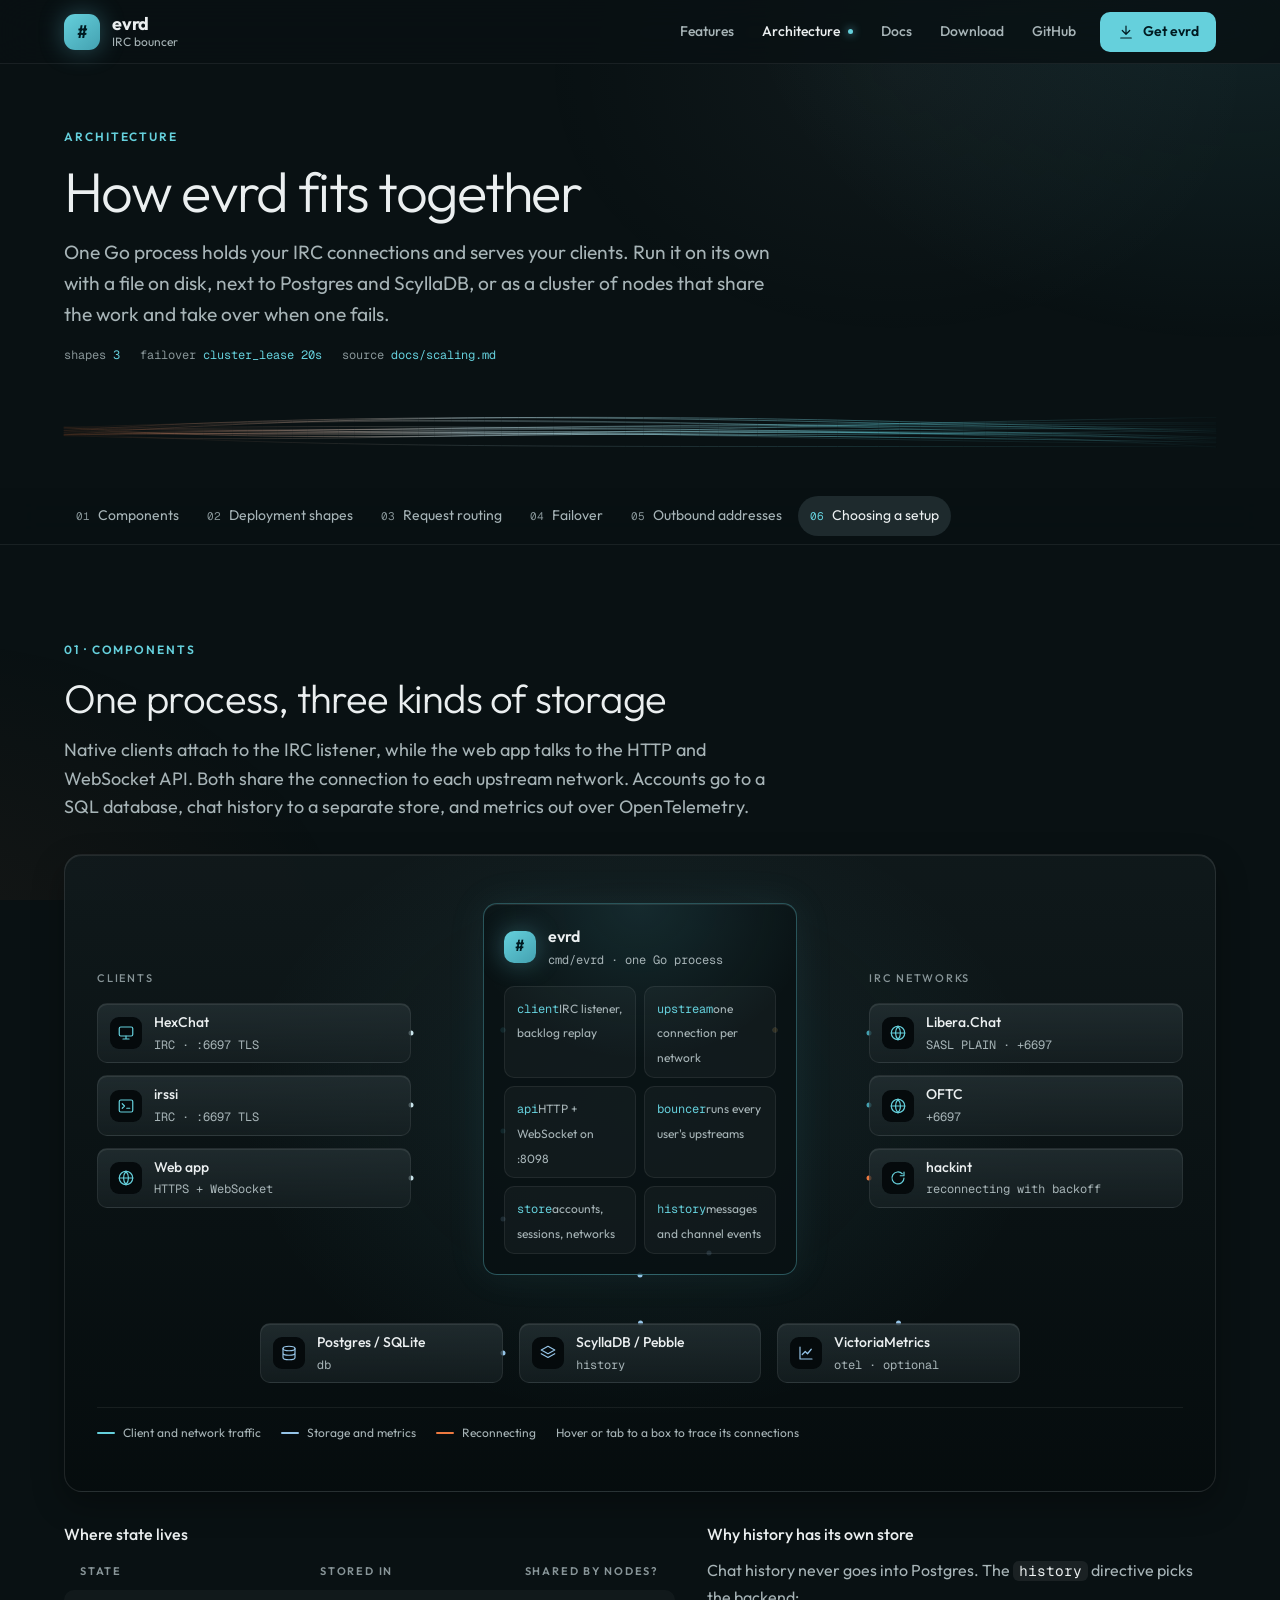
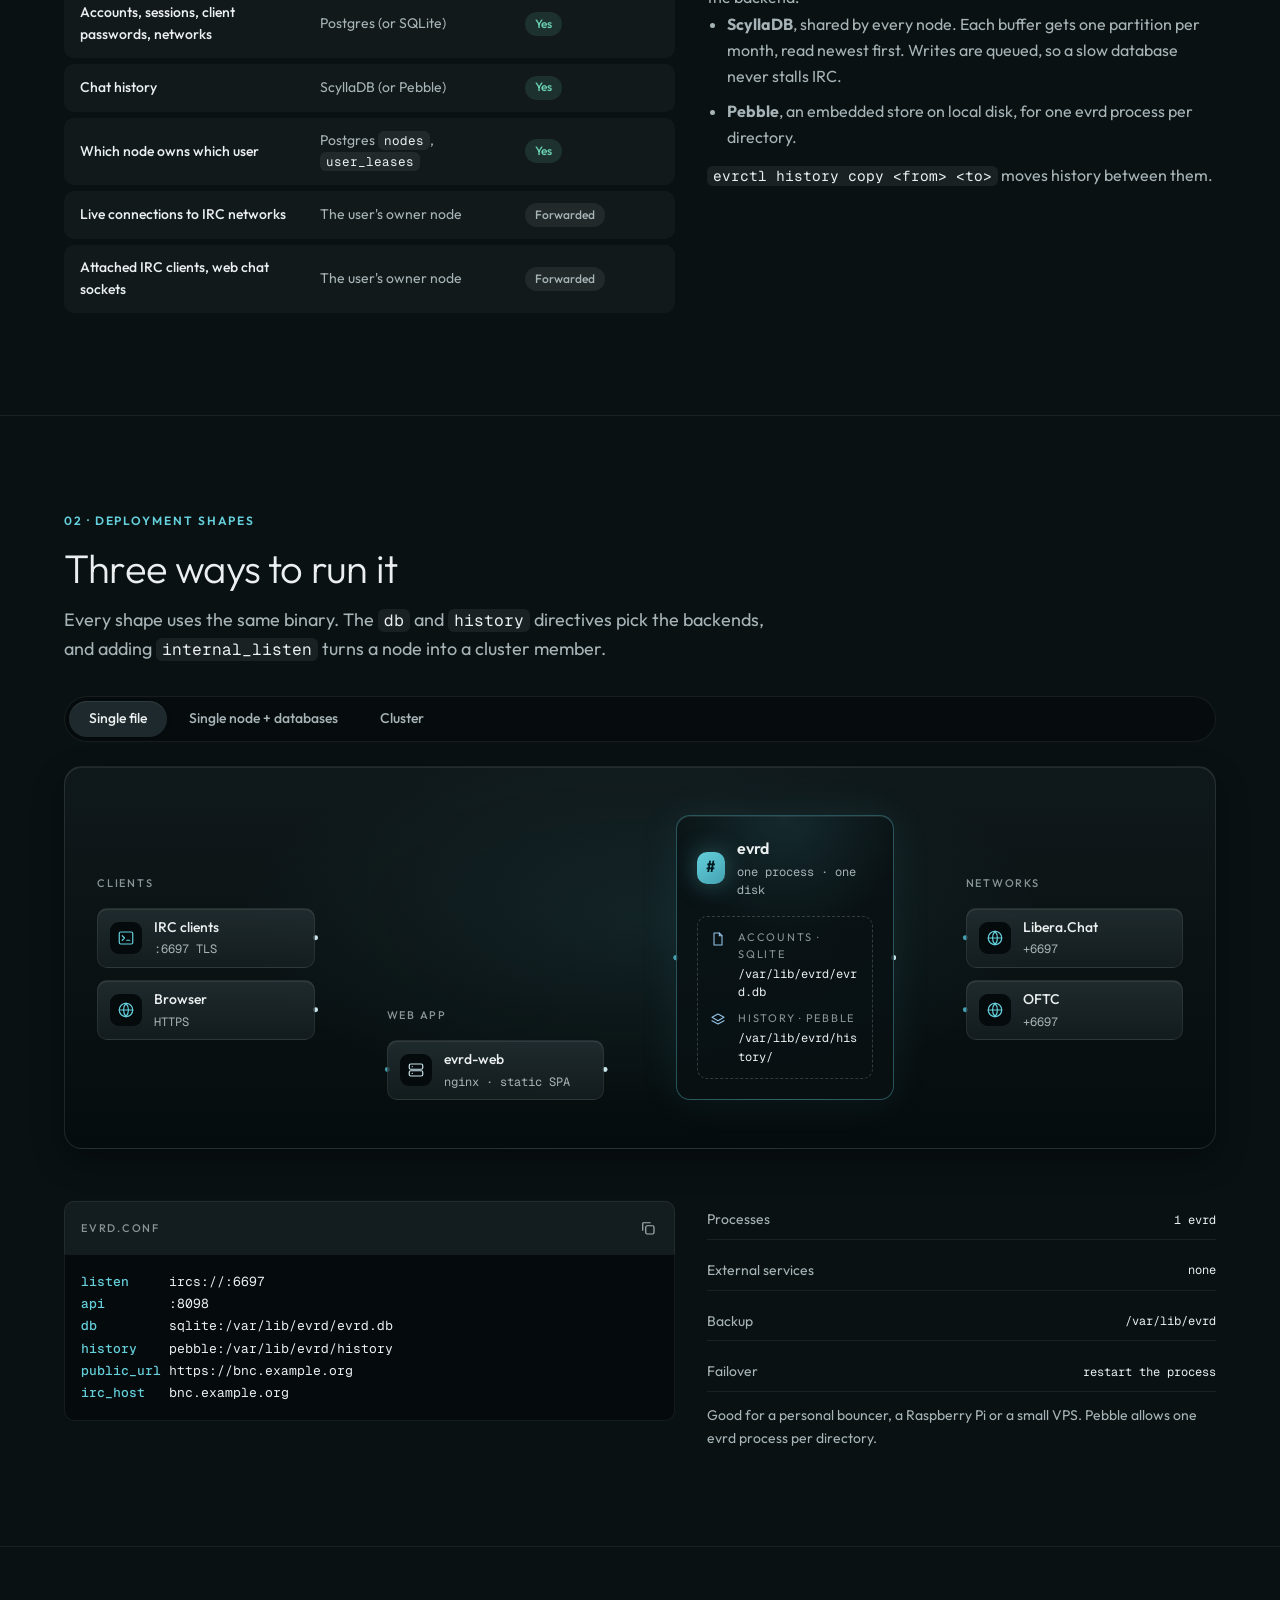
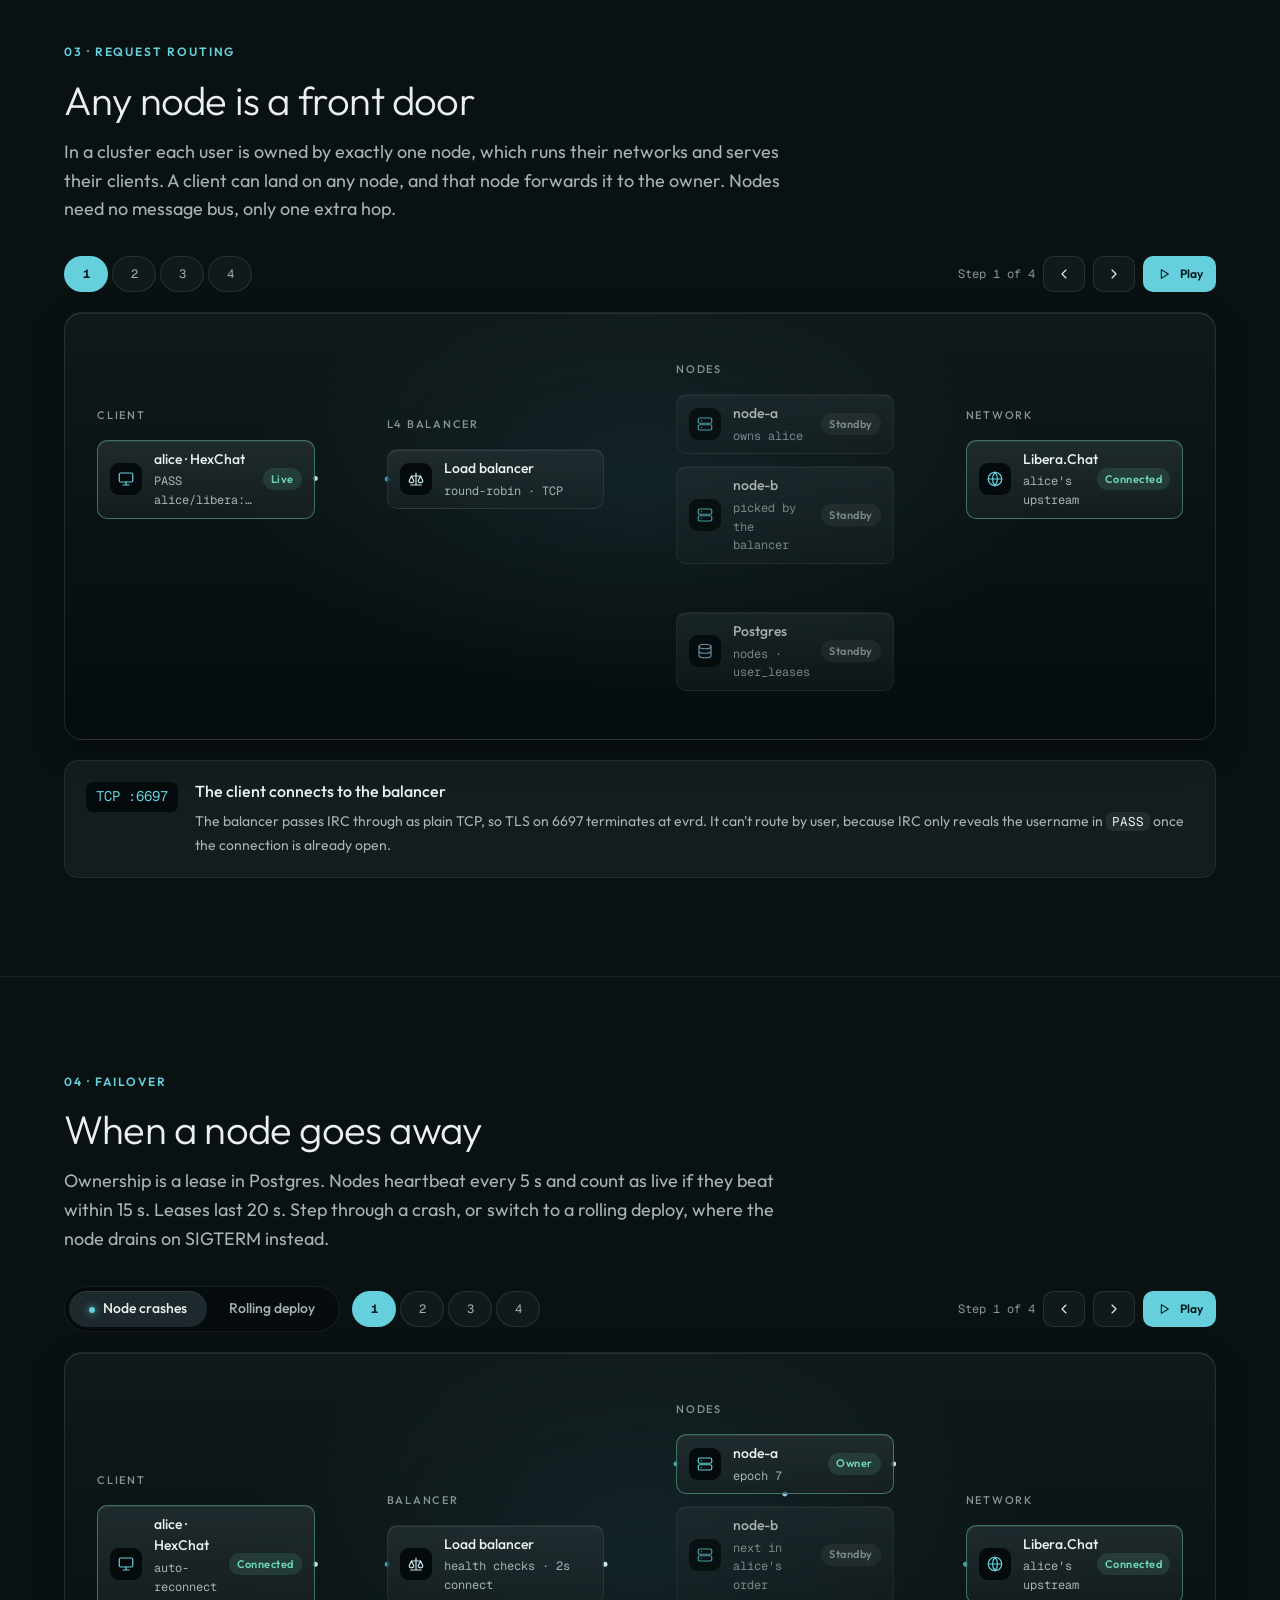
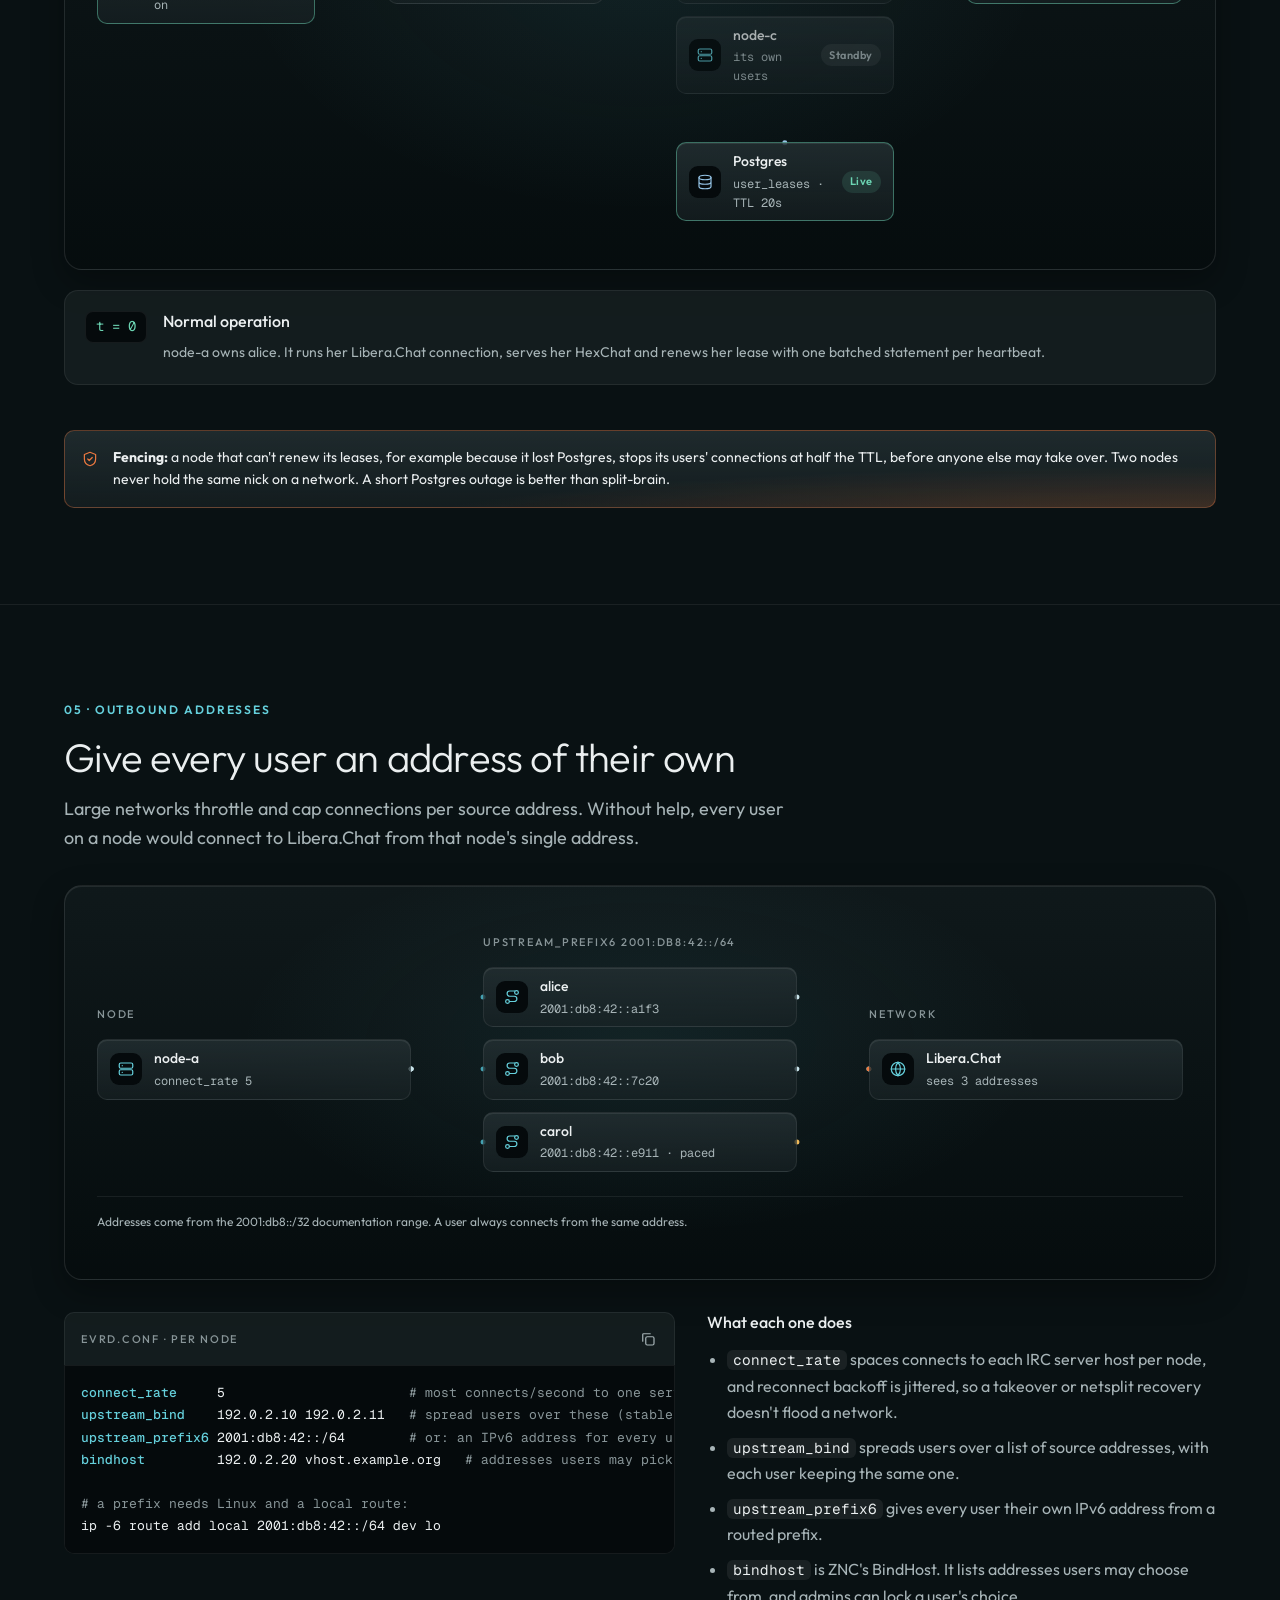
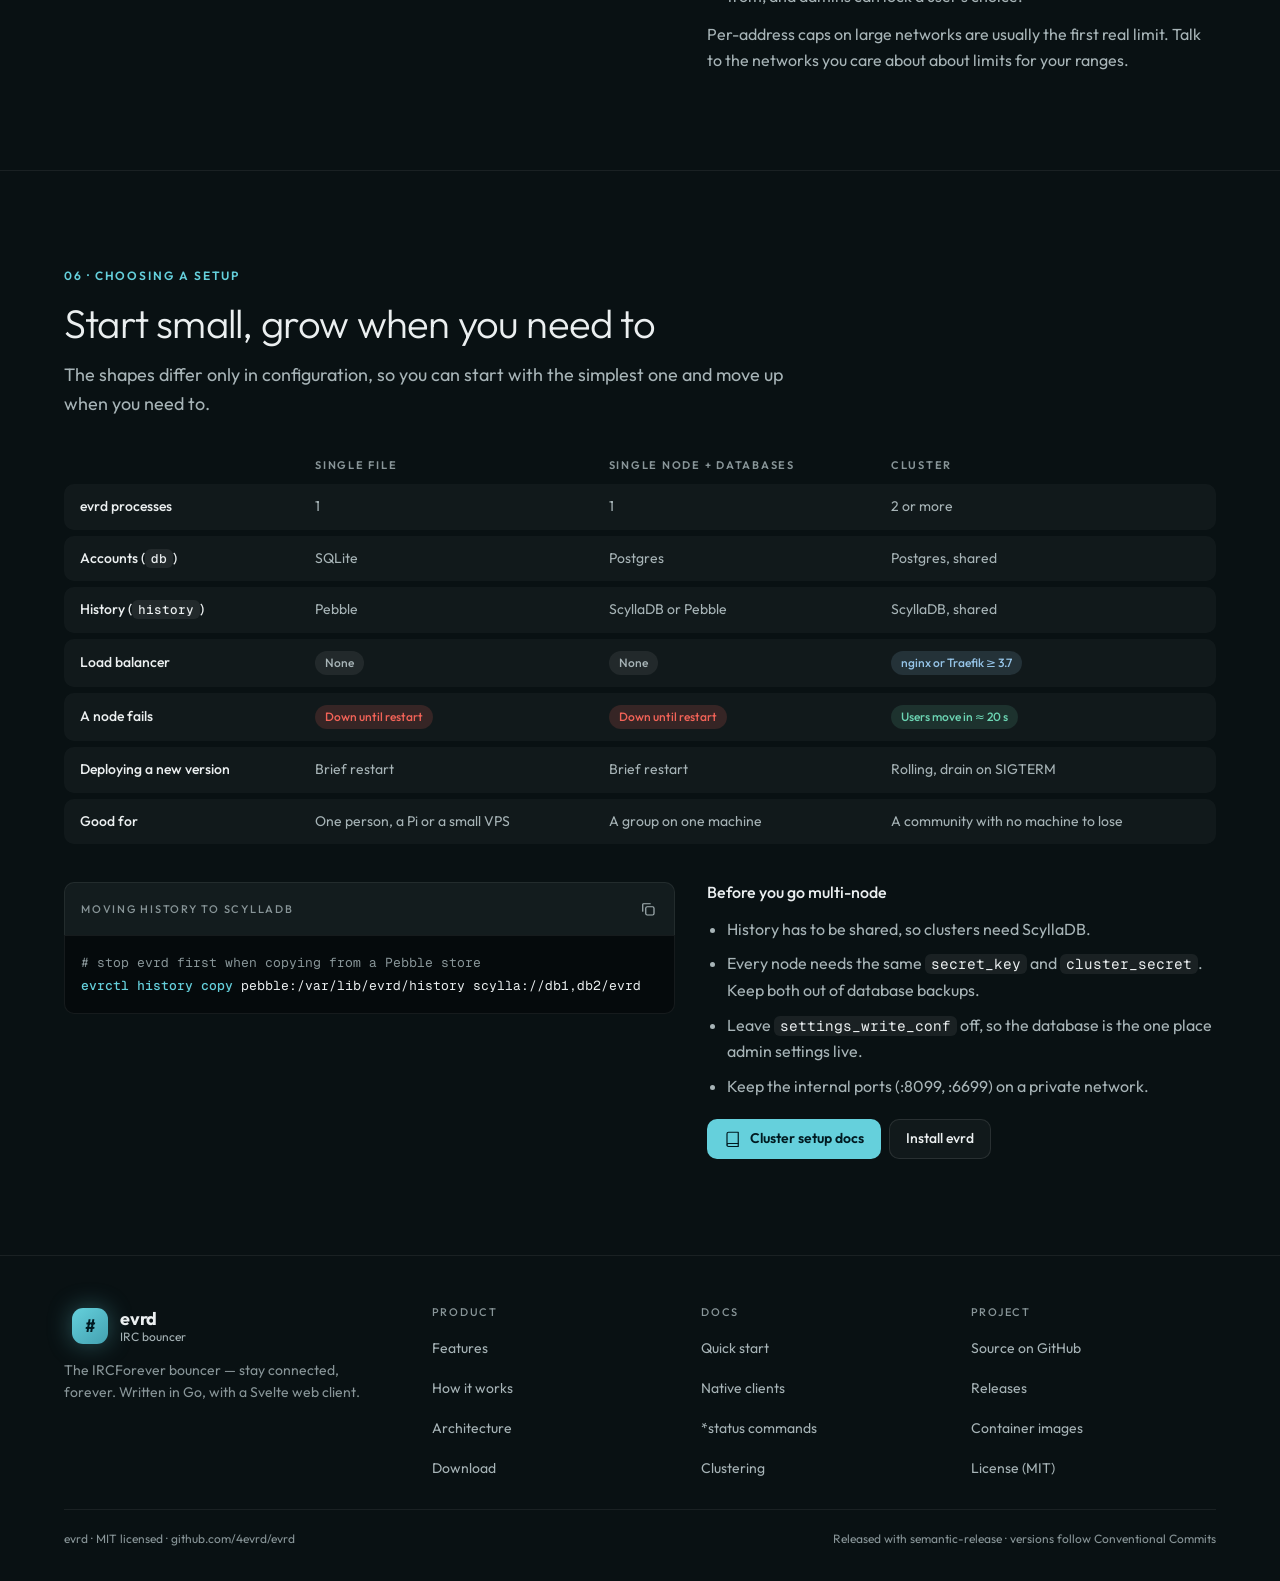
==== architecture.html @ d2afe4f7 "feat: the evrd website Co-Authored-By: Claude Opus 5.5 <noreply@anthropic.com>" ====
<!doctype html>
<html lang="en">
<head>
<meta charset="utf-8">
<meta name="viewport" content="width=device-width, initial-scale=1">
<title>Architecture · evrd</title>
<meta name="description" content="How evrd is built and the three ways to deploy it: a single file, a single node with Postgres and ScyllaDB, or a cluster behind a load balancer.">
<link rel="icon" href="assets/logo.svg" type="image/svg+xml">
<meta property="og:type" content="website">
<meta property="og:title" content="Architecture · evrd">
<meta property="og:description" content="How evrd is built and the three ways to deploy it: a single file, a single node with Postgres and ScyllaDB, or a cluster behind a load balancer.">
<meta property="og:image" content="assets/og-overview.png">
<meta name="twitter:card" content="summary_large_image">
<meta name="theme-color" content="#0f1a1e">
<link rel="preconnect" href="https://fonts.googleapis.com">
<link rel="preconnect" href="https://fonts.gstatic.com" crossorigin>
<link rel="stylesheet" href="https://fonts.googleapis.com/css2?family=Outfit:wght@300;400;500;600&family=Geist+Mono:wght@400;500;700&display=swap">
<link rel="stylesheet" href="assets/evrd.css">
<link rel="stylesheet" href="assets/site.css">
</head>
<body class="site" data-page="architecture">
<main id="main">

  <section class="page-hero" aria-labelledby="arch-h" style="padding-bottom:var(--s5)">
    <div class="wrap enter">
      <span class="eyebrow">Architecture</span>
      <h1 id="arch-h">How evrd fits together</h1>
      <p class="lead">One Go process holds your IRC connections and serves your clients. Run it on its own with a file on disk, next to Postgres and ScyllaDB, or as a cluster of nodes that share the work and take over when one fails.</p>
      <div class="tele-row"><span>shapes <b>3</b></span><span>failover <b>cluster_lease 20s</b></span><span>source <b>docs/scaling.md</b></span></div>
      <svg class="ribbon" aria-hidden="true"></svg>
    </div>
  </section>

  <nav class="arch-nav" aria-label="On this page">
    <div class="wrap">
      <a href="#components"><span class="n">01</span>Components</a>
      <a href="#deploy"><span class="n">02</span>Deployment shapes</a>
      <a href="#routing"><span class="n">03</span>Request routing</a>
      <a href="#failover"><span class="n">04</span>Failover</a>
      <a href="#outbound"><span class="n">05</span>Outbound addresses</a>
      <a href="#choose"><span class="n">06</span>Choosing a setup</a>
    </div>
  </nav>

  <!-- ============================================================ 01 components -->
  <section class="arch-section" id="components" aria-labelledby="comp-h">
    <div class="wrap">
      <div class="arch-intro">
        <span class="eyebrow">01 · Components</span>
        <h2 class="h2-site" id="comp-h">One process, three kinds of storage</h2>
        <p>Native clients attach to the IRC listener, while the web app talks to the HTTP and WebSocket API. Both share the connection to each upstream network. Accounts go to a SQL database, chat history to a separate store, and metrics out over OpenTelemetry.</p>
      </div>

      <div class="dg-stage">
        <div class="diagram" id="dg-components"
             data-links="hexchat>m-client, irssi>m-client, browser>m-api, m-upstream>libera, m-upstream>oftc, m-upstream>hackint:warn, m-store>pg:data, m-history>scy:data, evrd>vm:data">
          <div class="dg-row">
            <div class="dg-col">
              <span class="caps">Clients</span>
              <div class="dg-node" data-node="hexchat" tabindex="0"><span class="ic"><i data-icon="monitor"></i></span><span class="od-field"><span class="nm">HexChat</span><span class="sub">IRC · :6697 TLS</span></span></div>
              <div class="dg-node" data-node="irssi" tabindex="0"><span class="ic"><i data-icon="terminal"></i></span><span class="od-field"><span class="nm">irssi</span><span class="sub">IRC · :6697 TLS</span></span></div>
              <div class="dg-node" data-node="browser" tabindex="0"><span class="ic"><i data-icon="globe"></i></span><span class="od-field"><span class="nm">Web app</span><span class="sub">HTTPS + WebSocket</span></span></div>
            </div>

            <div class="dg-box" data-node="evrd" tabindex="0">
              <div class="dg-box-head"><span class="brand-mark" aria-hidden="true">#</span><span class="od-field"><span class="nm">evrd</span><span class="sub">cmd/evrd · one Go process</span></span></div>
              <div class="dg-mods">
                <div class="dg-mod" data-node="m-client"><span class="nm">client</span><span class="sub">IRC listener, backlog replay</span></div>
                <div class="dg-mod" data-node="m-upstream"><span class="nm">upstream</span><span class="sub">one connection per network</span></div>
                <div class="dg-mod" data-node="m-api"><span class="nm">api</span><span class="sub">HTTP + WebSocket on :8098</span></div>
                <div class="dg-mod" data-node="m-bouncer"><span class="nm">bouncer</span><span class="sub">runs every user's upstreams</span></div>
                <div class="dg-mod" data-node="m-store"><span class="nm">store</span><span class="sub">accounts, sessions, networks</span></div>
                <div class="dg-mod" data-node="m-history"><span class="nm">history</span><span class="sub">messages and channel events</span></div>
              </div>
            </div>

            <div class="dg-col">
              <span class="caps">IRC networks</span>
              <div class="dg-node" data-node="libera" tabindex="0"><span class="ic"><i data-icon="globe"></i></span><span class="od-field"><span class="nm">Libera.Chat</span><span class="sub">SASL PLAIN · +6697</span></span></div>
              <div class="dg-node" data-node="oftc" tabindex="0"><span class="ic"><i data-icon="globe"></i></span><span class="od-field"><span class="nm">OFTC</span><span class="sub">+6697</span></span></div>
              <div class="dg-node" data-node="hackint" tabindex="0"><span class="ic"><i data-icon="refresh"></i></span><span class="od-field"><span class="nm">hackint</span><span class="sub">reconnecting with backoff</span></span></div>
            </div>
          </div>

          <div class="dg-row">
            <div class="dg-under wide">
              <div class="dg-node" data-node="pg" tabindex="0"><span class="ic db"><i data-icon="disk"></i></span><span class="od-field"><span class="nm">Postgres / SQLite</span><span class="sub">db</span></span></div>
              <div class="dg-node" data-node="scy" tabindex="0"><span class="ic db"><i data-icon="layers"></i></span><span class="od-field"><span class="nm">ScyllaDB / Pebble</span><span class="sub">history</span></span></div>
              <div class="dg-node" data-node="vm" tabindex="0"><span class="ic db"><i data-icon="chart"></i></span><span class="od-field"><span class="nm">VictoriaMetrics</span><span class="sub">otel · optional</span></span></div>
            </div>
          </div>
        </div>
        <div class="dg-legend">
          <span><i style="--c:var(--cyan)"></i>Client and network traffic</span>
          <span><i style="--c:var(--nick)"></i>Storage and metrics</span>
          <span><i style="--c:var(--signal)"></i>Reconnecting</span>
          <span>Hover or tab to a box to trace its connections</span>
        </div>
      </div>

      <div class="arch-two">
        <div>
          <h3>Where state lives</h3>
          <div class="table-wrap">
            <table class="compare">
              <thead><tr><th scope="col">State</th><th scope="col">Stored in</th><th scope="col">Shared by nodes?</th></tr></thead>
              <tbody>
                <tr><td>Accounts, sessions, client passwords, networks</td><td>Postgres (or SQLite)</td><td><span class="chip ok">Yes</span></td></tr>
                <tr><td>Chat history</td><td>ScyllaDB (or Pebble)</td><td><span class="chip ok">Yes</span></td></tr>
                <tr><td>Which node owns which user</td><td>Postgres <span class="code">nodes</span>, <span class="code">user_leases</span></td><td><span class="chip ok">Yes</span></td></tr>
                <tr><td>Live connections to IRC networks</td><td>The user's owner node</td><td><span class="chip">Forwarded</span></td></tr>
                <tr><td>Attached IRC clients, web chat sockets</td><td>The user's owner node</td><td><span class="chip">Forwarded</span></td></tr>
              </tbody>
            </table>
          </div>
        </div>
        <div>
          <h3>Why history has its own store</h3>
          <p>Chat history never goes into Postgres. The <span class="code">history</span> directive picks the backend:</p>
          <ul>
            <li><strong>ScyllaDB</strong>, shared by every node. Each buffer gets one partition per month, read newest first. Writes are queued, so a slow database never stalls IRC.</li>
            <li><strong>Pebble</strong>, an embedded store on local disk, for one evrd process per directory.</li>
          </ul>
          <p style="margin-top:var(--s3)"><span class="code">evrctl history copy &lt;from&gt; &lt;to&gt;</span> moves history between them.</p>
        </div>
      </div>
    </div>
  </section>

  <!-- ============================================================ 02 deployment shapes -->
  <section class="arch-section" id="deploy" aria-labelledby="deploy-h">
    <div class="wrap">
      <div class="arch-intro">
        <span class="eyebrow">02 · Deployment shapes</span>
        <h2 class="h2-site" id="deploy-h">Three ways to run it</h2>
        <p>Every shape uses the same binary. The <span class="code">db</span> and <span class="code">history</span> directives pick the backends, and adding <span class="code">internal_listen</span> turns a node into a cluster member.</p>
      </div>

      <div class="tabs shape-tabs" role="tablist" aria-label="Deployment shape" data-hash>
        <button class="tab" role="tab" id="tab-single" aria-controls="shape-single" aria-selected="true" type="button">Single file</button>
        <button class="tab" role="tab" id="tab-node" aria-controls="shape-node" aria-selected="false" type="button">Single node + databases</button>
        <button class="tab" role="tab" id="tab-cluster" aria-controls="shape-cluster" aria-selected="false" type="button">Cluster</button>
      </div>

      <!-- A · single file -->
      <div class="shape-panel" role="tabpanel" id="shape-single" aria-labelledby="tab-single">
        <div class="dg-stage">
          <div class="diagram" data-links="a-irc>a-evrd, a-web>a-nginx, a-nginx>a-evrd, a-evrd>a-libera, a-evrd>a-oftc">
            <div class="dg-row">
              <div class="dg-col">
                <span class="caps">Clients</span>
                <div class="dg-node" data-node="a-irc" tabindex="0"><span class="ic"><i data-icon="terminal"></i></span><span class="od-field"><span class="nm">IRC clients</span><span class="sub">:6697 TLS</span></span></div>
                <div class="dg-node" data-node="a-web" tabindex="0"><span class="ic"><i data-icon="globe"></i></span><span class="od-field"><span class="nm">Browser</span><span class="sub">HTTPS</span></span></div>
              </div>
              <div class="dg-col" style="align-self:end">
                <span class="caps">Web app</span>
                <div class="dg-node" data-node="a-nginx" tabindex="0"><span class="ic lb"><i data-icon="server"></i></span><span class="od-field"><span class="nm">evrd-web</span><span class="sub">nginx · static SPA</span></span></div>
              </div>
              <div class="dg-box" data-node="a-evrd" tabindex="0">
                <div class="dg-box-head"><span class="brand-mark" aria-hidden="true">#</span><span class="od-field"><span class="nm">evrd</span><span class="sub">one process · one disk</span></span></div>
                <div class="dg-files">
                  <span class="row-f"><i data-icon="file" class="i-sm"></i><span class="od-field"><span class="lb">Accounts · SQLite</span><span class="path">/var/lib/evrd/evrd.db</span></span></span>
                  <span class="row-f"><i data-icon="layers" class="i-sm"></i><span class="od-field"><span class="lb">History · Pebble</span><span class="path">/var/lib/evrd/history/</span></span></span>
                </div>
              </div>
              <div class="dg-col">
                <span class="caps">Networks</span>
                <div class="dg-node" data-node="a-libera" tabindex="0"><span class="ic"><i data-icon="globe"></i></span><span class="od-field"><span class="nm">Libera.Chat</span><span class="sub">+6697</span></span></div>
                <div class="dg-node" data-node="a-oftc" tabindex="0"><span class="ic"><i data-icon="globe"></i></span><span class="od-field"><span class="nm">OFTC</span><span class="sub">+6697</span></span></div>
              </div>
            </div>
          </div>
        </div>
        <div class="arch-two">
          <div class="codeblock">
            <div class="cb-head"><span class="caps">evrd.conf</span><button class="copy-btn" type="button" data-copy-from="#cfg-single" aria-label="Copy config" data-label="Copy config"><i data-icon="copy"></i></button></div>
<pre class="snippet" id="cfg-single"><b>listen</b>     ircs://:6697
<b>api</b>        :8098
<b>db</b>         sqlite:/var/lib/evrd/evrd.db
<b>history</b>    pebble:/var/lib/evrd/history
<b>public_url</b> https://bnc.example.org
<b>irc_host</b>   bnc.example.org</pre>
          </div>
          <div class="shape-meta">
            <div class="od-row"><span>Processes</span><span>1 evrd</span></div>
            <div class="od-row"><span>External services</span><span>none</span></div>
            <div class="od-row"><span>Backup</span><span>/var/lib/evrd</span></div>
            <div class="od-row"><span>Failover</span><span>restart the process</span></div>
            <p class="muted" style="font-size:var(--fs-sm)">Good for a personal bouncer, a Raspberry Pi or a small VPS. Pebble allows one evrd process per directory.</p>
          </div>
        </div>
      </div>

      <!-- B · single node + databases -->
      <div class="shape-panel" role="tabpanel" id="shape-node" aria-labelledby="tab-node" hidden>
        <div class="dg-stage">
          <div class="diagram" data-links="b-irc>b-evrd, b-web>b-nginx, b-nginx>b-evrd, b-evrd>b-libera, b-evrd>b-oftc, b-evrd>b-pg:data, b-evrd>b-scy:data, b-evrd>b-vm:data">
            <div class="dg-row">
              <div class="dg-col">
                <span class="caps">Clients</span>
                <div class="dg-node" data-node="b-irc" tabindex="0"><span class="ic"><i data-icon="terminal"></i></span><span class="od-field"><span class="nm">IRC clients</span><span class="sub">:6697 TLS</span></span></div>
                <div class="dg-node" data-node="b-web" tabindex="0"><span class="ic"><i data-icon="globe"></i></span><span class="od-field"><span class="nm">Browser</span><span class="sub">HTTPS</span></span></div>
              </div>
              <div class="dg-col" style="align-self:end">
                <span class="caps">Web app</span>
                <div class="dg-node" data-node="b-nginx" tabindex="0"><span class="ic lb"><i data-icon="server"></i></span><span class="od-field"><span class="nm">evrd-web</span><span class="sub">proxies /api /auth</span></span></div>
              </div>
              <div class="dg-col">
                <span class="caps">Node</span>
                <div class="dg-node" data-node="b-evrd" tabindex="0"><span class="ic"><i data-icon="server"></i></span><span class="od-field"><span class="nm">evrd</span><span class="sub">:6697 · :8098</span></span></div>
              </div>
              <div class="dg-col">
                <span class="caps">Networks</span>
                <div class="dg-node" data-node="b-libera" tabindex="0"><span class="ic"><i data-icon="globe"></i></span><span class="od-field"><span class="nm">Libera.Chat</span><span class="sub">+6697</span></span></div>
                <div class="dg-node" data-node="b-oftc" tabindex="0"><span class="ic"><i data-icon="globe"></i></span><span class="od-field"><span class="nm">OFTC</span><span class="sub">+6697</span></span></div>
              </div>
            </div>
            <div class="dg-row">
              <div class="dg-spacer" aria-hidden="true"></div>
              <div class="dg-under" style="grid-column:span 3">
                <div class="dg-node" data-node="b-pg" tabindex="0"><span class="ic db"><i data-icon="disk"></i></span><span class="od-field"><span class="nm">Postgres</span><span class="sub">accounts, settings</span></span></div>
                <div class="dg-node" data-node="b-scy" tabindex="0"><span class="ic db"><i data-icon="layers"></i></span><span class="od-field"><span class="nm">ScyllaDB or Pebble</span><span class="sub">chat history</span></span></div>
                <div class="dg-node" data-node="b-vm" tabindex="0"><span class="ic db"><i data-icon="chart"></i></span><span class="od-field"><span class="nm">VictoriaMetrics</span><span class="sub">optional · dashboards</span></span></div>
              </div>
            </div>
          </div>
        </div>
        <div class="arch-two">
          <div class="codeblock">
            <div class="cb-head"><span class="caps">evrd.conf</span><button class="copy-btn" type="button" data-copy-from="#cfg-node" aria-label="Copy config" data-label="Copy config"><i data-icon="copy"></i></button></div>
<pre class="snippet" id="cfg-node"><b>listen</b>        ircs://:6697
<b>api</b>           :8098
<b>db</b>            postgres://evrd:…@postgres:5432/evrd
<b>history</b>       scylla://scylla:9042/evrd
<b>secret_key_file</b> /etc/evrd/secret.key
<b>otel_endpoint</b> http://victoriametrics:8428/opentelemetry/v1/metrics
<b>metrics_url</b>   http://victoriametrics:8428</pre>
          </div>
          <div class="shape-meta">
            <div class="od-row"><span>Processes</span><span>evrd, evrd-web</span></div>
            <div class="od-row"><span>External services</span><span>Postgres, ScyllaDB*</span></div>
            <div class="od-row"><span>Metrics</span><span>VictoriaMetrics, optional</span></div>
            <div class="od-row"><span>Failover</span><span>restart the process</span></div>
            <p class="muted" style="font-size:var(--fs-sm)">Good for hosting a group of people on one machine, with the databases you would later share across a cluster. *Pebble works here too, as long as only one node uses it.</p>
          </div>
        </div>
      </div>

      <!-- C · cluster -->
      <div class="shape-panel" role="tabpanel" id="shape-cluster" aria-labelledby="tab-cluster" hidden>
        <div class="dg-stage">
          <div class="diagram" data-links="c-irc>c-lb, c-web>c-nginx, c-nginx>c-lb, c-lb>c-na, c-lb>c-nb, c-lb>c-nc, c-na>c-libera, c-nb>c-oftc, c-nc>c-libera, c-na>c-nb:int, c-nb>c-nc:int, c-nc>c-pg:data, c-nc>c-scy:data">
            <div class="dg-row">
              <div class="dg-col">
                <span class="caps">Clients</span>
                <div class="dg-node" data-node="c-irc" tabindex="0"><span class="ic"><i data-icon="terminal"></i></span><span class="od-field"><span class="nm">IRC clients</span><span class="sub">:6697 TLS</span></span></div>
                <div class="dg-node" data-node="c-web" tabindex="0"><span class="ic"><i data-icon="globe"></i></span><span class="od-field"><span class="nm">Browser</span><span class="sub">HTTPS</span></span></div>
              </div>
              <div class="dg-col">
                <span class="caps">Front</span>
                <div class="dg-node" data-node="c-lb" tabindex="0"><span class="ic lb"><i data-icon="balance"></i></span><span class="od-field"><span class="nm">Load balancer</span><span class="sub">TCP :6697 · HTTP :8098</span></span></div>
                <div class="dg-node" data-node="c-nginx" tabindex="0"><span class="ic lb"><i data-icon="server"></i></span><span class="od-field"><span class="nm">evrd-web</span><span class="sub">static SPA</span></span></div>
              </div>
              <div class="dg-col">
                <span class="caps">Nodes</span>
                <div class="dg-node" data-node="c-na" tabindex="0"><span class="ic"><i data-icon="server"></i></span><span class="od-field"><span class="nm">node-a</span><span class="sub">owns ⅓ of users</span></span></div>
                <div class="dg-node" data-node="c-nb" tabindex="0"><span class="ic"><i data-icon="server"></i></span><span class="od-field"><span class="nm">node-b</span><span class="sub">owns ⅓ of users</span></span></div>
                <div class="dg-node" data-node="c-nc" tabindex="0"><span class="ic"><i data-icon="server"></i></span><span class="od-field"><span class="nm">node-c</span><span class="sub">owns ⅓ of users</span></span></div>
              </div>
              <div class="dg-col">
                <span class="caps">Networks</span>
                <div class="dg-node" data-node="c-libera" tabindex="0"><span class="ic"><i data-icon="globe"></i></span><span class="od-field"><span class="nm">Libera.Chat</span><span class="sub">+6697</span></span></div>
                <div class="dg-node" data-node="c-oftc" tabindex="0"><span class="ic"><i data-icon="globe"></i></span><span class="od-field"><span class="nm">OFTC</span><span class="sub">+6697</span></span></div>
              </div>
            </div>
            <div class="dg-row">
              <div class="dg-spacer" aria-hidden="true"></div>
              <div class="dg-spacer" aria-hidden="true"></div>
              <div class="dg-under" style="--under-cols:2;grid-column:span 2">
                <div class="dg-node" data-node="c-pg" tabindex="0"><span class="ic db"><i data-icon="disk"></i></span><span class="od-field"><span class="nm">Postgres</span><span class="sub">accounts · leases</span></span></div>
                <div class="dg-node" data-node="c-scy" tabindex="0"><span class="ic db"><i data-icon="layers"></i></span><span class="od-field"><span class="nm">ScyllaDB</span><span class="sub">shared history</span></span></div>
              </div>
            </div>
          </div>
          <div class="dg-legend">
            <span><i style="--c:var(--cyan)"></i>Client and network traffic</span>
            <span><i class="dash" style="--c:var(--ice)"></i>Internal :8099 HTTP / :6699 IRC between nodes</span>
            <span><i style="--c:var(--nick)"></i>Every node reads and writes the shared databases</span>
          </div>
        </div>
        <div class="arch-two">
          <div class="codeblock">
            <div class="cb-head"><span class="caps">every node</span><button class="copy-btn" type="button" data-copy-from="#cfg-cluster" aria-label="Copy config" data-label="Copy config"><i data-icon="copy"></i></button></div>
<pre class="snippet" id="cfg-cluster"><b>db</b>                   postgres://…/evrd
<b>history</b>              scylla://db1,db2/evrd   <span class="c"># must be shared</span>
<b>internal_listen</b>      :8099
<b>internal_irc_listen</b>  :6699
<b>cluster_lease</b>        20s

<span class="c"># per node, in the environment:</span>
<em>EVRD_NODE_ID</em>=node-a
<em>EVRD_INTERNAL_URL</em>=http://evrd-a.internal:8099
<em>EVRD_INTERNAL_IRC_ADDR</em>=evrd-a.internal:6699
<em>EVRD_CLUSTER_SECRET</em>=&lt;same long secret everywhere&gt;</pre>
          </div>
          <div class="shape-meta">
            <div class="od-row"><span>Nodes</span><span>any number, same config</span></div>
            <div class="od-row"><span>Load balancer</span><span>nginx lb.conf · Traefik ≥ 3.7</span></div>
            <div class="od-row"><span>Shared</span><span>Postgres, ScyllaDB, secret_key</span></div>
            <div class="od-row"><span>Failover</span><span>≈ 20 s (cluster_lease)</span></div>
            <p class="muted" style="font-size:var(--fs-sm)">Good for hosting a community with no single machine to lose. <span class="code">make up-prod</span> runs exactly this shape with two nodes behind nginx. The load balancer needs TCP passthrough for IRC, WebSocket upgrades for HTTP, a short connect timeout and health checks.</p>
          </div>
        </div>
      </div>
    </div>
  </section>

  <!-- ============================================================ 03 routing -->
  <section class="arch-section" id="routing" aria-labelledby="route-h">
    <div class="wrap">
      <div class="arch-intro">
        <span class="eyebrow">03 · Request routing</span>
        <h2 class="h2-site" id="route-h">Any node is a front door</h2>
        <p>In a cluster each user is owned by exactly one node, which runs their networks and serves their clients. A client can land on any node, and that node forwards it to the owner. Nodes need no message bus, only one extra hop.</p>
      </div>

      <div class="stepper" data-stepper data-steps="4">
        <div class="step-bar">
          <div class="step-dots" role="group" aria-label="Routing steps">
            <button class="step-dot" type="button" aria-label="Step 1">1</button>
            <button class="step-dot" type="button" aria-label="Step 2">2</button>
            <button class="step-dot" type="button" aria-label="Step 3">3</button>
            <button class="step-dot" type="button" aria-label="Step 4">4</button>
          </div>
          <div class="od-row">
            <span class="step-count" aria-live="polite"></span>
            <button class="btn btn-sm" type="button" data-prev aria-label="Previous step"><i data-icon="chevronLeft" class="i-sm"></i></button>
            <button class="btn btn-sm" type="button" data-next aria-label="Next step"><i data-icon="chevron" class="i-sm"></i></button>
            <button class="btn btn-sm btn-primary" type="button" data-play aria-pressed="false"><i data-icon="play" class="i-sm"></i>Play</button>
          </div>
        </div>

        <div class="dg-stage">
          <div class="diagram"
               data-links-0="r-client>r-lb"
               data-links-1="r-client>r-lb, r-lb>r-nb"
               data-links-2="r-client>r-lb, r-lb>r-nb, r-nb>r-pg:data"
               data-links-3="r-client>r-lb, r-lb>r-nb, r-nb>r-na:int, r-na>r-libera">
            <div class="dg-row">
              <div class="dg-col">
                <span class="caps">Client</span>
                <div class="dg-node" data-node="r-client" tabindex="0" data-states="live,live,live,connected"><span class="ic"><i data-icon="monitor"></i></span><span class="od-field"><span class="nm">alice · HexChat</span><span class="sub">PASS alice/libera:…</span></span><span class="st-chip" hidden></span></div>
              </div>
              <div class="dg-col">
                <span class="caps">L4 balancer</span>
                <div class="dg-node" data-node="r-lb" tabindex="0"><span class="ic lb"><i data-icon="balance"></i></span><span class="od-field"><span class="nm">Load balancer</span><span class="sub">round-robin · TCP</span></span></div>
              </div>
              <div class="dg-col">
                <span class="caps">Nodes</span>
                <div class="dg-node" data-node="r-na" tabindex="0" data-states="idle,idle,idle,owner"><span class="ic"><i data-icon="server"></i></span><span class="od-field"><span class="nm">node-a</span><span class="sub">owns alice</span></span><span class="st-chip" hidden></span></div>
                <div class="dg-node" data-node="r-nb" tabindex="0" data-states="idle,front,lookup,front"><span class="ic"><i data-icon="server"></i></span><span class="od-field"><span class="nm">node-b</span><span class="sub">picked by the balancer</span></span><span class="st-chip" hidden></span></div>
              </div>
              <div class="dg-col">
                <span class="caps">Network</span>
                <div class="dg-node" data-node="r-libera" tabindex="0" data-states="connected"><span class="ic"><i data-icon="globe"></i></span><span class="od-field"><span class="nm">Libera.Chat</span><span class="sub">alice's upstream</span></span><span class="st-chip" hidden></span></div>
              </div>
            </div>
            <div class="dg-row">
              <div class="dg-spacer" aria-hidden="true"></div>
              <div class="dg-spacer" aria-hidden="true"></div>
              <div class="dg-col">
                <div class="dg-node" data-node="r-pg" tabindex="0" data-states="idle,idle,lookup,idle"><span class="ic db"><i data-icon="disk"></i></span><span class="od-field"><span class="nm">Postgres</span><span class="sub">nodes · user_leases</span></span><span class="st-chip" hidden></span></div>
              </div>
              <div class="dg-spacer" aria-hidden="true"></div>
            </div>
          </div>
        </div>

        <div class="step-caps" aria-live="polite">
          <div class="step-cap" data-cap="0"><span class="t">TCP :6697</span><div><h3>The client connects to the balancer</h3><p>The balancer passes IRC through as plain TCP, so TLS on 6697 terminates at evrd. It can't route by user, because IRC only reveals the username in <span class="code">PASS</span> once the connection is already open.</p></div></div>
          <div class="step-cap" data-cap="1" hidden><span class="t">any node</span><div><h3>Any node answers</h3><p>node-b accepts the connection, answers <span class="code">CAP</span> and reads the registration: <span class="code">PASS</span>, <span class="code">NICK</span> and <span class="code">USER</span>.</p></div></div>
          <div class="step-cap" data-cap="2" hidden><span class="t">rendezvous</span><div><h3>Find the owner</h3><p>Every node computes the same owner by rendezvous-hashing the user ID over the live nodes, and Postgres holds the lease that confirms it. When a node joins or leaves, only about 1/N of users move.</p></div></div>
          <div class="step-cap ok" data-cap="3" hidden><span class="t">EVRD-PROXY</span><div><h3>Splice to the owner</h3><p>node-b connects to node-a's internal IRC port, sends <span class="code">EVRD-PROXY &lt;secret&gt; &lt;client ip&gt; &lt;caps&gt;</span>, replays the registration and any bytes already received, then splices the two sockets. node-a authenticates alice as usual. For the web app, pages that only need the database are served locally. The chat WebSocket, connect and disconnect, and <span class="code">*status</span> are reverse-proxied to the owner's internal HTTP port.</p></div></div>
        </div>
      </div>
    </div>
  </section>

  <!-- ============================================================ 04 failover -->
  <section class="arch-section" id="failover" aria-labelledby="fail-h">
    <div class="wrap">
      <div class="arch-intro">
        <span class="eyebrow">04 · Failover</span>
        <h2 class="h2-site" id="fail-h">When a node goes away</h2>
        <p>Ownership is a lease in Postgres. Nodes heartbeat every 5 s and count as live if they beat within 15 s. Leases last 20 s. Step through a crash, or switch to a rolling deploy, where the node drains on SIGTERM instead.</p>
      </div>

      <div class="stepper" data-stepper data-steps="4" data-mode="crash">
        <div class="step-bar">
          <div class="od-row" style="--od-gap:12px;flex-wrap:wrap">
            <div class="tabs mode-switch" role="group" aria-label="Failure type">
              <button class="tab" type="button" data-mode-btn="crash" aria-pressed="true">Node crashes</button>
              <button class="tab" type="button" data-mode-btn="drain" aria-pressed="false">Rolling deploy</button>
            </div>
            <div class="step-dots" role="group" aria-label="Failover steps">
              <button class="step-dot" type="button" aria-label="Step 1">1</button>
              <button class="step-dot" type="button" aria-label="Step 2">2</button>
              <button class="step-dot" type="button" aria-label="Step 3">3</button>
              <button class="step-dot" type="button" aria-label="Step 4">4</button>
            </div>
          </div>
          <div class="od-row">
            <span class="step-count" aria-live="polite"></span>
            <button class="btn btn-sm" type="button" data-prev aria-label="Previous step"><i data-icon="chevronLeft" class="i-sm"></i></button>
            <button class="btn btn-sm" type="button" data-next aria-label="Next step"><i data-icon="chevron" class="i-sm"></i></button>
            <button class="btn btn-sm btn-primary" type="button" data-play aria-pressed="false"><i data-icon="play" class="i-sm"></i>Play</button>
          </div>
        </div>

        <div class="dg-stage">
          <div class="diagram"
               data-links-0="f-client>f-lb, f-lb>f-na, f-na>f-libera, f-na>f-pg:data"
               data-links-crash-1="f-client>f-lb:bad, f-lb>f-na:bad, f-na>f-libera:bad"
               data-links-drain-1="f-client>f-lb:warn, f-lb>f-na:warn, f-na>f-libera:warn, f-na>f-pg:data"
               data-links-2="f-nb>f-pg:data, f-nb>f-libera:warn"
               data-links-3="f-client>f-lb, f-lb>f-nb, f-nb>f-libera, f-nb>f-pg:data">
            <div class="dg-row">
              <div class="dg-col">
                <span class="caps">Client</span>
                <div class="dg-node" data-node="f-client" tabindex="0" data-states="connected,reconnect,reconnect,connected"><span class="ic"><i data-icon="monitor"></i></span><span class="od-field"><span class="nm">alice · HexChat</span><span class="sub">auto-reconnect on</span></span><span class="st-chip" hidden></span></div>
              </div>
              <div class="dg-col">
                <span class="caps">Balancer</span>
                <div class="dg-node" data-node="f-lb" tabindex="0"><span class="ic lb"><i data-icon="balance"></i></span><span class="od-field"><span class="nm">Load balancer</span><span class="sub">health checks · 2s connect</span></span></div>
              </div>
              <div class="dg-col">
                <span class="caps">Nodes</span>
                <div class="dg-node" data-node="f-na" tabindex="0" data-states="owner,down,down,down" data-states-drain="owner,drain,idle,idle"><span class="ic"><i data-icon="server"></i></span><span class="od-field"><span class="nm">node-a</span><span class="sub">epoch 7</span></span><span class="st-chip" hidden></span></div>
                <div class="dg-node" data-node="f-nb" tabindex="0" data-states="idle,idle,taking,owner"><span class="ic"><i data-icon="server"></i></span><span class="od-field"><span class="nm">node-b</span><span class="sub">next in alice's order</span></span><span class="st-chip" hidden></span></div>
                <div class="dg-node" data-node="f-nc" tabindex="0" data-states="idle"><span class="ic"><i data-icon="server"></i></span><span class="od-field"><span class="nm">node-c</span><span class="sub">its own users</span></span><span class="st-chip" hidden></span></div>
              </div>
              <div class="dg-col">
                <span class="caps">Network</span>
                <div class="dg-node" data-node="f-libera" tabindex="0" data-states="connected,retry,reconnect,connected"><span class="ic"><i data-icon="globe"></i></span><span class="od-field"><span class="nm">Libera.Chat</span><span class="sub">alice's upstream</span></span><span class="st-chip" hidden></span></div>
              </div>
            </div>
            <div class="dg-row">
              <div class="dg-spacer" aria-hidden="true"></div>
              <div class="dg-spacer" aria-hidden="true"></div>
              <div class="dg-col">
                <div class="dg-node" data-node="f-pg" tabindex="0" data-states="live,live,lookup,live"><span class="ic db"><i data-icon="disk"></i></span><span class="od-field"><span class="nm">Postgres</span><span class="sub">user_leases · TTL 20s</span></span><span class="st-chip" hidden></span></div>
              </div>
              <div class="dg-spacer" aria-hidden="true"></div>
            </div>
          </div>
        </div>

        <div class="step-caps" aria-live="polite">
          <div class="step-cap ok" data-cap="0"><span class="t">t = 0</span><div><h3>Normal operation</h3><p>node-a owns alice. It runs her Libera.Chat connection, serves her HexChat and renews her lease with one batched statement per heartbeat.</p></div></div>

          <div class="step-cap bad" data-cap="1" data-mode="crash" hidden><span class="t">t = 0 s</span><div><h3>node-a dies</h3><p>Alice's upstream connection and her client connection drop with it. The balancer's short connect timeout and passive health checks take node-a out of rotation, so new connections don't wait a minute on a dead node.</p></div></div>
          <div class="step-cap warn" data-cap="1" data-mode="drain" hidden><span class="t">SIGTERM</span><div><h3>node-a drains</h3><p>On SIGTERM a node stops its users' connections and releases their leases straight away, instead of letting them run out.</p></div></div>

          <div class="step-cap warn" data-cap="2" data-mode="crash" hidden><span class="t">t ≤ 20 s</span><div><h3>The lease expires, node-b takes over</h3><p>Once alice's lease passes its TTL, the next node in her rendezvous order acquires it with a conditional update and bumps the <span class="code">epoch</span>. The internal API refuses late requests from the old owner.</p></div></div>
          <div class="step-cap warn" data-cap="2" data-mode="drain" hidden><span class="t">t ≤ 5 s</span><div><h3>The next tick picks her up</h3><p>Because the lease was released rather than left to expire, node-b acquires alice on its next tick, within 5 s, and starts reconnecting her networks at the paced <span class="code">connect_rate</span>.</p></div></div>

          <div class="step-cap ok" data-cap="3" data-mode="crash" hidden><span class="t">≈ 19 s</span><div><h3>Back online on node-b</h3><p>On the dev stack, after a <span class="code">docker kill</span> of a node, a user's network was connected again on the other node 19 s later. Alice's client reconnects through any node and lands on the new owner. Networks see a disconnect and a reconnect, because a TCP connection to an IRC server can't move between machines.</p></div></div>
          <div class="step-cap ok" data-cap="3" data-mode="drain" hidden><span class="t">deployed</span><div><h3>node-a comes back empty</h3><p>node-b now owns alice. When the new node-a starts, gradual rebalancing (at most 50 users per tick, once the node has been up 10 s) moves its share of users back over time.</p></div></div>
        </div>

        <div class="callout warn"><i data-icon="shield"></i><p><strong>Fencing:</strong> a node that can't renew its leases, for example because it lost Postgres, stops its users' connections at half the TTL, before anyone else may take over. Two nodes never hold the same nick on a network. A short Postgres outage is better than split-brain.</p></div>
      </div>
    </div>
  </section>

  <!-- ============================================================ 05 outbound -->
  <section class="arch-section" id="outbound" aria-labelledby="out-h">
    <div class="wrap">
      <div class="arch-intro">
        <span class="eyebrow">05 · Outbound addresses</span>
        <h2 class="h2-site" id="out-h">Give every user an address of their own</h2>
        <p>Large networks throttle and cap connections per source address. Without help, every user on a node would connect to Libera.Chat from that node's single address.</p>
      </div>

      <div class="dg-stage">
        <div class="diagram" data-links="o-node>o-a1, o-node>o-a2, o-node>o-a3, o-a1>o-libera, o-a2>o-libera, o-a3>o-libera:warn">
          <div class="dg-row">
            <div class="dg-col">
              <span class="caps">Node</span>
              <div class="dg-node" data-node="o-node" tabindex="0"><span class="ic"><i data-icon="server"></i></span><span class="od-field"><span class="nm">node-a</span><span class="sub">connect_rate 5</span></span></div>
            </div>
            <div class="dg-col">
              <span class="caps">upstream_prefix6 2001:db8:42::/64</span>
              <div class="dg-node" data-node="o-a1" tabindex="0"><span class="ic"><i data-icon="route"></i></span><span class="od-field"><span class="nm">alice</span><span class="sub">2001:db8:42::a1f3</span></span></div>
              <div class="dg-node" data-node="o-a2" tabindex="0"><span class="ic"><i data-icon="route"></i></span><span class="od-field"><span class="nm">bob</span><span class="sub">2001:db8:42::7c20</span></span></div>
              <div class="dg-node" data-node="o-a3" tabindex="0"><span class="ic"><i data-icon="route"></i></span><span class="od-field"><span class="nm">carol</span><span class="sub">2001:db8:42::e911 · paced</span></span></div>
            </div>
            <div class="dg-col">
              <span class="caps">Network</span>
              <div class="dg-node" data-node="o-libera" tabindex="0"><span class="ic"><i data-icon="globe"></i></span><span class="od-field"><span class="nm">Libera.Chat</span><span class="sub">sees 3 addresses</span></span></div>
            </div>
          </div>
        </div>
        <div class="dg-legend"><span>Addresses come from the 2001:db8::/32 documentation range. A user always connects from the same address.</span></div>
      </div>

      <div class="arch-two">
        <div class="codeblock">
          <div class="cb-head"><span class="caps">evrd.conf · per node</span><button class="copy-btn" type="button" data-copy-from="#cfg-out" aria-label="Copy config" data-label="Copy config"><i data-icon="copy"></i></button></div>
<pre class="snippet" id="cfg-out"><b>connect_rate</b>     5                       <span class="c"># most connects/second to one server, per node</span>
<b>upstream_bind</b>    192.0.2.10 192.0.2.11   <span class="c"># spread users over these (stable per user)</span>
<b>upstream_prefix6</b> 2001:db8:42::/64        <span class="c"># or: an IPv6 address for every user</span>
<b>bindhost</b>         192.0.2.20 vhost.example.org   <span class="c"># addresses users may pick</span>

<span class="c"># a prefix needs Linux and a local route:</span>
ip -6 route add local 2001:db8:42::/64 dev lo</pre>
        </div>
        <div>
          <h3>What each one does</h3>
          <ul>
            <li><span class="code">connect_rate</span> spaces connects to each IRC server host per node, and reconnect backoff is jittered, so a takeover or netsplit recovery doesn't flood a network.</li>
            <li><span class="code">upstream_bind</span> spreads users over a list of source addresses, with each user keeping the same one.</li>
            <li><span class="code">upstream_prefix6</span> gives every user their own IPv6 address from a routed prefix.</li>
            <li><span class="code">bindhost</span> is ZNC's BindHost. It lists addresses users may choose from, and admins can lock a user's choice.</li>
          </ul>
          <p style="margin-top:var(--s3)">Per-address caps on large networks are usually the first real limit. Talk to the networks you care about about limits for your ranges.</p>
        </div>
      </div>
    </div>
  </section>

  <!-- ============================================================ 06 choosing -->
  <section class="arch-section" id="choose" aria-labelledby="choose-h">
    <div class="wrap">
      <div class="arch-intro">
        <span class="eyebrow">06 · Choosing a setup</span>
        <h2 class="h2-site" id="choose-h">Start small, grow when you need to</h2>
        <p>The shapes differ only in configuration, so you can start with the simplest one and move up when you need to.</p>
      </div>

      <div class="table-wrap">
        <table class="compare">
          <thead><tr><th scope="col"></th><th scope="col">Single file</th><th scope="col">Single node + databases</th><th scope="col">Cluster</th></tr></thead>
          <tbody>
            <tr><td>evrd processes</td><td>1</td><td>1</td><td>2 or more</td></tr>
            <tr><td>Accounts (<span class="code">db</span>)</td><td>SQLite</td><td>Postgres</td><td>Postgres, shared</td></tr>
            <tr><td>History (<span class="code">history</span>)</td><td>Pebble</td><td>ScyllaDB or Pebble</td><td>ScyllaDB, shared</td></tr>
            <tr><td>Load balancer</td><td><span class="chip">None</span></td><td><span class="chip">None</span></td><td><span class="chip nick">nginx or Traefik ≥ 3.7</span></td></tr>
            <tr><td>A node fails</td><td><span class="chip bad">Down until restart</span></td><td><span class="chip bad">Down until restart</span></td><td><span class="chip ok">Users move in ≈ 20 s</span></td></tr>
            <tr><td>Deploying a new version</td><td>Brief restart</td><td>Brief restart</td><td>Rolling, drain on SIGTERM</td></tr>
            <tr><td>Good for</td><td>One person, a Pi or a small VPS</td><td>A group on one machine</td><td>A community with no machine to lose</td></tr>
          </tbody>
        </table>
      </div>

      <div class="arch-two">
        <div class="codeblock">
          <div class="cb-head"><span class="caps">moving history to ScyllaDB</span><button class="copy-btn" type="button" data-copy="evrctl history copy pebble:/var/lib/evrd/history scylla://db1,db2/evrd" aria-label="Copy command" data-label="Copy command"><i data-icon="copy"></i></button></div>
<pre class="snippet"><span class="c"># stop evrd first when copying from a Pebble store</span>
<b>evrctl history copy</b> pebble:/var/lib/evrd/history scylla://db1,db2/evrd</pre>
        </div>
        <div>
          <h3>Before you go multi-node</h3>
          <ul>
            <li>History has to be shared, so clusters need ScyllaDB.</li>
            <li>Every node needs the same <span class="code">secret_key</span> and <span class="code">cluster_secret</span>. Keep both out of database backups.</li>
            <li>Leave <span class="code">settings_write_conf</span> off, so the database is the one place admin settings live.</li>
            <li>Keep the internal ports (:8099, :6699) on a private network.</li>
          </ul>
          <div class="od-cluster" style="margin-top:var(--s5)"><a class="btn btn-primary" href="docs.html#clustering"><i data-icon="book"></i>Cluster setup docs</a><a class="btn" href="download.html#install">Install evrd</a></div>
        </div>
      </div>
    </div>
  </section>

</main>
<script src="assets/site.js"></script>
<script>
  // section pills follow the reader
  (() => {
    const links = [...document.querySelectorAll('.arch-nav a')]
    const spy = new IntersectionObserver((es) => es.forEach((e) => {
      if (!e.isIntersecting) return
      links.forEach((l) => l.setAttribute('aria-current', String(l.hash === '#' + e.target.id)))
    }), { rootMargin: '-30% 0px -60% 0px' })
    document.querySelectorAll('.arch-section').forEach((s) => spy.observe(s))
  })()
</script>
</body>
</html>
---- assets/evrd.css ----
/* OD-LAYOUT-PRIMITIVES v1 — structure only: display, flex/grid, overflow, wrapping, ratio.
   Put this @layer first; product CSS outside the layer always wins. */
@layer od-layout {
  :where(.od-stack,.od-row,.od-row-top,.od-cluster,.od-grid,.od-field,.od-stat,.od-cell,.od-tile) > :where(*) { min-width: 0; }

  /* containers */
  .od-stack   { display: flex; flex-direction: column; gap: var(--od-gap, 8px); }
  .od-row     { display: flex; align-items: center; gap: var(--od-gap, 8px); }
  .od-row-top { display: flex; align-items: flex-start; gap: var(--od-gap, 8px); }
  .od-cluster { display: flex; flex-wrap: wrap; align-items: center; gap: var(--od-gap, 8px); }
  .od-fill    { flex: 1 1 0; min-width: 0; }
  .od-fixed   { flex: none; }
  .od-grid    { display: grid; gap: var(--od-gap, 12px); grid-template-columns: repeat(var(--od-cols, 3), minmax(0, 1fr)); }

  /* stacked information: each piece is its own line — never sibling inline spans */
  .od-stat, .od-field, .od-cell { display: grid; gap: var(--od-gap, 2px); }
  :where(.od-stat,.od-field,.od-cell) > :where(*) { display: block; }
  .od-tile { display: grid; grid-template-rows: auto 1fr; }
  :where(.od-tile) > :where(*) { display: block; }

  /* media keeps its intrinsic ratio by default; never a distorted or cropped
     cover by accident. height:auto lets the ratio win over an <img height="…">
     attribute. Cropping to a uniform box is an explicit opt-in: set --od-ratio
     AND add .od-media-cover together (per the core rule, only where a crop is
     deliberate — tile thumbs, decorative fills — never on full-frame content). */
  .od-media { display: block; width: 100%; height: auto; aspect-ratio: var(--od-ratio, auto); }
  .od-media-cover { object-fit: cover; }

  /* data text only — authored copy is rewritten to its budget instead */
  .od-truncate { display: block; max-width: 100%; overflow: hidden; white-space: nowrap; text-overflow: ellipsis; }
  .od-clamp-2, .od-clamp-3 { display: -webkit-box; -webkit-box-orient: vertical; overflow: hidden; overflow-wrap: anywhere; }
  .od-clamp-2 { -webkit-line-clamp: 2; }
  .od-clamp-3 { -webkit-line-clamp: 3; }
  .od-lines-2 { min-height: calc(2 * 1.4em); }   /* block-level reservation for a shared baseline */
  .od-nowrap  { white-space: nowrap; }           /* 数字+单位 · 价格+起 · 日期+星期 */
  .od-keep    { word-break: keep-all; overflow-wrap: anywhere; } /* CJK labels break at spaces / <wbr> first */

  /* screen skeleton (optional): bars take their own space, the middle scrolls — no padding guessed for chrome */
  .od-screen { display: grid; grid-template-rows: auto minmax(0, 1fr) auto; height: 100%; }
  .od-scroll { overflow-y: auto; overscroll-behavior: contain; min-height: 0; }

  /* horizontal rail: the next item peeks at the edge; trailing room survives overflow */
  .od-rail { display: flex; gap: var(--od-gap, 8px); overflow-x: auto; scroll-snap-type: x proximity; scrollbar-width: none;
             padding-inline: var(--od-rail-pad, 16px); scroll-padding-inline: var(--od-rail-pad, 16px); }
  .od-rail::-webkit-scrollbar { display: none; }
  :where(.od-rail) > :where(*) { flex: none; scroll-snap-align: start; }
  :where(.od-rail) > :where(:last-child) { margin-inline-end: var(--od-rail-pad, 16px); }

  .od-spacer { flex: none; visibility: hidden; pointer-events: none; }
  .od-touch  { min-width: 44px; min-height: 44px; }
}
/* /OD-LAYOUT-PRIMITIVES v1 */

/* ===========================================================================
   evrd — telemetry console prototype (v3)
   Every visual value lives in :root. Palette after the two dark telemetry
   references: graphite-teal grounds, cyan data light, ember + red alerts.
   =========================================================================== */
:root {
  color-scheme: dark;

  /* grounds — graphite-teal, after the telemetry references */
  --bg:        oklch(17% 0.012 215);
  --bg-2:      oklch(21% 0.014 215);
  --bg-deep:   oklch(14% 0.011 215);
  --panel:     oklch(20% 0.013 215 / 0.78);
  --glass:     oklch(25% 0.015 215 / 0.62);
  --glass-2:   oklch(29% 0.017 215 / 0.88);
  --row:       oklch(100% 0 0 / 0.035);
  --row-hover: oklch(100% 0 0 / 0.07);
  --line:      oklch(100% 0 0 / 0.10);
  --line-2:    oklch(100% 0 0 / 0.18);
  --line-soft: oklch(100% 0 0 / 0.07);
  --hilite:    oklch(100% 0 0 / 0.08);

  /* text — cool grey-teal */
  --fg:    oklch(95% 0.005 215);
  --muted: oklch(76% 0.015 215);
  --faint: oklch(66% 0.016 215);

  /* accent — cyan-teal data light */
  --primary:       oklch(80% 0.10 205);
  --primary-hover: oklch(86% 0.09 205);
  --primary-dim:   oklch(66% 0.09 210);
  --on-primary:    oklch(20% 0.04 215);
  --primary-soft:  oklch(80% 0.10 205 / 0.13);
  --nick:      oklch(80% 0.07 240);
  --nick-soft: oklch(80% 0.07 240 / 0.14);

  /* status — connected mint is softened; ember for hot, red for mentions */
  --ok:        oklch(80% 0.11 170);
  --ok-soft:   oklch(80% 0.11 170 / 0.13);
  --warn:      oklch(82% 0.13 80);
  --warn-soft: oklch(82% 0.13 80 / 0.13);
  --bad:       oklch(68% 0.18 27);
  --bad-soft:  oklch(68% 0.18 27 / 0.16);
  --on-bad:    oklch(18% 0.04 27);
  --signal:      oklch(70% 0.16 45);
  --signal-soft: oklch(70% 0.16 45 / 0.16);
  --cyan:        oklch(80% 0.10 205);
  --cyan-soft:   oklch(80% 0.10 205 / 0.14);
  --ice:         oklch(90% 0.03 215);   /* pale strand highlight */

  /* data-strand gradients */
  --grad-heat:  linear-gradient(90deg, var(--signal), var(--warn) 55%, var(--cyan));
  --grad-fiber: linear-gradient(90deg, var(--signal), var(--ice) 45%, var(--cyan));

  /* ambient — one cyan haze top-right, faint ember low-left */
  --glows:
    radial-gradient(60vw 50vw at 96% -8%, oklch(80% 0.10 205 / 0.12), transparent 65%),
    radial-gradient(40vw 30vw at 70% 8%, oklch(90% 0.03 215 / 0.04), transparent 70%),
    radial-gradient(50vw 40vw at -6% 110%, oklch(70% 0.16 45 / 0.06), transparent 70%);

  /* type */
  --font-ui:   'Outfit', ui-sans-serif, -apple-system, 'Segoe UI', system-ui, sans-serif;
  --font-mono: 'Geist Mono', ui-monospace, 'SFMono-Regular', Menlo, monospace;
  --fw-light: 300;
  --fw-reg: 400;
  --fw-med: 500;
  --fw-semi: 600;
  --fs-2xs: 11px;
  --fs-xs: 12px;
  --fs-sm: 14px;
  --fs-md: 16px;
  --fs-lg: 18px;
  --fs-xl: 22px;
  --fs-h1: clamp(28px, 2.8vw, 36px);
  --fs-num: clamp(30px, 3.2vw, 40px);
  --track-caps: 0.16em;

  /* radii */
  --r-panel: 18px;
  --r-card:  14px;
  --r-row:   10px;
  --r-field: 10px;
  --r-pill:  999px;

  /* spacing */
  --s1: 4px; --s2: 8px; --s3: 12px; --s4: 16px; --s5: 20px; --s6: 24px; --s7: 32px; --s8: 48px;

  /* effects */
  --blur: blur(20px) saturate(130%);
  --shadow: 0 30px 70px oklch(0% 0 0 / 0.45);
  --shadow-sm: 0 12px 32px oklch(0% 0 0 / 0.32);
  --focus: 0 0 0 2px var(--bg), 0 0 0 4px var(--primary);

  /* layout */
  --sidebar-w: 248px;
  --topbar-h: 64px;
  --content-max: none;              /* dashboard pages span the full workspace */
  --side-col: clamp(320px, 24vw, 440px);

  /* motion */
  --t-fast: 150ms;
  --t-med: 220ms;
  --t-exit: 140ms;
  --ease-out: cubic-bezier(0.2, 0.7, 0.2, 1);
  --ease-in: cubic-bezier(0.5, 0, 0.75, 0);
}

/* ===========================================================================
   base
   =========================================================================== */
*, *::before, *::after { box-sizing: border-box; }
html { -webkit-text-size-adjust: 100%; }
body {
  margin: 0; min-height: 100vh;
  background: var(--bg); color: var(--fg);
  font-family: var(--font-ui); font-size: var(--fs-md); line-height: 1.55;
  -webkit-font-smoothing: antialiased; -moz-osx-font-smoothing: grayscale;
}
body::before { content: ""; position: fixed; inset: 0; z-index: -1; pointer-events: none; background: var(--glows); }
h1, h2, h3, h4, p { margin: 0; }
h1 { font-size: var(--fs-h1); line-height: 1.15; font-weight: var(--fw-light); letter-spacing: -0.01em; }
h2 { font-size: var(--fs-lg); line-height: 1.3; font-weight: var(--fw-reg); letter-spacing: 0; }
h3 { font-size: var(--fs-md); line-height: 1.35; font-weight: var(--fw-med); }
a { color: var(--primary); text-decoration: none; }
a:hover { text-decoration: underline; text-underline-offset: 3px; }
button, input, select, textarea { font: inherit; color: inherit; }
button { cursor: pointer; }
:focus-visible { outline: none; box-shadow: var(--focus); border-radius: 8px; }
.mono { font-family: var(--font-mono); font-size: 0.92em; }
.muted { color: var(--muted); }
.faint { color: var(--faint); }
.sr-only { position: absolute; width: 1px; height: 1px; padding: 0; margin: -1px; overflow: hidden; clip: rect(0 0 0 0); white-space: nowrap; border: 0; }
.i { width: 18px; height: 18px; flex: none; fill: none; stroke: currentColor; stroke-width: 1.6; stroke-linecap: round; stroke-linejoin: round; }
.i-sm { width: 16px; height: 16px; }
.skip { position: fixed; left: 16px; top: -60px; z-index: 100; padding: 8px 16px; background: var(--primary); color: var(--on-primary); border-radius: var(--r-field); }
.skip:focus { top: 16px; }

/* ===========================================================================
   shell — sidebar + workspace
   =========================================================================== */
.app { display: grid; grid-template-columns: var(--sidebar-w) minmax(0, 1fr); min-height: 100vh; }
.sidebar {
  position: sticky; top: 0; height: 100vh;
  display: flex; flex-direction: column; gap: var(--s5);
  padding: var(--s5) var(--s4);
  background: var(--panel); backdrop-filter: var(--blur); -webkit-backdrop-filter: var(--blur);
  border-right: 1px solid var(--line-soft);
  overflow-y: auto;
}
.brand { display: flex; align-items: center; gap: var(--s3); color: var(--fg); padding: var(--s1) var(--s2); }
.brand:hover { text-decoration: none; }
.brand-mark {
  display: grid; place-items: center; width: 36px; height: 36px; border-radius: 11px;
  background: var(--primary); color: var(--on-primary);
  font-family: var(--font-mono); font-weight: 700; font-size: 18px;
  box-shadow: 0 0 24px oklch(80% 0.10 205 / 0.35);
}
.brand-text { display: grid; line-height: 1.15; }
.brand-text b { font-size: var(--fs-lg); letter-spacing: -0.01em; }
.brand-text span { font-size: var(--fs-xs); color: var(--muted); }
.nav-group { display: grid; gap: 2px; }
.caps {
  font-size: var(--fs-2xs); font-weight: var(--fw-med); letter-spacing: var(--track-caps); text-transform: uppercase; color: var(--faint);
}
.nav-group .caps { padding: 0 var(--s3) var(--s2); }
.nav-link {
  display: flex; align-items: center; gap: var(--s3); min-height: 40px; padding: 0 var(--s3);
  border-radius: var(--r-field); color: var(--muted); font-size: var(--fs-sm); font-weight: 500;
  transition: background var(--t-fast) var(--ease-out), color var(--t-fast) var(--ease-out);
}
.nav-link:hover { background: var(--row-hover); color: var(--fg); text-decoration: none; }
.nav-link[aria-current="page"] { background: var(--glass-2); color: var(--fg); box-shadow: inset 0 1px 0 var(--hilite), inset 0 0 0 1px var(--line-soft); }
.nav-link[aria-current="page"] .i { color: var(--primary); }
.nav-link .count { margin-left: auto; }
.side-foot { margin-top: auto; display: grid; gap: var(--s3); }
.health-card {
  display: grid; gap: var(--s3); padding: var(--s4); border-radius: var(--r-card);
  background:
    radial-gradient(120% 80% at 0% 0%, oklch(80% 0.10 205 / 0.16), transparent 60%),
    radial-gradient(100% 80% at 100% 100%, oklch(70% 0.16 45 / 0.10), transparent 60%),
    var(--glass);
  border: 1px solid var(--line-soft); box-shadow: inset 0 1px 0 var(--hilite);
}
.health-card .who { font-family: var(--font-mono); font-size: var(--fs-sm); }
.health-card .sub { font-size: var(--fs-xs); color: var(--muted); }

.workspace { min-width: 0; display: flex; flex-direction: column; }
.topbar {
  position: sticky; top: 0; z-index: 20; height: var(--topbar-h);
  display: flex; align-items: center; gap: var(--s3); padding: 0 var(--s6);
  background: oklch(17% 0.012 215 / 0.78); backdrop-filter: var(--blur); -webkit-backdrop-filter: var(--blur);
  border-bottom: 1px solid var(--line-soft);
}
.search {
  display: flex; align-items: center; gap: var(--s2); width: min(420px, 100%); height: 40px; padding: 0 var(--s2) 0 var(--s3);
  border-radius: var(--r-field); background: var(--row); border: 1px solid var(--line);
  color: var(--faint);
}
.search:focus-within { border-color: var(--primary-dim); box-shadow: 0 0 0 3px var(--primary-soft); }
.search input { flex: 1; min-width: 0; height: 100%; border: 0; background: none; outline: none; color: var(--fg); font-size: var(--fs-sm); }
.search input::placeholder { color: var(--faint); }
.kbd { font-family: var(--font-mono); font-size: var(--fs-2xs); color: var(--muted); border: 1px solid var(--line); border-radius: 6px; padding: 1px 6px; white-space: nowrap; }
.top-actions { margin-left: auto; display: flex; align-items: center; gap: var(--s2); }
.icon-btn {
  position: relative; display: inline-grid; place-items: center; width: 40px; height: 40px; border-radius: var(--r-field);
  background: var(--row); border: 1px solid var(--line-soft); color: var(--muted);
  transition: background var(--t-fast) var(--ease-out), color var(--t-fast) var(--ease-out);
}
.icon-btn:hover { background: var(--row-hover); color: var(--fg); }
.icon-btn .pip { position: absolute; top: 8px; right: 9px; width: 7px; height: 7px; border-radius: 50%; background: var(--signal); box-shadow: 0 0 0 2px var(--bg); }
.user-pill { display: flex; align-items: center; gap: var(--s3); padding: 4px 12px 4px 4px; border-radius: var(--r-pill); background: var(--row); border: 1px solid var(--line-soft); color: var(--fg); }
.user-pill:hover { background: var(--row-hover); text-decoration: none; }
.user-pill .od-stat { line-height: 1.2; }
.user-pill .od-stat span:last-child { font-size: var(--fs-xs); color: var(--muted); }
.avatar {
  display: grid; place-items: center; width: 32px; height: 32px; border-radius: 50%; flex: none;
  background: var(--nick-soft); color: var(--nick); font-weight: 600; font-size: var(--fs-sm);
  border: 1px solid oklch(80% 0.07 240 / 0.3);
}
.burger { display: none; }
.main { flex: 1; padding: var(--s7) clamp(var(--s6), 2.5vw, var(--s8)) var(--s8); }
.main-inner { max-width: var(--content-max); margin: 0 auto; display: grid; gap: var(--s6); }
.main.flush { padding: 0; }
.main.flush .main-inner { max-width: none; height: calc(100vh - var(--topbar-h)); }
.scrim { position: fixed; inset: 0; z-index: 39; background: oklch(0% 0 0 / 0.55); opacity: 0; pointer-events: none; transition: opacity var(--t-med) var(--ease-out); }
.scrim.show { opacity: 1; pointer-events: auto; }

/* ===========================================================================
   page head, sections, cards
   =========================================================================== */
.page-head { display: flex; flex-wrap: wrap; align-items: flex-end; justify-content: space-between; gap: var(--s4); }
.page-head .titles { display: grid; gap: var(--s2); max-width: 70ch; }
.page-head p { color: var(--muted); }
.card {
  border-radius: var(--r-panel); padding: var(--s6);
  background: var(--glass); border: 1px solid var(--line-soft);
  box-shadow: inset 0 1px 0 var(--hilite), var(--shadow-sm);
  backdrop-filter: var(--blur); -webkit-backdrop-filter: var(--blur);
  min-width: 0;
}
.card.tight { padding: var(--s4); }
.section-head { display: flex; align-items: center; justify-content: space-between; gap: var(--s3); margin-bottom: var(--s4); flex-wrap: wrap; }
.section-head .od-stack { --od-gap: 4px; }
.section-head p { color: var(--muted); font-size: var(--fs-sm); }
.desc { color: var(--muted); font-size: var(--fs-sm); max-width: 68ch; }
.grid-main-side { display: grid; grid-template-columns: minmax(0, 1fr) var(--side-col); gap: var(--s6); align-items: start; }
.divider { height: 1px; background: var(--line-soft); border: 0; margin: 0; }

/* stat tiles */
.tiles { display: grid; grid-template-columns: repeat(4, minmax(0, 1fr)); gap: var(--s4); }
.tile { display: grid; gap: var(--s4); padding: var(--s5); border-radius: var(--r-card); background: var(--glass); border: 1px solid var(--line-soft); box-shadow: inset 0 1px 0 var(--hilite); color: var(--fg); }
a.tile:hover { text-decoration: none; background: var(--glass-2); }
.tile-top { display: flex; align-items: center; justify-content: space-between; gap: var(--s2); }
.tile-top .caps { display: flex; align-items: center; gap: var(--s2); }
.tile .od-stat .n { font-size: var(--fs-num); font-weight: var(--fw-light); letter-spacing: -0.01em; line-height: 1.05; font-variant-numeric: tabular-nums; white-space: nowrap; }
.tile .od-stat .n small { font-size: var(--fs-md); color: var(--muted); font-weight: 500; margin-left: 4px; }
.tile .od-stat .u { font-size: var(--fs-sm); color: var(--muted); }
.spark { display: block; width: 100%; height: 32px; }

/* ===========================================================================
   controls
   =========================================================================== */
.btn {
  display: inline-flex; align-items: center; justify-content: center; gap: var(--s2);
  min-height: 40px; padding: 0 var(--s4); border-radius: var(--r-field);
  background: var(--row); color: var(--fg); border: 1px solid var(--line);
  font-size: var(--fs-sm); font-weight: 500; white-space: nowrap;
  transition: background var(--t-fast) var(--ease-out), border-color var(--t-fast) var(--ease-out), transform var(--t-fast) var(--ease-out);
}
.btn:hover { background: var(--row-hover); border-color: var(--line-2); text-decoration: none; }
.btn:active { transform: translateY(1px); }
.btn-primary { background: var(--primary); color: var(--on-primary); border-color: transparent; font-weight: 600; }
.btn-primary:hover { background: var(--primary-hover); border-color: transparent; }
.btn-danger { background: var(--bad); color: var(--on-bad); border-color: transparent; font-weight: 600; }
.btn-danger:hover { background: oklch(74% 0.17 27); border-color: transparent; }
.btn-ghost { background: none; border-color: transparent; color: var(--muted); }
.btn-ghost:hover { color: var(--fg); background: var(--row-hover); border-color: transparent; }
.btn-danger-ghost { background: none; border-color: oklch(68% 0.18 27 / 0.4); color: var(--bad); }
.btn-danger-ghost:hover { background: var(--bad-soft); border-color: var(--bad); }
.btn-sm { min-height: 36px; padding: 0 var(--s3); font-size: var(--fs-xs); }
.btn[disabled], .btn[aria-disabled="true"] { opacity: 0.5; pointer-events: none; }
.btn .spinner { width: 14px; height: 14px; border-radius: 50%; border: 2px solid currentColor; border-right-color: transparent; animation: spin 700ms linear infinite; }
@keyframes spin { to { transform: rotate(360deg); } }

/* segmented tabs (Stellix-style) */
.tabs { display: flex; gap: 2px; padding: 4px; border-radius: var(--r-pill); background: oklch(14% 0.011 215 / 0.6); border: 1px solid var(--line-soft); overflow-x: auto; scrollbar-width: none; }
.tabs::-webkit-scrollbar { display: none; }
.tab {
  flex: none; min-height: 36px; padding: 0 var(--s5); border-radius: var(--r-pill); border: 0; background: none;
  color: var(--muted); font-size: var(--fs-sm); font-weight: 500; white-space: nowrap;
  transition: background var(--t-fast) var(--ease-out), color var(--t-fast) var(--ease-out);
}
.tab:hover { color: var(--fg); }
.tab[aria-selected="true"] { background: var(--glass-2); color: var(--fg); box-shadow: inset 0 1px 0 var(--hilite), 0 1px 3px oklch(0% 0 0 / 0.3); }
.tabs.status-tabs .tab[aria-selected="true"]::before { content: ""; display: inline-block; width: 6px; height: 6px; border-radius: 50%; background: var(--primary); margin-right: 8px; vertical-align: middle; box-shadow: 0 0 8px var(--primary); }
[role="tabpanel"][hidden] { display: none; }

/* filter chips */
.chips { display: flex; gap: var(--s2); overflow-x: auto; scrollbar-width: none; padding-bottom: 2px; }
.chips::-webkit-scrollbar { display: none; }
.chip-btn {
  flex: none; display: inline-flex; align-items: center; gap: var(--s2); min-height: 40px; padding: 0 var(--s4);
  border-radius: var(--r-field); border: 1px solid var(--line); background: var(--row); color: var(--fg);
  font-size: var(--fs-sm); font-weight: 500; white-space: nowrap;
}
.chip-btn:hover { background: var(--row-hover); }
.chip-btn .n { font-family: var(--font-mono); font-size: var(--fs-xs); color: var(--muted); }
.chip-btn[aria-pressed="true"] { background: var(--primary-soft); color: var(--primary); border-color: oklch(80% 0.10 205 / 0.5); box-shadow: inset 0 0 12px oklch(80% 0.10 205 / 0.12); }
.chip-btn[aria-pressed="true"] .n { color: var(--primary); }

/* status chips + badges */
.chip { display: inline-flex; align-items: center; gap: 6px; height: 24px; padding: 0 10px; border-radius: var(--r-pill); font-size: var(--fs-xs); font-weight: 500; white-space: nowrap; background: var(--row-hover); color: var(--muted); }
.chip .dot { width: 6px; height: 6px; border-radius: 50%; background: currentColor; }
.chip.ok { background: var(--ok-soft); color: var(--ok); }
.chip.ok.live .dot { box-shadow: 0 0 0 0 currentColor; animation: pulse 2s var(--ease-out) infinite; }
.chip.warn { background: var(--warn-soft); color: var(--warn); }
.chip.bad { background: var(--bad-soft); color: var(--bad); }
.chip.nick { background: var(--nick-soft); color: var(--nick); }
.chip .i { width: 14px; height: 14px; }
@keyframes pulse { 0% { box-shadow: 0 0 0 0 oklch(80% 0.11 170 / 0.6); } 70% { box-shadow: 0 0 0 6px oklch(80% 0.11 170 / 0); } 100% { box-shadow: 0 0 0 0 oklch(80% 0.11 170 / 0); } }
.count {
  display: inline-flex; align-items: center; gap: 5px; height: 22px; padding: 0 9px; border-radius: var(--r-pill);
  background: oklch(14% 0.011 215 / 0.8); border: 1px solid var(--line-soft);
  font-family: var(--font-mono); font-size: var(--fs-2xs); color: var(--fg); white-space: nowrap;
}
.count::before { content: ""; width: 5px; height: 5px; border-radius: 50%; background: var(--faint); }
.count.hot::before { background: var(--signal); box-shadow: 0 0 6px var(--signal); }
.count.mention::before { background: var(--bad); box-shadow: 0 0 6px var(--bad); }
.count.calm::before { background: var(--primary); }

/* tick meter — the "IIIII" bars from the telemetry refs */
.ticks { display: inline-flex; align-items: flex-end; gap: 2px; height: 12px; }
.ticks i { width: 3px; height: 100%; border-radius: 1px; background: var(--line-2); }
.ticks i.on { background: var(--fg); }
.ticks.ok i.on { background: var(--primary); }
.ticks.warn i.on { background: var(--warn); }
.ticks.bad i.on { background: var(--bad); }
.ticks.heat i.on { background: var(--signal); }
.ticks.heat i.on:nth-child(n+5) { background: var(--warn); }
.ticks.heat i.on:nth-child(n+8) { background: var(--cyan); }

/* usage bar */
.ubar { display: block; height: 3px; border-radius: 3px; background: var(--line); overflow: hidden; }
.ubar > span { display: block; height: 100%; width: 100%; border-radius: inherit; background: var(--primary); transform-origin: left; }
.ubar.warn > span { background: var(--warn); }
.ubar.bad > span { background: var(--bad); }
.ubar.signal > span { background: linear-gradient(90deg, var(--bad), var(--signal)); }
.ubar.ice > span { background: var(--ice); box-shadow: 0 0 8px oklch(90% 0.03 215 / 0.5); }
.ubar.heat > span { background: var(--grad-heat); }

/* switch */
.switch { position: relative; display: inline-flex; flex: none; width: 44px; height: 26px; border-radius: var(--r-pill); border: 0; padding: 0; background: var(--line-2); transition: background var(--t-fast) var(--ease-out); }
.switch::after { content: ""; position: absolute; top: 3px; left: 3px; width: 20px; height: 20px; border-radius: 50%; background: var(--fg); box-shadow: 0 1px 3px oklch(0% 0 0 / 0.4); transition: transform var(--t-med) var(--ease-out); }
.switch[aria-checked="true"] { background: var(--primary-dim); }
.switch[aria-checked="true"]::after { transform: translateX(18px); background: var(--on-primary); }
.switch[aria-busy="true"] { opacity: 0.6; }
.switch-hit { display: inline-grid; place-items: center; min-width: 44px; min-height: 44px; }

/* fields */
.form { display: grid; gap: var(--s5); }
.form-grid { display: grid; grid-template-columns: repeat(2, minmax(0, 1fr)); gap: var(--s4) var(--s4); }
.form-grid .span-2 { grid-column: 1 / -1; }
.field { display: grid; gap: 6px; }
.field > label, .field .label { font-size: var(--fs-sm); font-weight: 500; color: var(--fg); }
.field .req { color: var(--signal); margin-left: 2px; }
.field .help { font-size: var(--fs-xs); color: var(--muted); }
.field .err { display: none; align-items: center; gap: 6px; font-size: var(--fs-xs); color: var(--bad); }
.field.invalid .err { display: flex; }
.input, .select, .textarea {
  width: 100%; min-height: 44px; padding: 0 var(--s3); border-radius: var(--r-field);
  background: oklch(14% 0.011 215 / 0.7); border: 1px solid var(--line); color: var(--fg); font-size: var(--fs-sm);
  transition: border-color var(--t-fast) var(--ease-out), box-shadow var(--t-fast) var(--ease-out);
}
.textarea { padding: var(--s3); min-height: 88px; resize: vertical; line-height: 1.5; }
.input::placeholder, .textarea::placeholder { color: var(--faint); }
.input:focus, .select:focus, .textarea:focus { outline: none; border-color: var(--primary-dim); box-shadow: 0 0 0 3px var(--primary-soft); }
.input[readonly] { color: var(--muted); background: var(--row); }
.field.invalid .input, .field.invalid .textarea { border-color: var(--bad); box-shadow: 0 0 0 3px var(--bad-soft); }
.input.mono { font-family: var(--font-mono); font-size: var(--fs-sm); }
.input-group { display: flex; gap: var(--s2); }
.check-row { display: flex; align-items: center; justify-content: space-between; gap: var(--s4); padding: var(--s3) 0; }
.check-row .od-field span:last-child { font-size: var(--fs-xs); color: var(--muted); }
.err-summary { display: none; gap: var(--s2); padding: var(--s4); border-radius: var(--r-row); background: var(--bad-soft); border: 1px solid oklch(68% 0.18 27 / 0.4); color: var(--fg); font-size: var(--fs-sm); }
.err-summary.show { display: grid; }
.err-summary ul { margin: 0; padding-left: var(--s5); }
.err-summary a { color: var(--bad); text-decoration: underline; }

/* rows / lists */
.rows { display: grid; gap: var(--s2); }
.row {
  display: grid; grid-template-columns: var(--cols, minmax(0, 1fr) auto); align-items: center; gap: var(--s3);
  min-height: 56px; padding: var(--s3) var(--s4); border-radius: var(--r-row); background: var(--row); border: 1px solid transparent;
  transition: background var(--t-fast) var(--ease-out), border-color var(--t-fast) var(--ease-out);
}
.row:hover { background: var(--row-hover); }
.row .name { font-weight: 500; font-size: var(--fs-sm); color: var(--fg); }
.row .sub { font-size: var(--fs-xs); color: var(--muted); }
.kv-list { display: grid; gap: var(--s2); }
.kv { display: flex; align-items: center; justify-content: space-between; gap: var(--s3); padding: var(--s3) var(--s4); border-radius: var(--r-row); background: oklch(14% 0.011 215 / 0.55); border: 1px solid var(--line-soft); }
.kv .od-field .k { font-size: var(--fs-2xs); letter-spacing: var(--track-caps); text-transform: uppercase; color: var(--faint); font-weight: 600; }
.kv .od-field .v { font-family: var(--font-mono); font-size: var(--fs-sm); overflow-wrap: anywhere; }
.kv .v i { color: var(--nick); font-style: normal; }
.code { font-family: var(--font-mono); font-size: 0.9em; padding: 1px 6px; border-radius: 6px; background: var(--row-hover); color: var(--fg); }
pre.snippet { margin: 0; padding: var(--s4); border-radius: var(--r-row); background: var(--bg-deep); border: 1px solid var(--line-soft); font-family: var(--font-mono); font-size: var(--fs-xs); line-height: 1.7; color: var(--muted); overflow-x: auto; }
pre.snippet b { color: var(--primary); font-weight: 500; }
pre.snippet em { color: var(--nick); font-style: normal; }

/* table */
.table-wrap { overflow-x: auto; border-radius: var(--r-row); }
table { width: 100%; border-collapse: separate; border-spacing: 0 6px; font-size: var(--fs-sm); }
th { text-align: left; font-size: var(--fs-2xs); letter-spacing: var(--track-caps); text-transform: uppercase; color: var(--faint); font-weight: 600; padding: 0 var(--s4) var(--s1); white-space: nowrap; }
td { padding: var(--s3) var(--s4); background: var(--row); vertical-align: middle; }
td:first-child { border-radius: var(--r-row) 0 0 var(--r-row); }
td:last-child { border-radius: 0 var(--r-row) var(--r-row) 0; }
tbody tr { cursor: pointer; }
tbody tr:hover td { background: var(--row-hover); }
tbody tr:focus-visible { outline: none; }
tbody tr:focus-visible td { box-shadow: inset 0 2px 0 var(--primary), inset 0 -2px 0 var(--primary); }

/* empty + skeleton */
.empty { display: grid; justify-items: center; gap: var(--s3); padding: var(--s8) var(--s4); text-align: center; color: var(--muted); }
.empty .ic { display: grid; place-items: center; width: 48px; height: 48px; border-radius: 14px; background: var(--row-hover); color: var(--fg); }
.empty h3 { color: var(--fg); }
.empty p { max-width: 42ch; font-size: var(--fs-sm); }
.skel { height: 56px; border-radius: var(--r-row); background: linear-gradient(90deg, var(--row) 0%, var(--row-hover) 50%, var(--row) 100%); background-size: 200% 100%; animation: shimmer 1.4s linear infinite; }
@keyframes shimmer { to { background-position: -200% 0; } }
[hidden] { display: none !important; }

/* ===========================================================================
   drawers, dialogs, toasts
   =========================================================================== */
.drawer {
  position: fixed; top: 0; right: 0; bottom: 0; z-index: 50; width: min(520px, 100vw);
  display: grid; grid-template-rows: auto minmax(0, 1fr) auto;
  background: var(--bg-2); border-left: 1px solid var(--line); box-shadow: var(--shadow);
  transform: translateX(100%); visibility: hidden;
  transition: transform var(--t-exit) var(--ease-in), visibility 0s linear var(--t-exit);
}
.drawer.open { transform: none; visibility: visible; transition: transform var(--t-med) var(--ease-out), visibility 0s; }
.drawer-head { display: flex; align-items: center; justify-content: space-between; gap: var(--s3); padding: var(--s5) var(--s6); border-bottom: 1px solid var(--line-soft); }
.drawer-head .od-stack { --od-gap: 2px; }
.drawer-head p { font-size: var(--fs-sm); color: var(--muted); }
.drawer-body { overflow-y: auto; padding: var(--s6); display: grid; gap: var(--s6); align-content: start; }
.drawer-foot { display: flex; justify-content: flex-end; gap: var(--s2); padding: var(--s4) var(--s6); border-top: 1px solid var(--line-soft); }
.drawer-foot .left { margin-right: auto; }
.overlay { position: fixed; inset: 0; z-index: 49; background: oklch(0% 0 0 / 0.5); opacity: 0; pointer-events: none; transition: opacity var(--t-exit) var(--ease-in); }
.overlay.show { opacity: 1; pointer-events: auto; transition: opacity var(--t-med) var(--ease-out); }

dialog.confirm {
  width: min(440px, calc(100vw - 32px)); padding: 0; border: 1px solid var(--line); border-radius: var(--r-panel);
  background: var(--bg-2); color: var(--fg); box-shadow: var(--shadow);
}
dialog.confirm::backdrop { background: oklch(0% 0 0 / 0.6); }
dialog.confirm[open] { animation: pop var(--t-med) var(--ease-out); }
@keyframes pop { from { opacity: 0; transform: translateY(8px) scale(0.98); } }
.confirm-body { display: grid; gap: var(--s3); padding: var(--s6); }
.confirm-body .ic { display: grid; place-items: center; width: 44px; height: 44px; border-radius: 12px; background: var(--bad-soft); color: var(--bad); }
.confirm-body p { color: var(--muted); font-size: var(--fs-sm); }
.confirm-foot { display: flex; justify-content: flex-end; gap: var(--s2); padding: var(--s4) var(--s6); border-top: 1px solid var(--line-soft); }

.toasts { position: fixed; right: var(--s6); bottom: var(--s6); z-index: 60; display: grid; gap: var(--s2); width: min(360px, calc(100vw - 32px)); }
.toast {
  display: flex; align-items: flex-start; gap: var(--s3); padding: var(--s3) var(--s4); border-radius: var(--r-row);
  background: var(--glass-2); border: 1px solid var(--line); box-shadow: var(--shadow-sm); backdrop-filter: var(--blur); -webkit-backdrop-filter: var(--blur);
  font-size: var(--fs-sm); animation: toast-in var(--t-med) var(--ease-out);
}
.toast .i { color: var(--primary); margin-top: 2px; }
.toast.bad .i { color: var(--bad); }
.toast.out { animation: toast-out var(--t-exit) var(--ease-in) forwards; }
@keyframes toast-in { from { opacity: 0; transform: translateY(8px); } }
@keyframes toast-out { to { opacity: 0; transform: translateY(4px); } }

/* entrance stagger */
.enter > * { animation: rise 320ms var(--ease-out) both; }
.enter > *:nth-child(2) { animation-delay: 40ms; }
.enter > *:nth-child(3) { animation-delay: 80ms; }
.enter > *:nth-child(4) { animation-delay: 120ms; }
.enter > *:nth-child(5) { animation-delay: 160ms; }
.enter > *:nth-child(6) { animation-delay: 200ms; }
@keyframes rise { from { opacity: 0; transform: translateY(6px); } }

/* ===========================================================================
   overview — topology + traffic
   =========================================================================== */
.topo { position: relative; display: grid; grid-template-columns: minmax(0, 1fr) minmax(48px, 0.5fr) minmax(0, 1fr); gap: 0; }
.topo-col { display: grid; gap: var(--s3); align-content: start; position: relative; z-index: 1; }
.topo-col.right { gap: var(--s2); }
.topo-col.right > .caps { grid-column: 1 / -1; }
.topo-links { position: absolute; inset: 0; width: 100%; height: 100%; pointer-events: none; z-index: 0; overflow: visible; }
.topo-links path { fill: none; stroke-width: 1.2; stroke-linecap: round; opacity: 0.55; transition: opacity var(--t-fast) var(--ease-out), stroke-width var(--t-fast) var(--ease-out); }
.topo-links path.dim { opacity: 0.12; }
.topo-links path.hl { opacity: 1; stroke-width: 1.8; }
.topo-links circle { stroke: none; }
.net-node {
  display: grid; gap: var(--s3); padding: var(--s4); border-radius: var(--r-card); color: var(--fg); text-align: left; width: 100%;
  background: linear-gradient(180deg, var(--glass-2), var(--glass)); border: 1px solid var(--line-soft); box-shadow: inset 0 1px 0 var(--hilite);
  transition: border-color var(--t-fast) var(--ease-out), background var(--t-fast) var(--ease-out);
}
.net-node:hover, .net-node.active { border-color: oklch(80% 0.10 205 / 0.4); text-decoration: none; }
.net-node .head { display: flex; align-items: center; gap: var(--s3); }
.mono-badge { display: grid; place-items: center; width: 36px; height: 36px; border-radius: 10px; flex: none; font-family: var(--font-mono); font-weight: 700; font-size: var(--fs-sm); background: var(--bg-deep); border: 1px solid var(--line); color: var(--net, var(--primary)); }
.net-node .od-field span:first-child { font-weight: 600; font-size: var(--fs-md); }
.net-node .od-field span:last-child { font-family: var(--font-mono); font-size: var(--fs-xs); color: var(--muted); }
.net-node .bars { display: grid; gap: 6px; }
.bar-row { display: grid; grid-template-columns: 44px minmax(0, 1fr) minmax(0, 1.2fr); align-items: center; gap: var(--s3); font-size: var(--fs-xs); }
.bar-row .pct { font-family: var(--font-mono); color: var(--fg); text-align: right; padding: 2px 6px; border-radius: 6px; background: var(--bg-deep); }
.bar-row .lbl { color: var(--muted); }
.chan-node {
  display: grid; grid-template-columns: 32px minmax(0, 1fr) auto; align-items: center; gap: var(--s3); min-height: 52px; padding: var(--s2) var(--s3);
  border-radius: var(--r-row); color: var(--fg); background: var(--glass); border: 1px solid var(--line-soft); box-shadow: inset 0 1px 0 var(--hilite);
  transition: background var(--t-fast) var(--ease-out), opacity var(--t-fast) var(--ease-out), transform var(--t-fast) var(--ease-out);
}
.chan-node:hover { background: var(--glass-2); text-decoration: none; }
.chan-node.dim { opacity: 0.4; }
.chan-node .hash { display: grid; place-items: center; width: 32px; height: 32px; border-radius: 9px; background: var(--bg-deep); color: var(--net, var(--muted)); }
.chan-node .od-field span:first-child { font-family: var(--font-mono); font-size: var(--fs-sm); }
.chan-node .od-field .sub { display: flex; align-items: center; gap: var(--s2); font-size: var(--fs-2xs); color: var(--muted); }
.hub {
  align-self: center; justify-self: center; position: relative; z-index: 1;
  display: grid; place-items: center; width: 48px; height: 48px; border-radius: 50%;
  background: var(--bg-deep); border: 1px solid oklch(80% 0.10 205 / 0.5); color: var(--primary);
  box-shadow: 0 0 0 6px oklch(80% 0.10 205 / 0.06), 0 0 28px oklch(80% 0.10 205 / 0.3);
  font-family: var(--font-mono); font-weight: 700;
}

.chart { position: relative; }
.chart-plot { position: relative; height: 240px; border-radius: var(--r-row); background:
  repeating-linear-gradient(90deg, var(--line-soft) 0 1px, transparent 1px calc(100% / 12)),
  repeating-linear-gradient(180deg, var(--line-soft) 0 1px, transparent 1px 60px); }
.chart-plot svg { position: absolute; inset: 0; width: 100%; height: 100%; overflow: visible; }
.chart-plot .area { stroke: none; }
.chart-plot .line { fill: none; stroke-width: 1.8; vector-effect: non-scaling-stroke; }
.chart-plot .line.glow { stroke-width: 6; opacity: 0.18; filter: blur(3px); }
.marker { position: absolute; top: 0; bottom: 0; width: 0; border-left: 1px dashed var(--line-2); }
.marker .tag {
  position: absolute; top: 8px; left: 6px; display: inline-flex; align-items: center; gap: 6px; padding: 2px 8px; border-radius: 6px;
  background: var(--bg-deep); border: 1px solid var(--line); font-family: var(--font-mono); font-size: var(--fs-2xs); color: var(--fg); white-space: nowrap;
}
.marker .tag::before { content: ""; width: 6px; height: 6px; border-radius: 2px; border: 1px solid currentColor; }
.marker.bad .tag { color: var(--bad); } .marker.warn .tag { color: var(--warn); } .marker.ok .tag { color: var(--primary); }
.marker.flip .tag { left: auto; right: 6px; }
.axis-x { display: flex; justify-content: space-between; padding-top: var(--s2); font-family: var(--font-mono); font-size: var(--fs-2xs); color: var(--faint); }
.legend { display: flex; flex-wrap: wrap; gap: var(--s4); font-size: var(--fs-xs); color: var(--muted); }
.legend span { display: inline-flex; align-items: center; gap: 6px; }
.legend i { width: 14px; height: 3px; border-radius: 2px; background: var(--c); }

.anomaly {
  display: grid; gap: var(--s4); padding: var(--s5); border-radius: var(--r-card);
  background: linear-gradient(180deg, var(--glass-2) 0%, var(--glass) 60%, oklch(70% 0.16 45 / 0.14) 100%);
  border: 1px solid var(--line-soft); box-shadow: inset 0 1px 0 var(--hilite);
}
.metric { display: grid; gap: 6px; }
.metric .od-row { justify-content: space-between; font-size: var(--fs-sm); }
.metric .od-row span:first-child { color: var(--muted); }
.metric .od-row span:last-child { font-family: var(--font-mono); }
.event-list { display: grid; gap: 2px; }
.event { display: grid; grid-template-columns: 56px minmax(0, 1fr); gap: var(--s3); padding: var(--s2) 0; font-size: var(--fs-sm); border-top: 1px solid var(--line-soft); }
.event time { font-family: var(--font-mono); font-size: var(--fs-xs); color: var(--faint); padding-top: 2px; }
.event .od-field span:last-child { font-size: var(--fs-xs); color: var(--muted); }

/* ===========================================================================
   networks — card grid
   =========================================================================== */
.toolbar { display: grid; gap: var(--s4); }
.toolbar .search { width: 100%; height: 48px; }
.net-grid { display: grid; grid-template-columns: repeat(auto-fill, minmax(300px, 1fr)); gap: var(--s4); }
.net-card {
  position: relative; display: grid; gap: var(--s4); padding: var(--s5); border-radius: var(--r-card);
  background: radial-gradient(120% 90% at 100% 0%, var(--net-glow, transparent), transparent 55%), var(--glass);
  border: 1px solid var(--line-soft); box-shadow: inset 0 1px 0 var(--hilite);
  transition: border-color var(--t-fast) var(--ease-out);
}
.net-card:hover { border-color: var(--line-2); }
.net-card .top { display: flex; align-items: flex-start; justify-content: space-between; gap: var(--s3); }
.net-card h3 { font-size: var(--fs-lg); }
.net-card .host { font-family: var(--font-mono); font-size: var(--fs-xs); color: var(--muted); }
.net-card .stats { display: grid; grid-template-columns: repeat(3, minmax(0, 1fr)); gap: var(--s2); }
.net-card .stats .od-stat { padding: var(--s2) var(--s3); border-radius: var(--r-field); background: oklch(14% 0.011 215 / 0.55); }
.net-card .stats .od-stat span:first-child { font-family: var(--font-mono); font-size: var(--fs-md); white-space: nowrap; }
.net-card .stats .od-stat span:last-child { font-size: var(--fs-2xs); color: var(--faint); text-transform: uppercase; letter-spacing: var(--track-caps); font-weight: 600; }
.net-card .foot { display: flex; align-items: center; justify-content: space-between; gap: var(--s2); }
.net-card .foot .od-cluster { --od-gap: 6px; }
.net-card.off { --net-glow: transparent; }
.net-card.off .mono-badge { color: var(--faint); }

/* ===========================================================================
   chat (network page)
   =========================================================================== */
.chat { display: grid; grid-template-columns: 280px minmax(0, 1fr) 232px; height: 100%; min-height: 0; }
.buffers, .members { min-height: 0; overflow-y: auto; padding: var(--s4); border-right: 1px solid var(--line-soft); background: oklch(17% 0.012 215 / 0.5); display: grid; gap: var(--s4); align-content: start; }
.members { border-right: 0; border-left: 1px solid var(--line-soft); }
.net-switch { display: grid; gap: var(--s3); padding: var(--s4); border-radius: var(--r-card); background: var(--glass); border: 1px solid var(--line-soft); }
.net-switch .od-row { justify-content: space-between; }
.buf-list { display: grid; gap: 2px; }
.buf {
  display: grid; grid-template-columns: 20px minmax(0, 1fr) auto; align-items: center; gap: var(--s2); min-height: 44px; padding: 0 var(--s3);
  border-radius: var(--r-field); border: 0; background: none; color: var(--muted); text-align: left; font-family: var(--font-mono); font-size: var(--fs-sm);
}
.buf:hover { background: var(--row-hover); color: var(--fg); }
.buf { transition: background var(--t-fast) var(--ease-out), color var(--t-fast) var(--ease-out); }
/* selected buffer matches the sidebar's selected nav item — raised row, hairline ring, accent icon */
.buf[aria-current="true"] { background: var(--glass-2); color: var(--fg); box-shadow: inset 0 1px 0 var(--hilite), inset 0 0 0 1px var(--line-soft); }
.buf[aria-current="true"] .i { color: var(--primary); }
.buf.unread { color: var(--fg); font-weight: 500; }
.buf .i { width: 16px; height: 16px; }
.log-pane { display: grid; grid-template-rows: auto minmax(0, 1fr) auto; min-height: 0; min-width: 0; }
.log-head { display: flex; align-items: center; gap: var(--s3); padding: var(--s3) var(--s5); border-bottom: 1px solid var(--line-soft); min-height: 64px; }
.log-head .od-field span:first-child { font-family: var(--font-mono); font-weight: 600; }
.log-head .od-field span:last-child { font-size: var(--fs-xs); color: var(--muted); }
.log { overflow-y: auto; padding: var(--s4) var(--s5); display: grid; gap: 2px; align-content: start; font-size: var(--fs-sm); line-height: 1.55; }
.msg { display: grid; grid-template-columns: 52px 112px minmax(0, 1fr); gap: var(--s3); padding: 3px var(--s2); border-radius: 8px; }
.msg:hover { background: var(--row); }
.msg time { font-family: var(--font-mono); font-size: var(--fs-xs); color: var(--faint); padding-top: 2px; white-space: nowrap; }
.msg .nick { font-family: var(--font-mono); font-size: var(--fs-sm); text-align: right; overflow: hidden; text-overflow: ellipsis; white-space: nowrap; color: var(--c, var(--nick)); }
.msg .text { overflow-wrap: anywhere; }
.msg.event .text { color: var(--faint); font-size: var(--fs-xs); padding-top: 2px; }
.msg.event .nick { color: var(--faint); }
.msg.highlight { background: var(--signal-soft); box-shadow: inset 2px 0 0 var(--signal); }
.msg.self .nick { color: var(--primary); }
.day-sep { display: flex; align-items: center; gap: var(--s3); margin: var(--s3) 0; font-size: var(--fs-2xs); letter-spacing: var(--track-caps); text-transform: uppercase; color: var(--faint); font-weight: 600; }
.day-sep::before, .day-sep::after { content: ""; flex: 1; height: 1px; background: var(--line-soft); }
.day-sep.backlog { color: var(--signal); }
.day-sep.backlog::before, .day-sep.backlog::after { background: oklch(70% 0.16 45 / 0.4); }
.composer { display: flex; align-items: center; gap: var(--s2); padding: var(--s3) var(--s5) var(--s4); }
.composer .input { min-height: 48px; font-family: var(--font-mono); }
.member-group { display: grid; gap: 2px; }
.member { display: flex; align-items: center; gap: var(--s2); min-height: 32px; padding: 0 var(--s2); font-family: var(--font-mono); font-size: var(--fs-sm); color: var(--fg); border-radius: 8px; }
.member .mode { width: 12px; color: var(--primary); text-align: center; }
.member.away { color: var(--faint); }
.pane-toggle { display: none; }

/* ===========================================================================
   telemetry treatments — strand bundles, heat combs, ember alert panel
   =========================================================================== */
/* heat comb: the orange→amber→cyan tick strip from the references; --fill sets how much is lit */
.comb {
  display: block; flex: none; width: 96px; height: 16px; --fill: 70%;
  background: linear-gradient(90deg, transparent var(--fill), var(--line-2) var(--fill)), var(--grad-heat);
  -webkit-mask: repeating-linear-gradient(90deg, #000 0 2px, transparent 2px 5px);
          mask: repeating-linear-gradient(90deg, #000 0 2px, transparent 2px 5px);
  transform: skewX(-14deg);
}
.card-sheen { position: relative; }
.card-sheen::before {
  content: ""; position: absolute; top: 0; left: 16px; right: 16px; height: 1px; pointer-events: none;
  background: linear-gradient(90deg, transparent, oklch(90% 0.03 215 / 0.35), transparent);
}
/* strands in topology + traffic chart */
.topo-links path { stroke-width: 0.8; opacity: 0.35; }
.topo-links path.hl { opacity: 0.95; stroke-width: 1.1; }
.topo-links path.dim { opacity: 0.06; }
.chart-plot { background:
  repeating-linear-gradient(90deg, var(--line-soft) 0 1px, transparent 1px calc(100% / 12)),
  repeating-linear-gradient(180deg, oklch(100% 0 0 / 0.04) 0 1px, transparent 1px 48px);
  overflow: visible; }
.chart-plot .strand { fill: none; vector-effect: non-scaling-stroke; stroke-width: 0.9; mix-blend-mode: screen; }
.chart-plot .core { fill: none; vector-effect: non-scaling-stroke; stroke-width: 1.6; stroke: var(--ice); opacity: 0.85; }
.chart-plot .bloom { fill: none; vector-effect: non-scaling-stroke; stroke-width: 10; opacity: 0.10; filter: blur(4px); }
.marker { border-left-color: oklch(100% 0 0 / 0.16); }
.marker .tag { background: oklch(14% 0.011 215 / 0.85); border-color: var(--line-2); border-radius: 4px; letter-spacing: 0.04em; }
.marker .tag::before { border-radius: 1px; }
/* ember alert panel, after "Anomaly detection" */
.anomaly {
  background:
    radial-gradient(120% 70% at 70% 118%, oklch(70% 0.16 45 / 0.45), transparent 60%),
    radial-gradient(90% 50% at 90% 110%, oklch(68% 0.18 27 / 0.35), transparent 60%),
    linear-gradient(180deg, var(--glass-2), var(--glass));
  border-color: var(--line);
}
.anomaly .title { font-size: var(--fs-sm); font-weight: var(--fw-reg); letter-spacing: var(--track-caps); text-transform: uppercase; color: var(--fg); line-height: 1.3; }
.metric .ubar { background: oklch(100% 0 0 / 0.12); }
.metric .od-row span:last-child { color: var(--fg); }
/* hairline focus ring on interactive tiles */
.net-node, .chan-node, .net-card, .tile { border-color: var(--line); }
.chan-node .hash { border: 1px solid var(--line-soft); }
.brand-mark { background: linear-gradient(140deg, var(--primary), oklch(66% 0.09 210)); }

/* ===========================================================================
   responsive
   =========================================================================== */
/* wide screens: use the extra width instead of stretching rows */
@media (min-width: 1600px) {
  .chart-plot { height: 300px; }
  .topo { grid-template-columns: minmax(0, 1fr) minmax(96px, 0.6fr) minmax(0, 1.2fr); }
  .topo-col.right { grid-template-columns: repeat(2, minmax(0, 1fr)); align-content: start; }
  .net-grid { grid-template-columns: repeat(auto-fill, minmax(340px, 1fr)); }
  .chat { grid-template-columns: 300px minmax(0, 1fr) 260px; }
}
@media (max-width: 1279px) {
  .chat { grid-template-columns: 248px minmax(0, 1fr); }
  .members { display: none; }
}
@media (max-width: 1199px) {
  .tiles { grid-template-columns: repeat(2, minmax(0, 1fr)); }
  .grid-main-side { grid-template-columns: minmax(0, 1fr); }
}
@media (max-width: 959px) {
  .app { grid-template-columns: minmax(0, 1fr); }
  .sidebar { position: fixed; left: 0; top: 0; z-index: 40; width: min(300px, 86vw); background: var(--bg-2);
    transform: translateX(-100%); visibility: hidden; transition: transform var(--t-exit) var(--ease-in), visibility 0s linear var(--t-exit); }
  .sidebar.open { transform: none; visibility: visible; transition: transform var(--t-med) var(--ease-out), visibility 0s; }
  .burger { display: inline-grid; }
  .topbar { padding: 0 var(--s4); }
  .main { padding: var(--s6) var(--s4) var(--s8); }
  .hide-md { display: none !important; }
  .chat { grid-template-columns: minmax(0, 1fr); }
  .buffers { position: fixed; left: 0; top: var(--topbar-h); bottom: 0; z-index: 30; width: min(300px, 86vw); background: var(--bg-2);
    transform: translateX(-100%); visibility: hidden; transition: transform var(--t-exit) var(--ease-in), visibility 0s linear var(--t-exit); }
  .buffers.open { transform: none; visibility: visible; transition: transform var(--t-med) var(--ease-out), visibility 0s; }
  .pane-toggle { display: inline-grid; }
  .topo { grid-template-columns: minmax(0, 1fr); gap: var(--s4); }
  .topo-links, .hub { display: none; }
  .topo-col.right { grid-template-columns: repeat(2, minmax(0, 1fr)); }
}
@media (max-width: 639px) {
  .tiles { grid-template-columns: minmax(0, 1fr); }
  .form-grid { grid-template-columns: minmax(0, 1fr); }
  .card { padding: var(--s4); }
  .hide-sm { display: none !important; }
  .topo-col.right { grid-template-columns: minmax(0, 1fr); }
  .msg { grid-template-columns: 44px minmax(0, 1fr); }
  .msg .nick { text-align: left; grid-column: 2; }
  .msg .text { grid-column: 2; }
  .msg time { grid-row: 1; }
  .log { padding: var(--s3); }
  .composer { padding: var(--s3); }
  .toasts { right: 16px; bottom: 16px; }
  .net-grid { grid-template-columns: minmax(0, 1fr); }
  .search .kbd { display: none; }
}
@media (prefers-reduced-motion: reduce) {
  *, *::before, *::after { animation-duration: 0.01ms !important; animation-iteration-count: 1 !important; transition-duration: 0.01ms !important; scroll-behavior: auto !important; }
}
@media (prefers-reduced-transparency: reduce) {
  .sidebar, .card, .topbar, .toast { backdrop-filter: none; -webkit-backdrop-filter: none; background: var(--bg-2); }
}
---- assets/site.css ----
/* ===========================================================================
   evrd — public site layer
   Sits on top of evrd.css (the console design system): every colour, type
   size, radius and motion value comes from its :root tokens. This file adds
   only the marketing / docs page structure and a few site-only tokens.
   =========================================================================== */
:root {
  --site-max: 1200px;
  --docs-nav-w: 232px;
  --docs-toc-w: 200px;
  --head-h: 64px;
  --fs-display: clamp(40px, 6vw, 72px);
  --fs-h2-site: clamp(28px, 3.4vw, 40px);
  --fs-lead: clamp(17px, 1.5vw, 20px);
  --s9: 64px; --s10: 96px; --s11: 128px;
}

html { scroll-behavior: smooth; scroll-padding-top: calc(var(--head-h) + var(--s4)); }
body.site { display: flex; flex-direction: column; }
.wrap { width: 100%; max-width: var(--site-max); margin-inline: auto; padding-inline: var(--s6); }

/* ---------------------------------------------------------------- header */
.site-head {
  position: sticky; top: 0; z-index: 30; height: var(--head-h);
  background: oklch(17% 0.012 215 / 0.82); backdrop-filter: var(--blur); -webkit-backdrop-filter: var(--blur);
  border-bottom: 1px solid var(--line-soft);
}
.site-head .wrap { display: flex; align-items: center; gap: var(--s6); height: 100%; }
.site-head .brand { padding: 0; }
.site-nav { display: flex; align-items: center; gap: var(--s1); margin-left: auto; }
.site-nav a.nav-a {
  display: inline-flex; align-items: center; min-height: 40px; padding: 0 var(--s3); border-radius: var(--r-field);
  color: var(--muted); font-size: var(--fs-sm); font-weight: 500;
  transition: color var(--t-fast) var(--ease-out), background var(--t-fast) var(--ease-out);
}
.site-nav a.nav-a:hover { color: var(--fg); background: var(--row-hover); text-decoration: none; }
.site-nav a.nav-a[aria-current="page"] { color: var(--fg); }
.site-nav a.nav-a[aria-current="page"]::after { content: ""; width: 5px; height: 5px; margin-left: 8px; border-radius: 50%; background: var(--primary); box-shadow: 0 0 8px var(--primary); }
.site-nav .btn { margin-left: var(--s2); }
.head-toggle { display: none; margin-left: auto; }

/* ---------------------------------------------------------------- type */
.eyebrow { display: inline-flex; align-items: center; gap: var(--s2); font-size: var(--fs-xs); letter-spacing: var(--track-caps); text-transform: uppercase; color: var(--primary); font-weight: 600; }
.display { font-size: var(--fs-display); line-height: 1.02; font-weight: var(--fw-light); letter-spacing: -0.03em; }
.display em { font-style: normal; color: var(--primary); }
.lead { font-size: var(--fs-lead); line-height: 1.6; color: var(--muted); max-width: 56ch; }
.h2-site { font-size: var(--fs-h2-site); line-height: 1.1; font-weight: var(--fw-light); letter-spacing: -0.02em; }

/* ---------------------------------------------------------------- hero */
.hero { padding: var(--s10) 0 var(--s9); }
.hero .wrap { display: grid; grid-template-columns: minmax(0, 1fr) minmax(0, 1.05fr); gap: var(--s8); align-items: center; }
.hero-copy { display: grid; gap: var(--s6); justify-items: start; }
.hero-copy .od-cluster { --od-gap: 12px; }
.hero-meta { display: flex; flex-wrap: wrap; gap: var(--s2) var(--s5); font-size: var(--fs-sm); color: var(--faint); }
.hero-meta span { display: inline-flex; align-items: center; gap: 6px; }
.hero-meta .i { color: var(--ok); }
.btn-lg { min-height: 48px; padding: 0 var(--s5); font-size: var(--fs-md); }

/* terminal card — a replay of an attach */
.term { border-radius: var(--r-panel); background: var(--bg-deep); border: 1px solid var(--line); box-shadow: var(--shadow), inset 0 1px 0 var(--hilite); overflow: hidden; }
.term-head { display: flex; align-items: center; justify-content: space-between; gap: var(--s3); padding: var(--s3) var(--s4); border-bottom: 1px solid var(--line-soft); background: var(--glass); }
.term-head .od-row { --od-gap: 10px; min-width: 0; }
.term-body { padding: var(--s4); font-family: var(--font-mono); font-size: 13px; line-height: 1.75; min-height: 340px; }
.term-line { display: grid; grid-template-columns: 44px minmax(0, 1fr); gap: var(--s3); opacity: 0; transform: translateY(4px); transition: opacity var(--t-med) var(--ease-out), transform var(--t-med) var(--ease-out); }
.term-line.on { opacity: 1; transform: none; }
.term-line time { color: var(--faint); }
.term-line .t { color: var(--muted); overflow-wrap: anywhere; }
.term-line .n { color: var(--nick); }
.term-line .me { color: var(--primary); }
.term-line .sys { color: var(--faint); }
.term-line .hl { color: var(--bad); }
.term-line .ok { color: var(--ok); }
.term-sep { display: flex; align-items: center; gap: var(--s3); margin: var(--s2) 0; color: var(--signal); font-size: var(--fs-2xs); letter-spacing: var(--track-caps); text-transform: uppercase; opacity: 0; transition: opacity var(--t-med) var(--ease-out); }
.term-sep.on { opacity: 1; }
.term-sep::before, .term-sep::after { content: ""; flex: 1; height: 1px; background: linear-gradient(90deg, transparent, var(--signal-soft), transparent); }
.term-foot { display: flex; align-items: center; justify-content: space-between; gap: var(--s3); padding: var(--s3) var(--s4); border-top: 1px solid var(--line-soft); font-size: var(--fs-xs); color: var(--faint); }

/* ---------------------------------------------------------------- sections */
.section { padding: var(--s10) 0; }
.section + .section { border-top: 1px solid var(--line-soft); }
.section-intro { display: grid; gap: var(--s4); margin-bottom: var(--s8); max-width: 680px; }
.section-intro p { color: var(--muted); font-size: var(--fs-lg); line-height: 1.6; }

/* how it works: clients → evrd → networks */
.flow { display: grid; grid-template-columns: minmax(0, 1fr) minmax(0, 0.9fr) minmax(0, 1fr); gap: var(--s6); align-items: center; }
.flow-col { display: grid; gap: var(--s2); }
.flow-col > .caps { margin-bottom: var(--s2); }
.flow-node { display: grid; grid-template-columns: 36px minmax(0, 1fr) auto; align-items: center; gap: var(--s3); min-height: 56px; padding: var(--s2) var(--s3); border-radius: var(--r-row); background: var(--row); border: 1px solid var(--line-soft); }
.flow-node .ic { display: grid; place-items: center; width: 36px; height: 36px; border-radius: 10px; background: var(--bg-deep); color: var(--cyan); }
.flow-node .od-field span:first-child { font-size: var(--fs-sm); font-weight: 500; }
.flow-node .od-field span:last-child { font-size: var(--fs-xs); color: var(--muted); font-family: var(--font-mono); }
.flow-hub { position: relative; display: grid; justify-items: center; gap: var(--s3); padding: var(--s6) var(--s4); border-radius: var(--r-panel); text-align: center;
  background: radial-gradient(80% 60% at 50% 0%, var(--primary-soft), transparent 70%), var(--glass); border: 1px solid var(--line); box-shadow: inset 0 1px 0 var(--hilite), var(--shadow-sm); }
.flow-hub .brand-mark { width: 56px; height: 56px; border-radius: 16px; font-size: 26px; }
.flow-hub p { font-size: var(--fs-sm); color: var(--muted); }
.flow-hub .comb { width: 120px; }
.flow-wire { height: 1px; background: var(--grad-fiber); opacity: 0.6; }

/* feature grid */
.feature-grid { display: grid; grid-template-columns: repeat(3, minmax(0, 1fr)); gap: var(--s4); }
.feature { display: grid; align-content: start; gap: var(--s3); padding: var(--s6); border-radius: var(--r-card); background: var(--glass); border: 1px solid var(--line-soft); box-shadow: inset 0 1px 0 var(--hilite); }
.feature .ic { display: grid; place-items: center; width: 40px; height: 40px; border-radius: 12px; background: var(--primary-soft); color: var(--primary); margin-bottom: var(--s2); }
.feature h3 { font-size: var(--fs-lg); font-weight: var(--fw-med); }
.feature p { color: var(--muted); font-size: var(--fs-sm); line-height: 1.6; }
.feature .code { font-size: 0.86em; }
.feature.wide { grid-column: span 2; }

/* split: copy + snippet */
.split { display: grid; grid-template-columns: minmax(0, 1fr) minmax(0, 1.1fr); gap: var(--s8); align-items: center; }
.split .copy { display: grid; gap: var(--s4); }
.split .copy p { color: var(--muted); line-height: 1.65; }
.checks { display: grid; gap: var(--s3); margin: var(--s2) 0 0; padding: 0; list-style: none; }
.checks li { display: grid; grid-template-columns: 20px minmax(0, 1fr); gap: var(--s3); color: var(--fg); font-size: var(--fs-sm); }
.checks .i { color: var(--ok); margin-top: 2px; }

/* code block with copy */
.codeblock { position: relative; }
.codeblock .cb-head { display: flex; align-items: center; justify-content: space-between; gap: var(--s3); padding: var(--s2) var(--s2) var(--s2) var(--s4); border: 1px solid var(--line-soft); border-bottom: 0; border-radius: var(--r-row) var(--r-row) 0 0; background: var(--glass); }
.codeblock .cb-head + pre.snippet { border-radius: 0 0 var(--r-row) var(--r-row); }
.codeblock pre.snippet { font-size: 13px; color: var(--fg); }
pre.snippet .c { color: var(--faint); }
.copy-btn { display: inline-grid; place-items: center; width: 36px; height: 36px; border-radius: 8px; border: 0; background: none; color: var(--muted); transition: color var(--t-fast) var(--ease-out), background var(--t-fast) var(--ease-out); }
.copy-btn:hover { color: var(--fg); background: var(--row-hover); }

/* commands table */
.cmd-table td:first-child { white-space: nowrap; }
.cmd-table tbody tr { cursor: default; }
.cmd-table td { color: var(--muted); }
.cmd-table td .code { color: var(--primary); background: var(--primary-soft); }

/* call to action band */
.cta-band { position: relative; overflow: hidden; display: grid; grid-template-columns: minmax(0, 1fr) auto; align-items: center; gap: var(--s6); padding: var(--s8); border-radius: var(--r-panel);
  background: radial-gradient(70% 120% at 100% 0%, var(--primary-soft), transparent 60%), radial-gradient(60% 100% at 0% 120%, var(--signal-soft), transparent 60%), var(--glass);
  border: 1px solid var(--line); box-shadow: inset 0 1px 0 var(--hilite), var(--shadow-sm); }
.cta-band p { color: var(--muted); margin-top: var(--s3); max-width: 52ch; }

/* ---------------------------------------------------------------- footer */
.site-foot { margin-top: auto; border-top: 1px solid var(--line-soft); padding: var(--s8) 0 var(--s7); }
.site-foot .wrap { display: grid; grid-template-columns: minmax(0, 1.4fr) repeat(3, minmax(0, 1fr)); gap: var(--s6); }
.site-foot .about p { color: var(--faint); font-size: var(--fs-sm); margin-top: var(--s3); max-width: 36ch; }
.foot-col { display: grid; align-content: start; gap: var(--s2); }
.foot-col .caps { margin-bottom: var(--s1); }
.foot-col a { color: var(--muted); font-size: var(--fs-sm); display: inline-flex; align-items: center; min-height: 32px; }
.foot-col a:hover { color: var(--fg); }
.foot-base { grid-column: 1 / -1; display: flex; flex-wrap: wrap; justify-content: space-between; gap: var(--s3); padding-top: var(--s5); border-top: 1px solid var(--line-soft); color: var(--faint); font-size: var(--fs-xs); }

/* ---------------------------------------------------------------- page hero (docs / download) */
.page-hero { padding: var(--s9) 0 var(--s7); }
.page-hero .wrap { display: grid; gap: var(--s4); justify-items: start; }
.page-hero h1 { font-size: clamp(36px, 4.6vw, 56px); line-height: 1.05; font-weight: var(--fw-light); letter-spacing: -0.03em; }

/* ---------------------------------------------------------------- docs */
.docs { display: grid; grid-template-columns: var(--docs-nav-w) minmax(0, 1fr) var(--docs-toc-w); gap: var(--s8); align-items: start; padding-top: var(--s7); padding-bottom: var(--s10); }
.docs-nav { position: sticky; top: calc(var(--head-h) + var(--s5)); max-height: calc(100vh - var(--head-h) - var(--s7)); overflow-y: auto; display: grid; gap: var(--s5); padding-right: var(--s2); scrollbar-width: thin; }
.docs-nav .search { position: relative; }
.docs-nav .search .i { position: absolute; left: 12px; top: 50%; transform: translateY(-50%); color: var(--faint); pointer-events: none; }
.docs-nav .search .input { padding-left: 38px; }
.docs-group { display: grid; gap: 2px; }
.docs-group .caps { padding: 0 var(--s3) var(--s2); }
.docs-link { display: flex; align-items: center; min-height: 36px; padding: 0 var(--s3); border-radius: 8px; color: var(--muted); font-size: var(--fs-sm); border-left: 2px solid transparent; }
.docs-link:hover { color: var(--fg); background: var(--row-hover); text-decoration: none; }
.docs-link[aria-current="true"] { color: var(--primary); background: var(--primary-soft); border-left-color: var(--primary); border-radius: 0 8px 8px 0; }
.docs-empty { padding: var(--s3); font-size: var(--fs-sm); color: var(--faint); }
.docs-toc { position: sticky; top: calc(var(--head-h) + var(--s5)); display: grid; gap: var(--s2); }
.docs-toc a { font-size: var(--fs-xs); color: var(--faint); padding: 2px 0; }
.docs-toc a:hover, .docs-toc a.on { color: var(--fg); text-decoration: none; }
.docs-toc .edit { margin-top: var(--s4); padding-top: var(--s4); border-top: 1px solid var(--line-soft); display: grid; gap: var(--s2); }
.docs-toc .edit a { display: inline-flex; align-items: center; gap: 6px; }

.prose { max-width: 72ch; }
.prose > section { padding-bottom: var(--s8); margin-bottom: var(--s8); border-bottom: 1px solid var(--line-soft); }
.prose > section:last-child { border-bottom: 0; }
.prose h2 { font-size: clamp(24px, 2.4vw, 30px); font-weight: var(--fw-light); letter-spacing: -0.015em; line-height: 1.2; margin-bottom: var(--s4); }
.prose h2 a.anchor { color: var(--faint); margin-left: var(--s2); opacity: 0; font-family: var(--font-mono); font-size: 0.7em; }
.prose h2:hover a.anchor, .prose h2 a.anchor:focus-visible { opacity: 1; }
.prose h3 { font-size: var(--fs-lg); font-weight: var(--fw-med); margin: var(--s7) 0 var(--s3); }
.prose p, .prose li { color: var(--muted); line-height: 1.7; }
.prose p + p, .prose p + ul, .prose ul + p, .prose p + .codeblock, .prose .codeblock + p, .prose p + .table-wrap, .prose .table-wrap + p, .prose .codeblock + .codeblock, .prose p + .callout, .prose .callout + p, .prose ol + p, .prose p + ol { margin-top: var(--s4); }
.prose ul, .prose ol { padding-left: var(--s5); margin: 0; display: grid; gap: var(--s2); }
.prose strong { color: var(--fg); font-weight: 500; }
.prose .table-wrap { margin-top: var(--s4); }
.prose table td { color: var(--muted); }
.prose table tbody tr { cursor: default; }
.prose .section-kicker { margin-bottom: var(--s2); }
.callout { display: grid; grid-template-columns: 20px minmax(0, 1fr); gap: var(--s3); padding: var(--s4); border-radius: var(--r-row); background: var(--primary-soft); border: 1px solid oklch(80% 0.10 205 / 0.28); }
.callout .i { color: var(--primary); margin-top: 3px; }
.callout p { color: var(--fg); margin: 0; font-size: var(--fs-sm); }
.callout.warn { background: var(--warn-soft); border-color: oklch(82% 0.13 80 / 0.3); }
.callout.warn .i { color: var(--warn); }
.steps { counter-reset: step; list-style: none; padding: 0 !important; display: grid; gap: var(--s5) !important; }
.steps > li { counter-increment: step; display: grid; grid-template-columns: 32px minmax(0, 1fr); gap: var(--s4); }
.steps > li::before { content: counter(step); display: grid; place-items: center; width: 32px; height: 32px; border-radius: 50%; background: var(--bg-deep); border: 1px solid var(--line); color: var(--primary); font-family: var(--font-mono); font-size: var(--fs-sm); }
.steps > li > div { display: grid; gap: var(--s3); }
.steps > li strong { display: block; }
.docs-hidden { display: none !important; }

/* ---------------------------------------------------------------- download */
.release-bar { display: flex; flex-wrap: wrap; align-items: center; gap: var(--s3) var(--s5); padding: var(--s4) var(--s5); border-radius: var(--r-card); background: var(--glass); border: 1px solid var(--line-soft); }
.release-bar .od-stat .n { font-family: var(--font-mono); font-size: var(--fs-lg); color: var(--fg); }
.release-bar .od-stat .u { font-size: var(--fs-xs); color: var(--faint); }
.release-bar .sep { width: 1px; align-self: stretch; background: var(--line-soft); }
.release-bar .btn { margin-left: auto; }
.dl-grid { display: grid; grid-template-columns: repeat(3, minmax(0, 1fr)); gap: var(--s4); }
.dl-card { display: grid; grid-template-rows: auto auto 1fr auto auto; gap: var(--s3); padding: var(--s6); border-radius: var(--r-card); background: var(--glass); border: 1px solid var(--line-soft); box-shadow: inset 0 1px 0 var(--hilite); }
.dl-card .tile-top .ic { display: grid; place-items: center; width: 40px; height: 40px; border-radius: 12px; background: var(--bg-deep); color: var(--cyan); }
.dl-card h3 { font-size: var(--fs-lg); }
.dl-card p { color: var(--muted); font-size: var(--fs-sm); line-height: 1.6; }
.dl-card.featured { background: radial-gradient(90% 60% at 100% 0%, var(--primary-soft), transparent 70%), var(--glass); border-color: oklch(80% 0.10 205 / 0.35); }
.install { display: grid; gap: var(--s5); }
.install .tabs { justify-self: start; max-width: 100%; }
.install-panel { display: grid; gap: var(--s4); }
.install-panel > p { color: var(--muted); max-width: 70ch; }
.matrix td .chip { vertical-align: middle; }
.matrix tbody tr { cursor: default; }
.matrix td { color: var(--muted); }
.matrix td:first-child { color: var(--fg); font-weight: 500; }

/* ---------------------------------------------------------------- responsive */
@media (max-width: 1279px) {
  .docs { grid-template-columns: var(--docs-nav-w) minmax(0, 1fr); }
  .docs-toc { display: none; }
}
@media (max-width: 1023px) {
  .hero .wrap, .split { grid-template-columns: minmax(0, 1fr); }
  .hero { padding-top: var(--s9); }
  .feature-grid, .dl-grid { grid-template-columns: repeat(2, minmax(0, 1fr)); }
  .feature.wide { grid-column: span 2; }
  .flow { grid-template-columns: minmax(0, 1fr); }
  .flow-hub { order: -1; }
  .site-foot .wrap { grid-template-columns: repeat(3, minmax(0, 1fr)); }
  .site-foot .about { grid-column: 1 / -1; }
  .docs { grid-template-columns: minmax(0, 1fr); gap: var(--s6); }
  .docs-nav { position: static; max-height: none; overflow: visible; padding: 0; }
  .docs-nav .docs-group { display: none; }
  .docs-nav .docs-jump { display: block; }
}
.docs-jump { display: none; }
@media (max-width: 767px) {
  .wrap { padding-inline: var(--s4); }
  .head-toggle { display: inline-grid; }
  .site-nav { position: fixed; left: 0; right: 0; top: var(--head-h); z-index: 29; flex-direction: column; align-items: stretch; gap: var(--s1); margin: 0;
    padding: var(--s3) var(--s4) var(--s5); background: var(--bg-2); border-bottom: 1px solid var(--line);
    transform: translateY(-8px); opacity: 0; visibility: hidden;
    transition: transform var(--t-exit) var(--ease-in), opacity var(--t-exit) var(--ease-in), visibility 0s linear var(--t-exit); }
  .site-nav.open { transform: none; opacity: 1; visibility: visible; transition: transform var(--t-med) var(--ease-out), opacity var(--t-med) var(--ease-out), visibility 0s; }
  .site-nav a.nav-a { min-height: 48px; font-size: var(--fs-md); }
  .site-nav .btn { margin: var(--s2) 0 0; min-height: 48px; }
  .section { padding: var(--s9) 0; }
  .feature-grid, .dl-grid { grid-template-columns: minmax(0, 1fr); }
  .feature.wide { grid-column: auto; }
  .cta-band { grid-template-columns: minmax(0, 1fr); padding: var(--s6); }
  .site-foot .wrap { grid-template-columns: repeat(2, minmax(0, 1fr)); }
  .term-body { min-height: 300px; font-size: 12px; }
  .term-line { grid-template-columns: 38px minmax(0, 1fr); gap: var(--s2); }
  .release-bar .sep { display: none; }
  .release-bar .btn { margin-left: 0; }
}
@media (prefers-reduced-motion: reduce) {
  html { scroll-behavior: auto; }
  .term-line, .term-sep { opacity: 1; transform: none; }
}
@media (prefers-reduced-transparency: reduce) {
  .site-head { backdrop-filter: none; -webkit-backdrop-filter: none; background: var(--bg-2); }
}

/* ===========================================================================
   v2 — telemetry layer (after the two dark telemetry references):
   fibre strands, ember health panel, downlink labels, depth tilt,
   linked topology, strand traffic chart, strand ribbons.
   =========================================================================== */
:root {
  --tilt: 6deg;
  --strand-draw: 400ms;
  --map-hub-w: minmax(160px, 0.7fr);
}

/* ---- hero v2: copy + ember panel, then the map stage ---- */
.hero.v2 { padding-bottom: var(--s8); }
.hero.v2 .wrap { grid-template-columns: minmax(0, 1.4fr) minmax(280px, 0.6fr); align-items: end; }
.hero.v2 .anomaly { box-shadow: var(--shadow-sm), inset 0 1px 0 var(--hilite); }
.anomaly .head-row { display: flex; align-items: flex-start; justify-content: space-between; gap: var(--s3); }
.anomaly .metric .ubar { height: 2px; }
.anomaly .alert-row { display: flex; align-items: center; justify-content: space-between; gap: var(--s3); font-size: var(--fs-sm); color: var(--muted); }
.anomaly .foot { font-size: var(--fs-2xs); letter-spacing: var(--track-caps); text-transform: uppercase; color: var(--faint); }

.stage-wrap { perspective: 1800px; padding-bottom: var(--s9); }
.stage {
  position: relative; overflow: hidden; border-radius: var(--r-panel); padding: var(--s7) var(--s7) var(--s6) var(--s9);
  background:
    radial-gradient(50% 70% at 50% 40%, oklch(80% 0.10 205 / 0.10), transparent 70%),
    radial-gradient(40% 50% at 85% 90%, oklch(70% 0.16 45 / 0.10), transparent 70%),
    linear-gradient(180deg, oklch(21% 0.014 215 / 0.9), oklch(15% 0.011 215 / 0.92));
  border: 1px solid var(--line); box-shadow: var(--shadow), inset 0 1px 0 var(--hilite);
  transform-origin: 50% 0;
}
@media (min-width: 1024px) and (prefers-reduced-motion: no-preference) {
  .stage { transform: rotateX(var(--tilt)); }
}
.stage-head { display: flex; flex-wrap: wrap; align-items: center; justify-content: space-between; gap: var(--s3); margin-bottom: var(--s6); }
.stage-head .od-row { --od-gap: 12px; }
.ruler { position: absolute; left: var(--s5); top: var(--s9); bottom: var(--s6); width: 28px; display: flex; flex-direction: column; justify-content: space-between;
  font-family: var(--font-mono); font-size: var(--fs-2xs); color: var(--faint);
  background: repeating-linear-gradient(180deg, var(--line-2) 0 1px, transparent 1px 12px) right / 6px 100% no-repeat; }

.map { position: relative; display: grid; grid-template-columns: minmax(0, 1fr) var(--map-hub-w) minmax(0, 1fr); gap: var(--s6); align-items: center; min-height: 360px; }
.map-strands { position: absolute; inset: 0; width: 100%; height: 100%; pointer-events: none; z-index: 0; overflow: visible; }
.map-strands path { fill: none; stroke-linecap: round; vector-effect: non-scaling-stroke; }
.map-strands .s { stroke-width: 0.8; }
.map-strands .core { stroke-width: 1.4; }
.map-strands circle { stroke: none; }
.map-col { position: relative; z-index: 1; display: grid; gap: var(--s6); align-content: center; }
.map-col > .caps { margin-bottom: calc(-1 * var(--s2)); }
.downlink { display: grid; grid-template-columns: 28px minmax(0, 1fr); gap: var(--s3); align-items: start; padding: var(--s2); margin: calc(-1 * var(--s2)); border-radius: var(--r-row);
  transition: background var(--t-fast) var(--ease-out); }
.downlink:hover, .downlink:focus-within { background: var(--row); }
.downlink .anchor-tick { display: block; width: 28px; height: 1px; margin-top: 13px; background: var(--fg); box-shadow: 0 0 8px oklch(95% 0.005 215 / 0.4); }
.downlink .od-field { --od-gap: 0px; }
.downlink .od-field .nm { font-size: var(--fs-md); font-weight: var(--fw-reg); color: var(--fg); }
.downlink .od-field .lb { font-size: var(--fs-2xs); letter-spacing: var(--track-caps); text-transform: uppercase; color: var(--faint); margin-top: 2px; }
.downlink .od-field .ts { font-family: var(--font-mono); font-size: var(--fs-xs); color: var(--muted); }
.downlink .od-field .ts b { color: var(--cyan); font-weight: 400; }
.downlink.warn .ts b { color: var(--warn); }
.downlink.off { opacity: 0.55; }
/* the tick always sits on the side facing the hub, so strands leave from beside the text, never through it */
.map-col.left > .caps { text-align: right; }
.map-col.left .downlink { grid-template-columns: minmax(0, 1fr) 28px; text-align: right; }
.map-col.left .downlink .anchor-tick { order: 2; }
.map-col.right .downlink.warn .anchor-tick { background: var(--signal); box-shadow: 0 0 8px var(--signal); }

.map-hub { position: relative; z-index: 1; display: grid; justify-items: center; gap: var(--s3); text-align: center; }
.map-hub .core-ring { position: relative; display: grid; place-items: center; width: 96px; height: 96px; border-radius: 50%;
  background: radial-gradient(circle, oklch(80% 0.10 205 / 0.18), transparent 70%);
  box-shadow: 0 0 0 1px oklch(80% 0.10 205 / 0.35), 0 0 0 12px oklch(80% 0.10 205 / 0.05), 0 0 48px oklch(80% 0.10 205 / 0.25); }
.map-hub .brand-mark { width: 56px; height: 56px; border-radius: 16px; font-size: 26px; }
.map-hub .od-field .nm { font-size: var(--fs-lg); }
.map-hub .od-field .lb { font-family: var(--font-mono); font-size: var(--fs-xs); color: var(--muted); }
.stage-foot { display: flex; flex-wrap: wrap; justify-content: space-between; gap: var(--s3); margin-top: var(--s6); padding-top: var(--s4); border-top: 1px solid var(--line-soft); font-size: var(--fs-xs); color: var(--faint); }
.stage-foot .legend i { height: 2px; }

/* terminal section */
.term-section { padding-bottom: var(--s10); }
.term-section .wrap { display: grid; grid-template-columns: minmax(0, 0.9fr) minmax(0, 1.1fr); gap: var(--s8); align-items: center; }

/* ---- filter toggles (aria-pressed tabs) ---- */
.tabs .tab[aria-pressed="true"] { background: var(--glass-2); color: var(--fg); box-shadow: inset 0 1px 0 var(--hilite), 0 1px 3px oklch(0% 0 0 / 0.3); }
.tabs .tab[aria-pressed="true"]::before { content: ""; display: inline-block; width: 6px; height: 6px; border-radius: 50%; background: var(--primary); margin-right: 8px; vertical-align: middle; box-shadow: 0 0 8px var(--primary); }
.tabs .tab .n { font-family: var(--font-mono); font-size: var(--fs-xs); color: var(--faint); margin-left: 4px; }

/* ---- topology section ---- */
.topo-card { padding: var(--s7); }
.topo-card .section-head { margin-bottom: var(--s6); }
.net-node { --net: var(--primary); }
.net-node .meta-row { display: flex; align-items: center; justify-content: space-between; gap: var(--s3); font-size: var(--fs-xs); color: var(--muted); }
.net-node .meta-row .mono { color: var(--fg); }
.net-node .comb { width: 100%; height: 12px; }
.net-node[aria-pressed="true"] { border-color: oklch(80% 0.10 205 / 0.55); box-shadow: inset 0 1px 0 var(--hilite), 0 0 24px oklch(80% 0.10 205 / 0.12); }
.net-node.off { opacity: 0.55; }
.chan-node[hidden] { display: none; }
.topo-col.right .chan-node .count { justify-self: end; }
.topo-empty { padding: var(--s5); border-radius: var(--r-row); border: 1px dashed var(--line); color: var(--muted); font-size: var(--fs-sm); text-align: center; }

/* ---- traffic band ---- */
.traffic .chart-plot { height: 300px; overflow: visible; }
.traffic .chart-plot svg { overflow: visible; }
.traffic .yaxis { position: absolute; left: -40px; top: 0; bottom: 0; display: flex; flex-direction: column; justify-content: space-between; font-family: var(--font-mono); font-size: var(--fs-2xs); color: var(--faint); }
.traffic .chart { margin-left: 40px; }
.traffic .sample { display: inline-flex; align-items: center; gap: 6px; }
.traffic .metrics-row { display: flex; flex-wrap: wrap; gap: var(--s2); margin-top: var(--s5); }

/* ---- feature telemetry footers ---- */
.feature { grid-template-rows: auto auto auto 1fr; }
.feature .meta { align-self: end; display: grid; gap: var(--s2); margin-top: var(--s3); padding-top: var(--s4); border-top: 1px solid var(--line-soft); }
.feature .meta .od-row { justify-content: space-between; font-size: var(--fs-xs); color: var(--faint); }
.feature .meta .od-row .v { font-family: var(--font-mono); color: var(--fg); white-space: nowrap; }
.feature .meta .ubar { height: 2px; }
.feature .meta .comb { width: 100%; height: 12px; }

/* ---- strand ribbon (docs / download headers) ---- */
.ribbon { display: block; width: 100%; height: 72px; overflow: visible; margin-top: var(--s4); }
.ribbon path { fill: none; vector-effect: non-scaling-stroke; stroke-linecap: round; }
.page-hero .tele-row { display: flex; flex-wrap: wrap; align-items: center; gap: var(--s2) var(--s5); font-family: var(--font-mono); font-size: var(--fs-xs); color: var(--faint); }
.page-hero .tele-row b { color: var(--cyan); font-weight: 400; }

/* docs: glowing active marker, ember warnings */
.docs-link { gap: var(--s2); }
.docs-link[aria-current="true"]::after { content: ""; margin-left: auto; width: 6px; height: 6px; border-radius: 50%; background: var(--primary); box-shadow: 0 0 8px var(--primary); }
.callout.warn {
  background:
    radial-gradient(120% 140% at 100% 130%, oklch(70% 0.16 45 / 0.30), transparent 60%),
    linear-gradient(180deg, var(--glass-2), var(--glass));
  border-color: oklch(70% 0.16 45 / 0.35);
}
.callout.warn .i { color: var(--signal); }

/* download: telemetry on the release bar and cards */
.release-bar .ticks { margin-top: 4px; }
.dl-card .plat { display: flex; flex-wrap: wrap; gap: var(--s2); }
.dl-card .sig { display: flex; align-items: center; justify-content: space-between; gap: var(--s3); font-size: var(--fs-xs); color: var(--faint); }

/* draw-in for generated strands */
.draw { transition: stroke-dashoffset var(--strand-draw) var(--ease-out); }

@media (max-width: 1023px) {
  .hero.v2 .wrap { grid-template-columns: minmax(0, 1fr); align-items: start; }
  .term-section .wrap { grid-template-columns: minmax(0, 1fr); }
  .stage { padding: var(--s6) var(--s5); }
  .ruler { display: none; }
}
@media (max-width: 767px) {
  .map { grid-template-columns: minmax(0, 1fr); gap: var(--s6); min-height: 0; }
  .map-strands { display: none; }
  .map-col.left > .caps { text-align: left; }
  .map-col.left .downlink { grid-template-columns: 28px minmax(0, 1fr); text-align: left; }
  .map-col.left .downlink .anchor-tick { order: 0; }
  .map-hub { padding: var(--s4) 0; border-block: 1px solid var(--line-soft);
    background: linear-gradient(90deg, transparent, oklch(80% 0.10 205 / 0.06), transparent); }
  .topo-card { padding: var(--s5); }
  .traffic .chart { margin-left: 32px; }
  .traffic .yaxis { left: -32px; }
  .traffic .chart-plot { height: 220px; }
}
@media (prefers-reduced-motion: reduce) {
  .stage { transform: none; }
  .draw { transition: none; }
}

/* ===========================================================================
   architecture — reusable strand diagrams and steppers
   =========================================================================== */
:root { --dg-gap: 72px; --dg-gap-y: 48px; }
.diagram { position: relative; }
.dg-links { position: absolute; inset: 0; width: 100%; height: 100%; pointer-events: none; z-index: 0; overflow: visible; }
.dg-links path { fill: none; stroke-linecap: round; vector-effect: non-scaling-stroke; transition: opacity var(--t-fast) var(--ease-out); }
.dg-links .s { stroke-width: 0.8; }
.dg-links .core { stroke-width: 1.4; }
.dg-links path.k-bad, .dg-links path.k-int { stroke-width: 1.4; }
.dg-links .dim { opacity: 0.06 !important; }
.dg-links path.hl { opacity: 1 !important; }

.dg-stage {
  position: relative; padding: var(--s8) var(--s7); border-radius: var(--r-panel); overflow: hidden;
  background:
    radial-gradient(50% 70% at 50% 40%, oklch(80% 0.10 205 / 0.08), transparent 70%),
    linear-gradient(180deg, oklch(21% 0.014 215 / 0.9), oklch(15% 0.011 215 / 0.92));
  border: 1px solid var(--line); box-shadow: var(--shadow-sm), inset 0 1px 0 var(--hilite);
}
.dg-row { position: relative; z-index: 1; display: grid; grid-auto-flow: column; grid-auto-columns: minmax(0, 1fr); column-gap: var(--dg-gap); align-items: center; }
.dg-row + .dg-row, .dg-row + .dg-under { margin-top: var(--dg-gap-y); }
.dg-col { display: grid; gap: var(--s3); align-content: center; }
.dg-col > .caps { margin-bottom: var(--s1); }
.dg-under { position: relative; z-index: 1; display: grid; grid-template-columns: repeat(var(--under-cols, 3), minmax(0, 1fr)); gap: var(--s4); }
.dg-under.span-mid { grid-column: 2; }

.dg-node {
  position: relative; display: grid; grid-template-columns: 32px minmax(0, 1fr) auto; gap: var(--s3); align-items: center;
  padding: var(--s2) var(--s3); min-height: 56px; border-radius: var(--r-row);
  background: linear-gradient(180deg, var(--glass-2), var(--glass)); border: 1px solid var(--line-soft); box-shadow: inset 0 1px 0 var(--hilite);
  transition: border-color var(--t-fast) var(--ease-out), opacity var(--t-med) var(--ease-out), box-shadow var(--t-fast) var(--ease-out);
}
.dg-node[tabindex] { cursor: default; }
.dg-node .ic { display: grid; place-items: center; width: 32px; height: 32px; border-radius: 9px; background: var(--bg-deep); color: var(--cyan); }
.dg-node .ic.db { color: var(--nick); }
.dg-node .ic.lb { color: var(--ice); }
.dg-node .od-field .nm { font-size: var(--fs-sm); font-weight: 500; color: var(--fg); }
.dg-node .od-field .sub { font-family: var(--font-mono); font-size: var(--fs-xs); color: var(--muted); }
.dg-node .st-chip { justify-self: end; }
.dg-node.is-hl { border-color: oklch(80% 0.10 205 / 0.5); box-shadow: inset 0 1px 0 var(--hilite), 0 0 24px oklch(80% 0.10 205 / 0.14); }
.dg-node[data-state="owner"], .dg-node[data-state="connected"], .dg-node[data-state="live"] { border-color: oklch(80% 0.11 170 / 0.45); }
.dg-node[data-state="front"], .dg-node[data-state="lookup"] { border-color: oklch(80% 0.07 240 / 0.5); }
.dg-node[data-state="taking"], .dg-node[data-state="reconnect"], .dg-node[data-state="retry"], .dg-node[data-state="drain"] { border-color: oklch(70% 0.16 45 / 0.55); }
.dg-node[data-state="down"] { opacity: 0.6; border-color: oklch(68% 0.18 27 / 0.6);
  background: radial-gradient(120% 120% at 100% 120%, oklch(68% 0.18 27 / 0.22), transparent 60%), linear-gradient(180deg, var(--glass-2), var(--glass)); }
.dg-node[data-state="idle"] { opacity: 0.7; }
.st-chip { display: inline-flex; align-items: center; height: 22px; padding: 0 8px; border-radius: var(--r-pill); font-size: var(--fs-2xs); font-weight: 600; letter-spacing: 0.04em; white-space: nowrap; background: var(--row-hover); color: var(--muted); }
[data-state="owner"] > .st-chip, [data-state="connected"] > .st-chip, [data-state="live"] > .st-chip { background: var(--ok-soft); color: var(--ok); }
[data-state="front"] > .st-chip, [data-state="lookup"] > .st-chip { background: var(--nick-soft); color: var(--nick); }
[data-state="taking"] > .st-chip, [data-state="reconnect"] > .st-chip, [data-state="retry"] > .st-chip, [data-state="drain"] > .st-chip { background: var(--signal-soft); color: var(--signal); }
[data-state="down"] > .st-chip { background: var(--bad-soft); color: var(--bad); }

/* the evrd process box with its internal modules */
.dg-box { position: relative; display: grid; gap: var(--s4); padding: var(--s5); border-radius: var(--r-card);
  background: radial-gradient(80% 60% at 50% 0%, var(--primary-soft), transparent 70%), oklch(17% 0.012 215 / 0.85);
  border: 1px solid oklch(80% 0.10 205 / 0.35); box-shadow: 0 0 40px oklch(80% 0.10 205 / 0.08), inset 0 1px 0 var(--hilite); }
.dg-box-head { display: flex; align-items: center; gap: var(--s3); }
.dg-box-head .brand-mark { width: 32px; height: 32px; border-radius: 10px; font-size: 16px; }
.dg-box-head .od-field .nm { font-weight: 600; }
.dg-box-head .od-field .sub { font-family: var(--font-mono); font-size: var(--fs-xs); color: var(--muted); }
.dg-mods { display: grid; grid-template-columns: repeat(2, minmax(0, 1fr)); gap: var(--s2); }
.dg-mod { padding: var(--s2) var(--s3); border-radius: var(--r-row); background: var(--row); border: 1px solid var(--line-soft); transition: border-color var(--t-fast) var(--ease-out); }
.dg-mod .nm { font-family: var(--font-mono); font-size: var(--fs-xs); color: var(--primary); }
.dg-mod .sub { font-size: var(--fs-xs); color: var(--muted); line-height: 1.4; }
.dg-mod.is-hl { border-color: oklch(80% 0.10 205 / 0.5); }
.dg-files { display: grid; gap: var(--s2); padding: var(--s3); border-radius: var(--r-row); border: 1px dashed var(--line-2); }
.dg-files .row-f { display: flex; align-items: center; gap: var(--s2); font-family: var(--font-mono); font-size: var(--fs-xs); color: var(--muted); }
.dg-files .row-f .i { color: var(--nick); }

.dg-legend { position: relative; z-index: 1; display: flex; flex-wrap: wrap; gap: var(--s2) var(--s5); margin-top: var(--s6); padding-top: var(--s4); border-top: 1px solid var(--line-soft); font-size: var(--fs-xs); color: var(--muted); }
.dg-legend span { display: inline-flex; align-items: center; gap: 8px; }
.dg-legend i { width: 18px; height: 2px; border-radius: 2px; background: var(--c); }
.dg-legend i.dash { background: repeating-linear-gradient(90deg, var(--c) 0 3px, transparent 3px 7px); }

/* architecture page layout */
.arch-nav { position: sticky; top: var(--head-h); z-index: 20; background: oklch(17% 0.012 215 / 0.86); backdrop-filter: var(--blur); -webkit-backdrop-filter: var(--blur); border-bottom: 1px solid var(--line-soft); }
.arch-nav .wrap { display: flex; gap: var(--s1); overflow-x: auto; scrollbar-width: none; padding-block: var(--s2); }
.arch-nav .wrap::-webkit-scrollbar { display: none; }
.arch-nav a { flex: none; display: inline-flex; align-items: center; gap: var(--s2); min-height: 40px; padding: 0 var(--s3); border-radius: var(--r-pill); color: var(--muted); font-size: var(--fs-sm); }
.arch-nav a .n { font-family: var(--font-mono); font-size: var(--fs-2xs); color: var(--faint); }
.arch-nav a:hover { color: var(--fg); background: var(--row-hover); text-decoration: none; }
.arch-nav a[aria-current="true"] { color: var(--fg); background: var(--glass-2); }
.arch-nav a[aria-current="true"] .n { color: var(--primary); }
.arch-section { padding: var(--s10) 0; scroll-margin-top: calc(var(--head-h) + 56px); }
.arch-section + .arch-section { border-top: 1px solid var(--line-soft); }
.arch-intro { display: grid; gap: var(--s4); max-width: 720px; margin-bottom: var(--s7); }
.arch-intro p { color: var(--muted); font-size: var(--fs-lg); line-height: 1.6; }
.arch-two { display: grid; grid-template-columns: minmax(0, 1.2fr) minmax(0, 1fr); gap: var(--s7); align-items: start; margin-top: var(--s7); }
.arch-two p, .arch-two li { color: var(--muted); line-height: 1.65; }
.arch-two ul { margin: 0; padding-left: var(--s5); display: grid; gap: var(--s2); }
.arch-two h3 { margin-bottom: var(--s3); }
.shape-meta { display: grid; gap: var(--s3); }
.shape-meta .od-row { justify-content: space-between; font-size: var(--fs-sm); padding: var(--s2) 0; border-bottom: 1px solid var(--line-soft); }
.shape-meta .od-row span:first-child { color: var(--muted); }
.shape-meta .od-row span:last-child { font-family: var(--font-mono); font-size: var(--fs-xs); color: var(--fg); text-align: right; }
.shape-tabs { margin-bottom: var(--s6); }
.shape-panel { display: grid; gap: var(--s5); }
.shape-panel > p { color: var(--muted); max-width: 72ch; }

/* stepper controls */
.stepper { display: grid; gap: var(--s5); }
.step-bar { display: flex; flex-wrap: wrap; align-items: center; justify-content: space-between; gap: var(--s3); }
.step-bar .od-row { --od-gap: 8px; }
.step-dots { display: flex; gap: var(--s1); }
.step-dot { display: grid; place-items: center; min-width: 44px; height: 36px; padding: 0 var(--s3); border-radius: var(--r-pill); border: 1px solid var(--line); background: var(--row); color: var(--muted); font-family: var(--font-mono); font-size: var(--fs-xs); }
.step-dot:hover { color: var(--fg); background: var(--row-hover); }
.step-dot[aria-current="true"] { color: var(--on-primary); background: var(--primary); border-color: transparent; font-weight: 700; }
.step-count { font-family: var(--font-mono); font-size: var(--fs-xs); color: var(--faint); }
.step-caps { position: relative; min-height: 120px; }
.step-cap { display: grid; grid-template-columns: auto minmax(0, 1fr); gap: var(--s4); align-items: start; padding: var(--s5); border-radius: var(--r-card); background: var(--glass); border: 1px solid var(--line-soft); animation: rise 260ms var(--ease-out) both; }
.step-cap .t { font-family: var(--font-mono); font-size: var(--fs-sm); color: var(--cyan); padding: 4px 10px; border-radius: 8px; background: var(--bg-deep); border: 1px solid var(--line-soft); white-space: nowrap; }
.step-cap.bad .t { color: var(--bad); }
.step-cap.warn .t { color: var(--signal); }
.step-cap.ok .t { color: var(--ok); }
.step-cap h3 { margin-bottom: var(--s2); }
.step-cap p { color: var(--muted); font-size: var(--fs-sm); line-height: 1.65; }
.mode-switch { display: inline-flex; }

.compare td { color: var(--muted); }
.compare td:first-child { color: var(--fg); font-weight: 500; }
.compare tbody tr { cursor: default; }
.compare .chip { vertical-align: middle; }

@media (max-width: 1023px) {
  :root { --dg-gap: 40px; }
  .arch-two { grid-template-columns: minmax(0, 1fr); }
  .dg-stage { padding: var(--s6) var(--s5); }
}
@media (max-width: 767px) {
  .dg-links { display: none; }
  .dg-row { grid-auto-flow: row; grid-auto-columns: auto; row-gap: var(--s6); }
  .dg-row > * + *::before, .dg-under::before {
    content: ""; display: block; justify-self: center; width: 1px; height: 24px; margin-bottom: calc(-1 * var(--s3));
    background: linear-gradient(180deg, var(--cyan), transparent); }
  .dg-under { grid-template-columns: minmax(0, 1fr); }
  .dg-under::before { grid-column: 1 / -1; }
  .dg-under.span-mid { grid-column: auto; }
  .dg-mods { grid-template-columns: minmax(0, 1fr); }
  .step-cap { grid-template-columns: minmax(0, 1fr); }
}
@media (prefers-reduced-motion: reduce) {
  .step-cap { animation: none; }
}
.dg-spacer { min-height: 1px; }
@media (max-width: 767px) { .dg-spacer { display: none; } }
/* a storage row that spans the whole diagram, centred under the middle column */
.dg-under.wide { grid-column: 1 / -1; justify-self: center; width: min(100%, 760px); }
@media (max-width: 767px) { .dg-under.wide { width: 100%; } }
/* file rows inside a process box: label over path, path wraps inside the box */
.dg-box, .dg-files { min-width: 0; }
.dg-files .row-f { align-items: flex-start; gap: var(--s3); }
.dg-files .row-f > .i { margin-top: 2px; flex: none; }
.dg-files .row-f .od-field { min-width: 0; --od-gap: 2px; }
.dg-files .row-f .lb { font-family: var(--font-ui); font-size: var(--fs-2xs); letter-spacing: var(--track-caps); text-transform: uppercase; color: var(--faint); }
.dg-files .row-f .path { color: var(--fg); overflow-wrap: anywhere; }
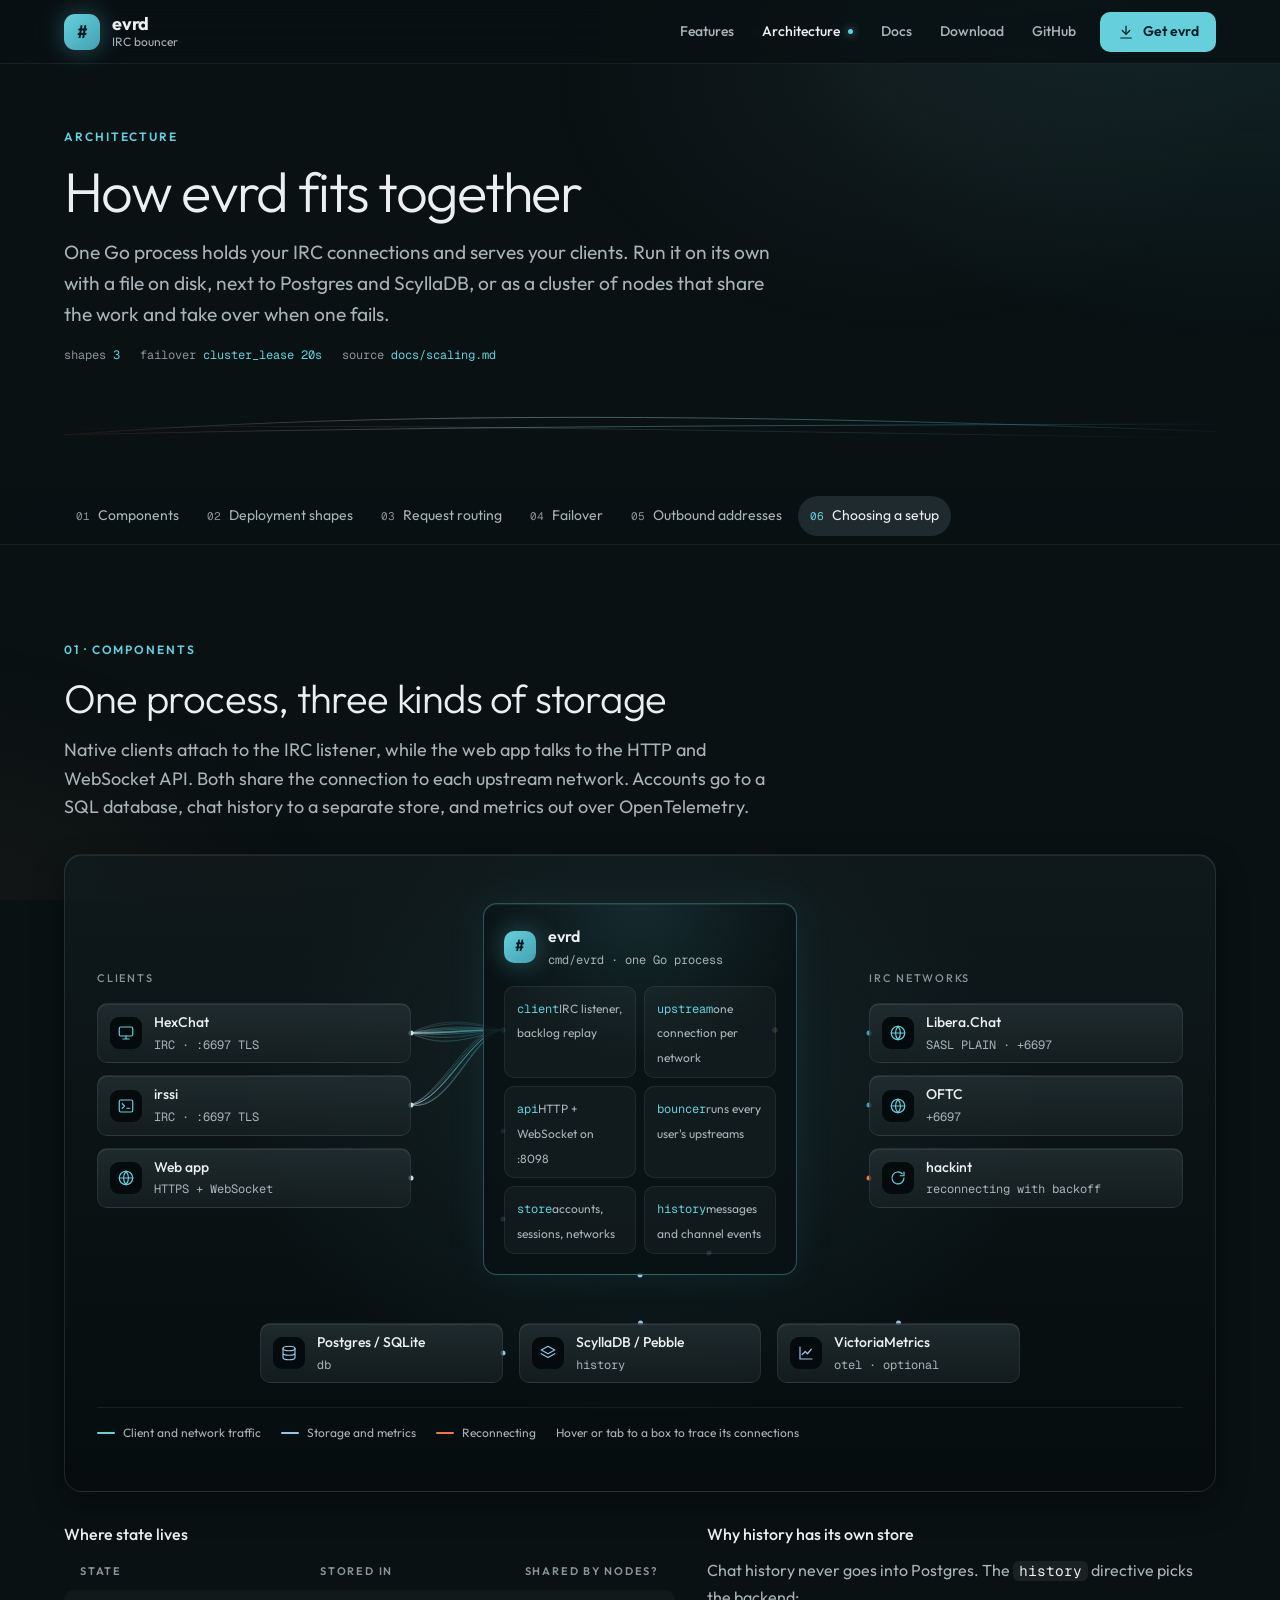
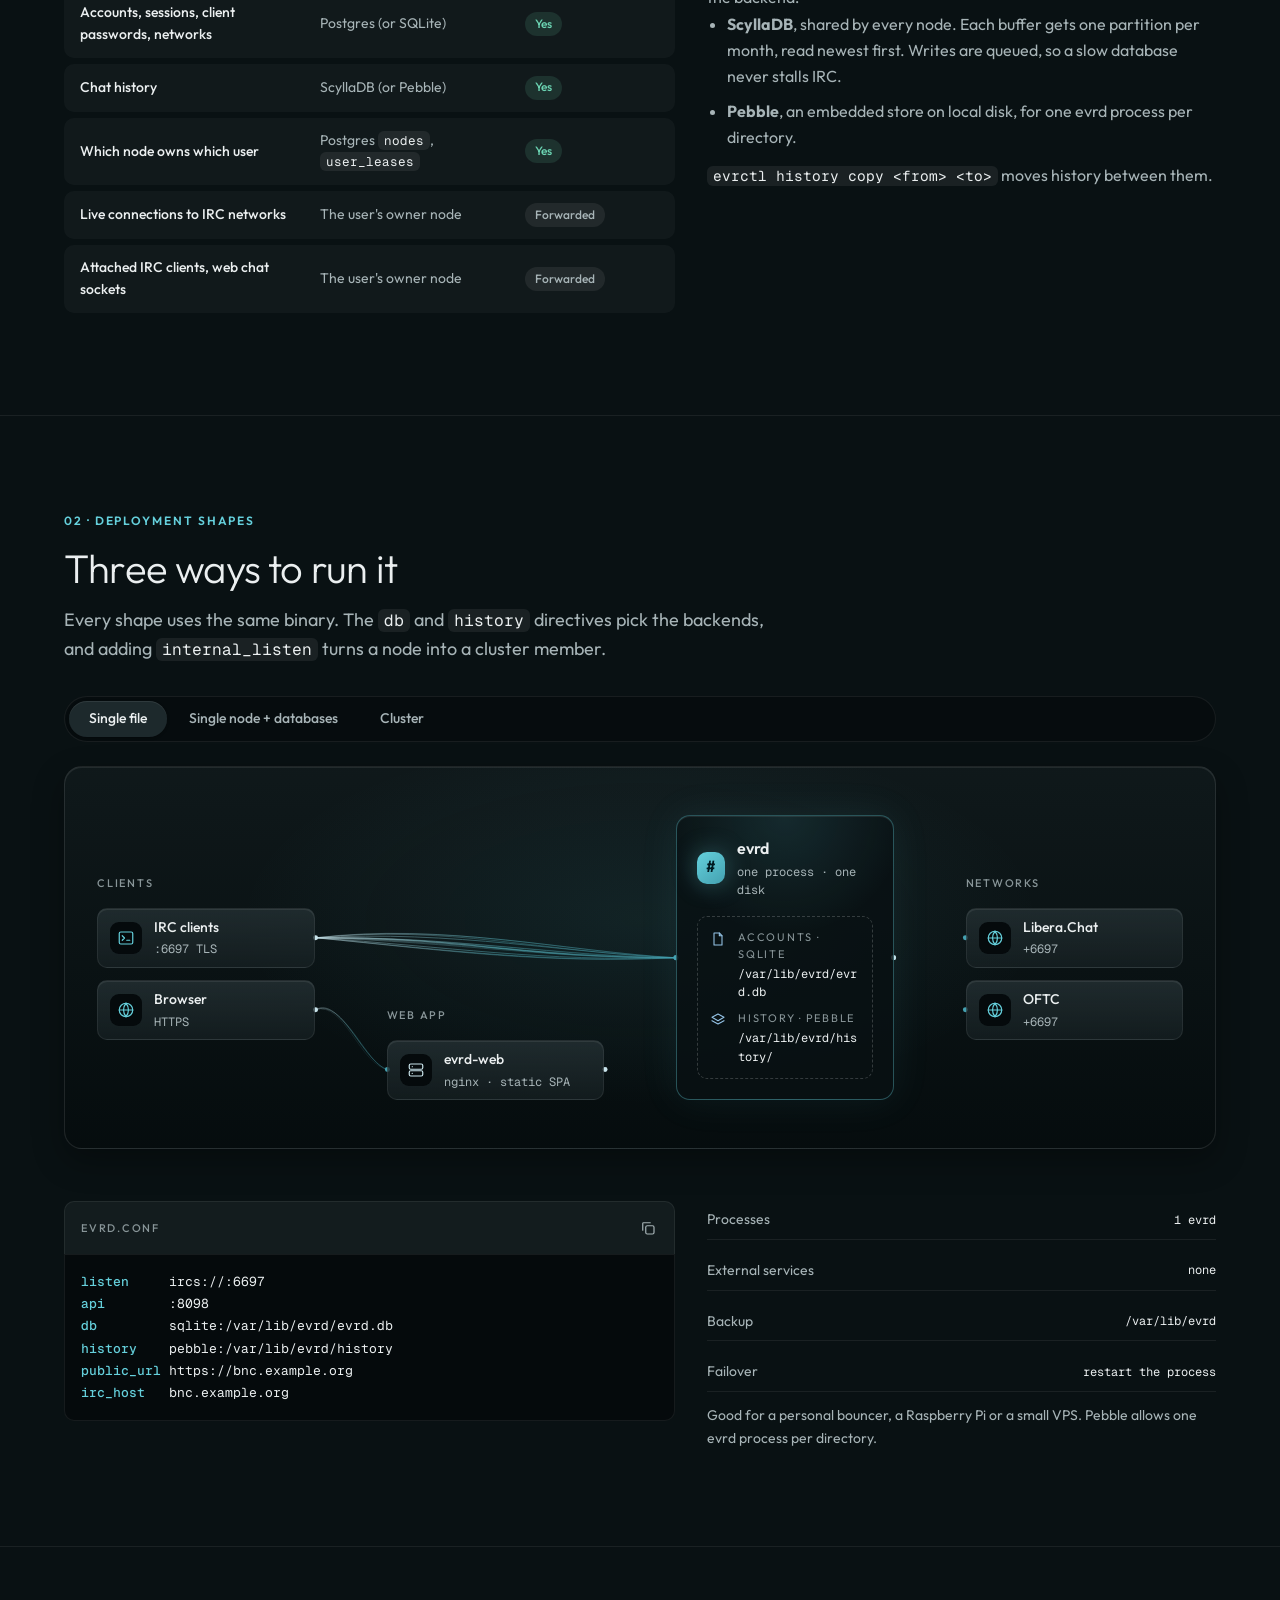
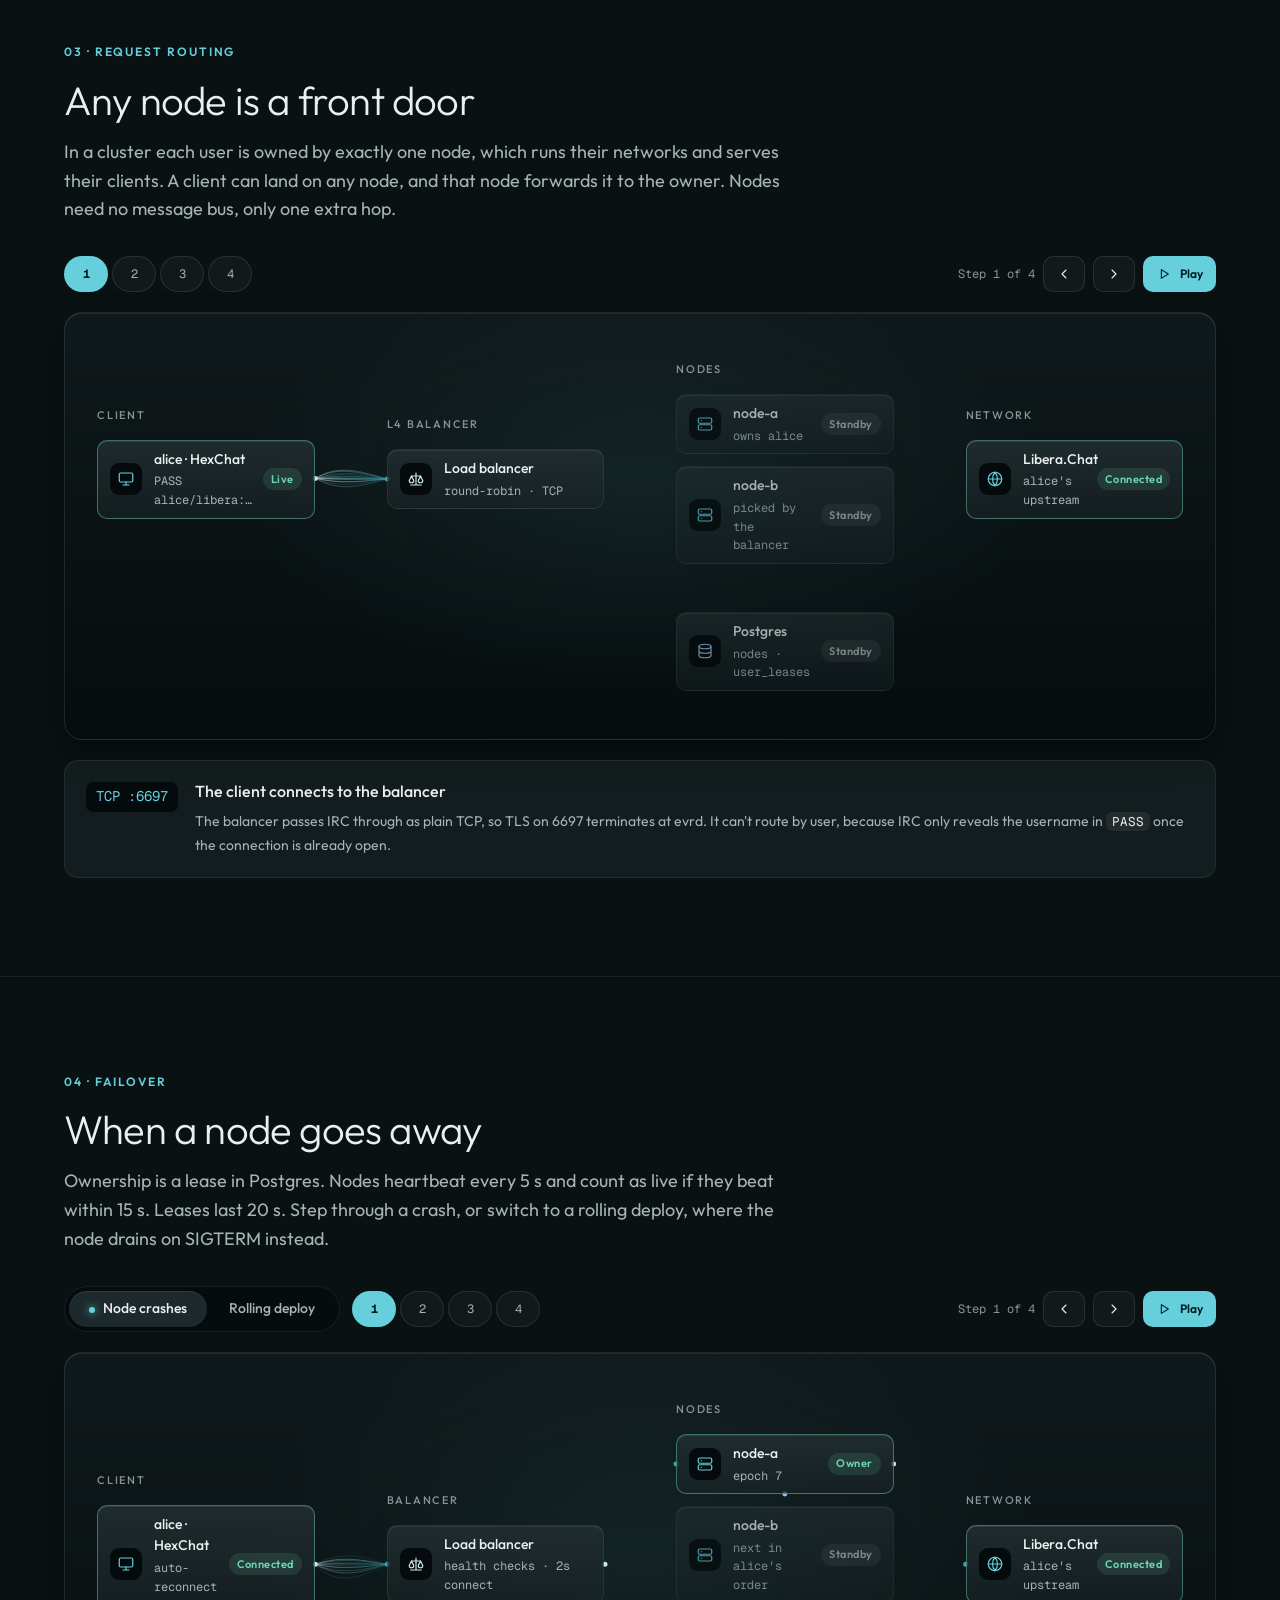
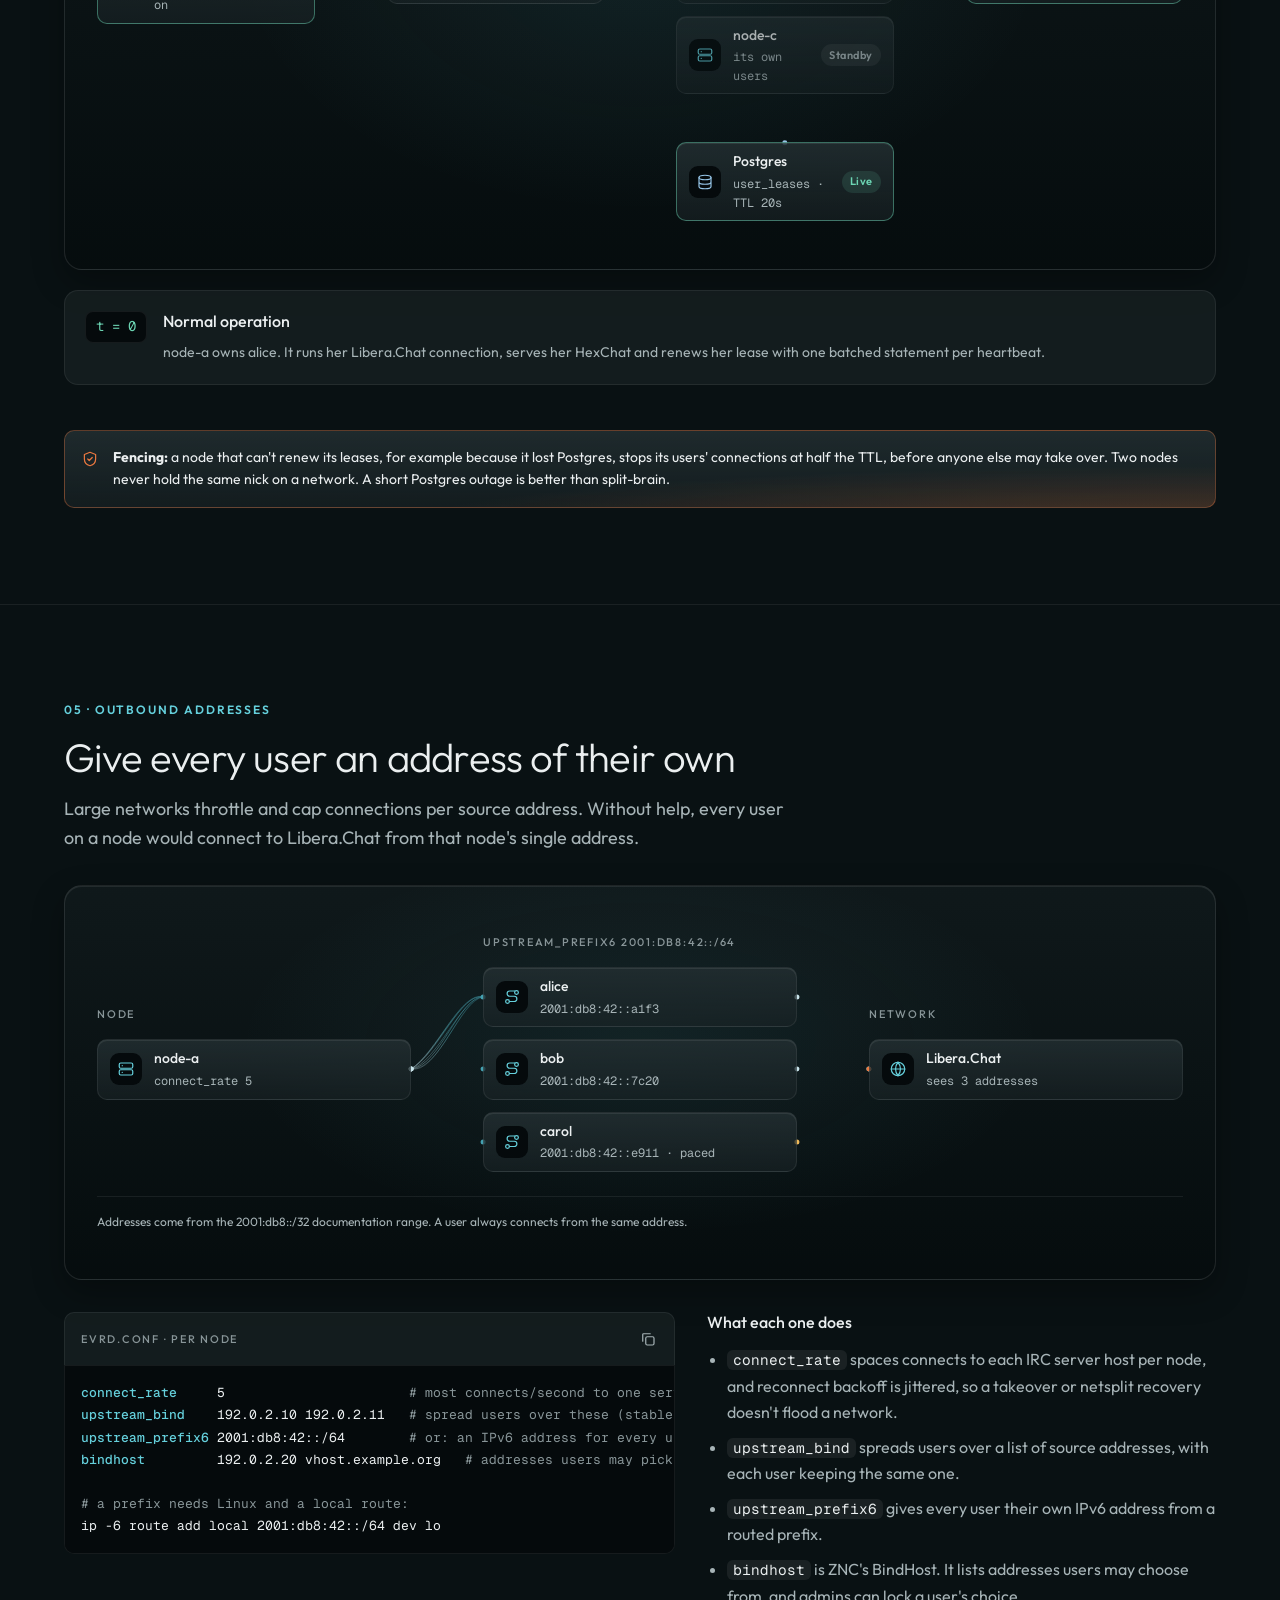
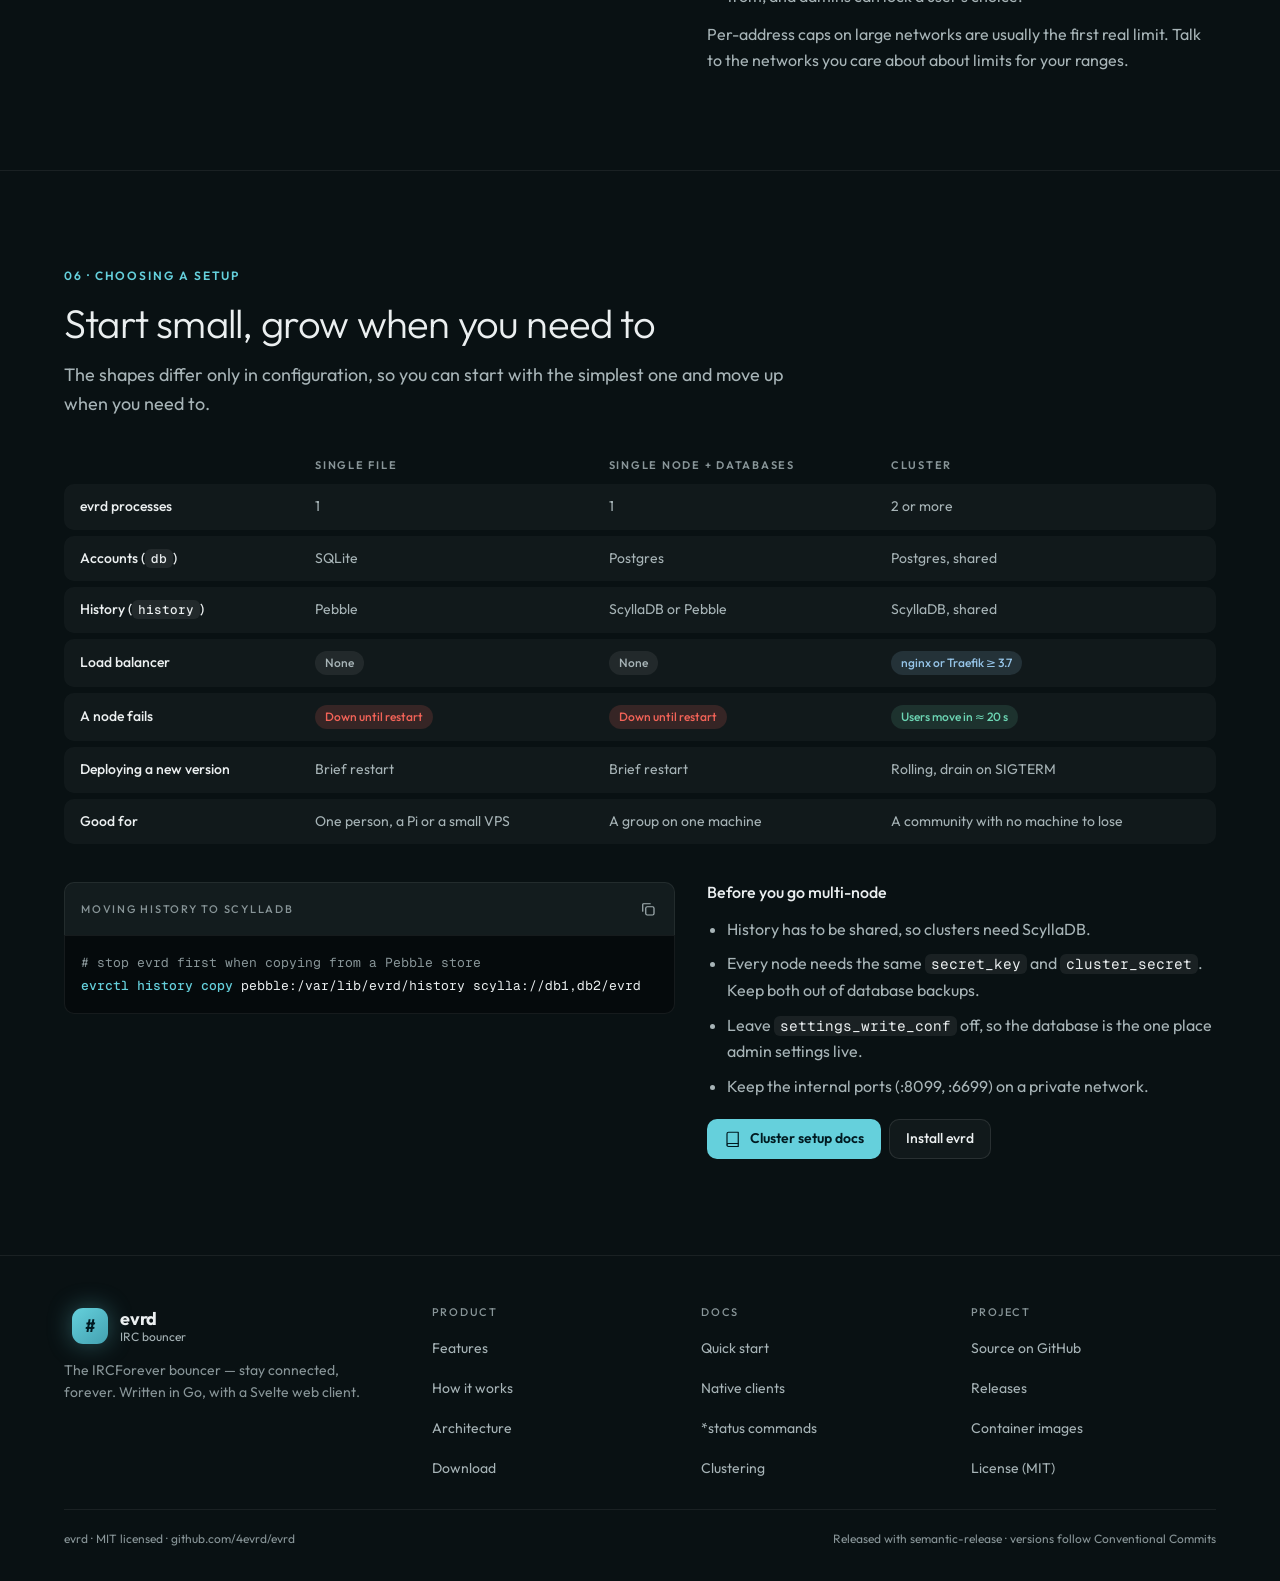
==== commit a695a569: "fix: match the site to evrd as it is Owner routing and failover described as the code does them, EVR" ====
--- a/architecture.html
+++ b/architecture.html
@@ -380,7 +380,7 @@
           <div class="step-cap" data-cap="0"><span class="t">TCP :6697</span><div><h3>The client connects to the balancer</h3><p>The balancer passes IRC through as plain TCP, so TLS on 6697 terminates at evrd. It can't route by user, because IRC only reveals the username in <span class="code">PASS</span> once the connection is already open.</p></div></div>
           <div class="step-cap" data-cap="1" hidden><span class="t">any node</span><div><h3>Any node answers</h3><p>node-b accepts the connection, answers <span class="code">CAP</span> and reads the registration: <span class="code">PASS</span>, <span class="code">NICK</span> and <span class="code">USER</span>.</p></div></div>
           <div class="step-cap" data-cap="2" hidden><span class="t">rendezvous</span><div><h3>Find the owner</h3><p>Every node computes the same owner by rendezvous-hashing the user ID over the live nodes, and Postgres holds the lease that confirms it. When a node joins or leaves, only about 1/N of users move.</p></div></div>
-          <div class="step-cap ok" data-cap="3" hidden><span class="t">EVRD-PROXY</span><div><h3>Splice to the owner</h3><p>node-b connects to node-a's internal IRC port, sends <span class="code">EVRD-PROXY &lt;secret&gt; &lt;client ip&gt; &lt;caps&gt;</span>, replays the registration and any bytes already received, then splices the two sockets. node-a authenticates alice as usual. For the web app, pages that only need the database are served locally. The chat WebSocket, connect and disconnect, and <span class="code">*status</span> are reverse-proxied to the owner's internal HTTP port.</p></div></div>
+          <div class="step-cap ok" data-cap="3" hidden><span class="t">EVRD-PROXY</span><div><h3>Splice to the owner</h3><p>node-b connects to node-a's internal IRC port, sends <span class="code">EVRD-PROXY &lt;secret&gt; &lt;client ip&gt; &lt;caps&gt;</span>, replays the registration and any bytes already received, then splices the two sockets. node-a authenticates alice as usual. The web app works the same way: alice's API requests and her chat WebSocket are reverse-proxied to node-a's internal HTTP port. Only signing in and the admin pages about everyone are served wherever they land.</p></div></div>
         </div>
       </div>
     </div>
@@ -461,7 +461,7 @@
           <div class="step-cap bad" data-cap="1" data-mode="crash" hidden><span class="t">t = 0 s</span><div><h3>node-a dies</h3><p>Alice's upstream connection and her client connection drop with it. The balancer's short connect timeout and passive health checks take node-a out of rotation, so new connections don't wait a minute on a dead node.</p></div></div>
           <div class="step-cap warn" data-cap="1" data-mode="drain" hidden><span class="t">SIGTERM</span><div><h3>node-a drains</h3><p>On SIGTERM a node stops its users' connections and releases their leases straight away, instead of letting them run out.</p></div></div>
 
-          <div class="step-cap warn" data-cap="2" data-mode="crash" hidden><span class="t">t ≤ 20 s</span><div><h3>The lease expires, node-b takes over</h3><p>Once alice's lease passes its TTL, the next node in her rendezvous order acquires it with a conditional update and bumps the <span class="code">epoch</span>. The internal API refuses late requests from the old owner.</p></div></div>
+          <div class="step-cap warn" data-cap="2" data-mode="crash" hidden><span class="t">t ≤ 20 s</span><div><h3>The lease expires, node-b takes over</h3><p>Once alice's lease passes its TTL, the next node in her rendezvous order acquires it with a conditional update and bumps the <span class="code">epoch</span>. A node that has let her go answers anything still forwarded to it with “moving, try again”, and the retry lands on node-b.</p></div></div>
           <div class="step-cap warn" data-cap="2" data-mode="drain" hidden><span class="t">t ≤ 5 s</span><div><h3>The next tick picks her up</h3><p>Because the lease was released rather than left to expire, node-b acquires alice on its next tick, within 5 s, and starts reconnecting her networks at the paced <span class="code">connect_rate</span>.</p></div></div>
 
           <div class="step-cap ok" data-cap="3" data-mode="crash" hidden><span class="t">≈ 19 s</span><div><h3>Back online on node-b</h3><p>On the dev stack, after a <span class="code">docker kill</span> of a node, a user's network was connected again on the other node 19 s later. Alice's client reconnects through any node and lands on the new owner. Networks see a disconnect and a reconnect, because a TCP connection to an IRC server can't move between machines.</p></div></div>
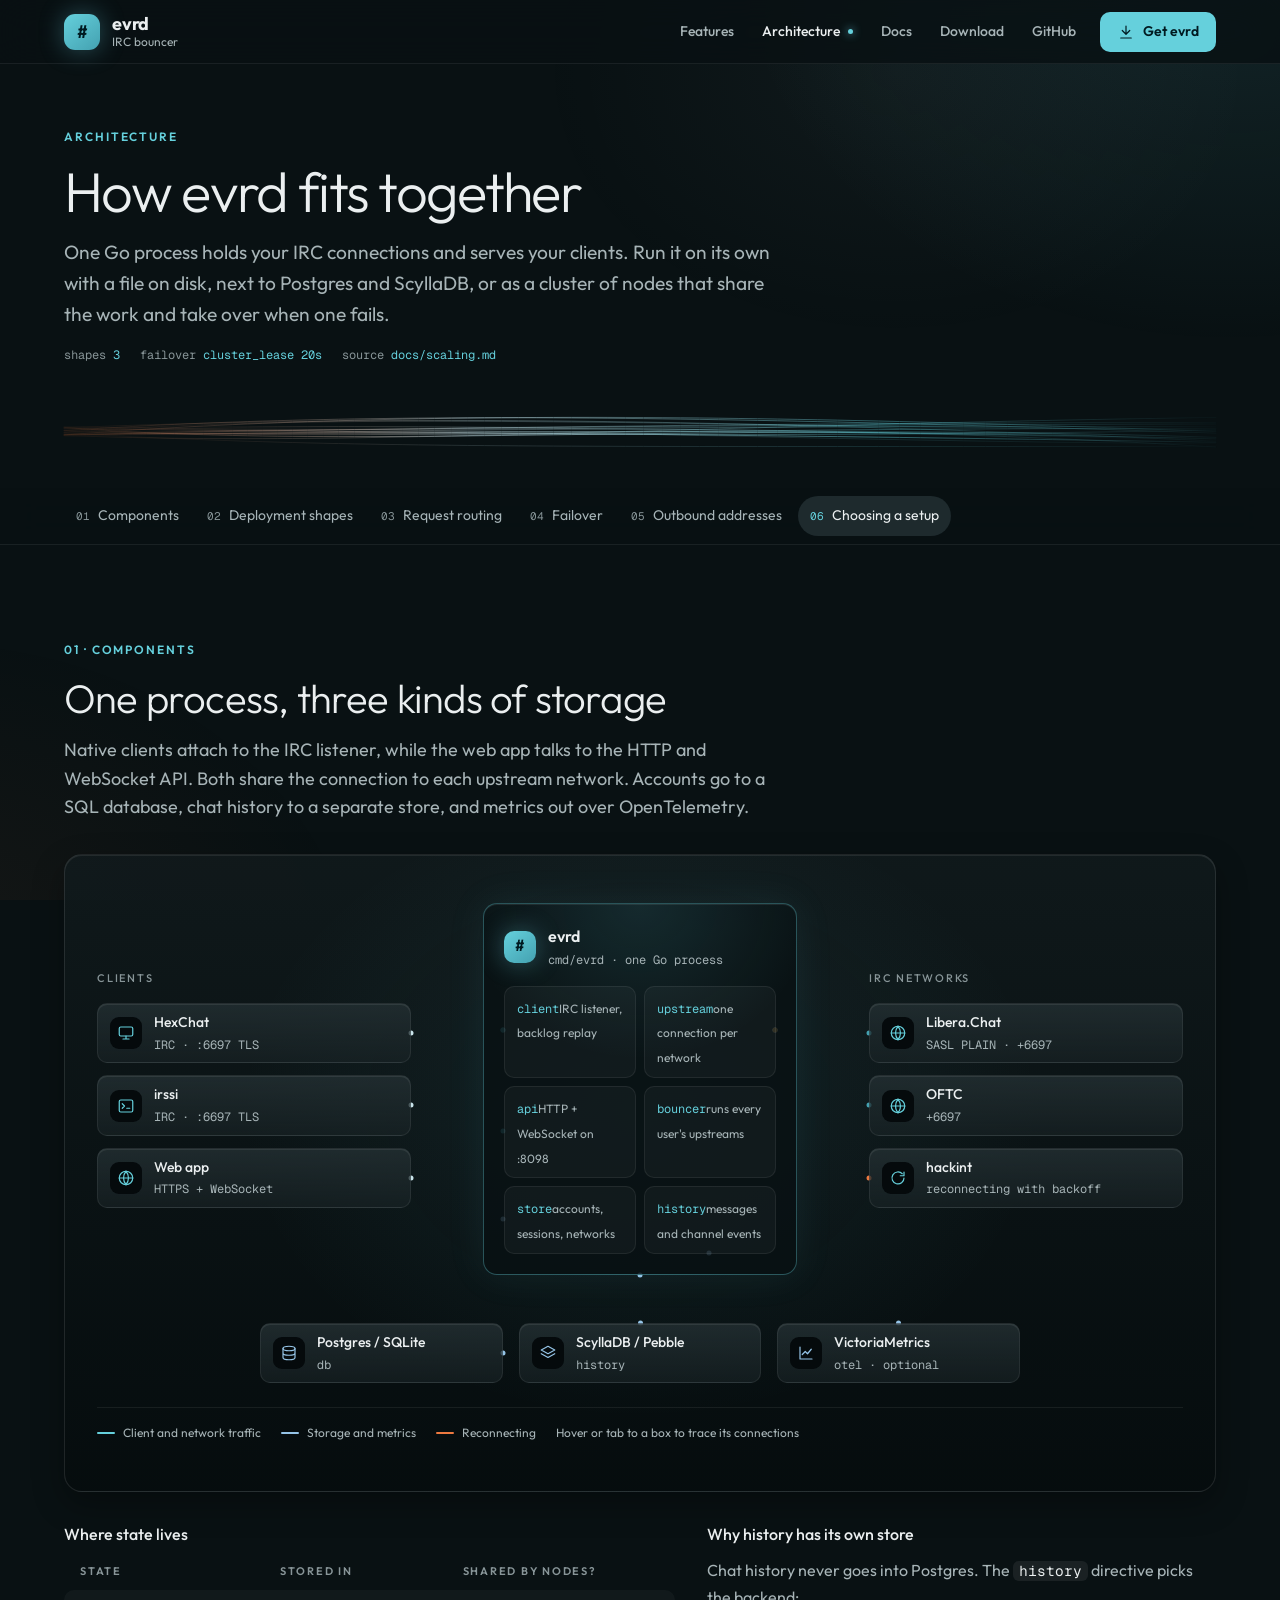
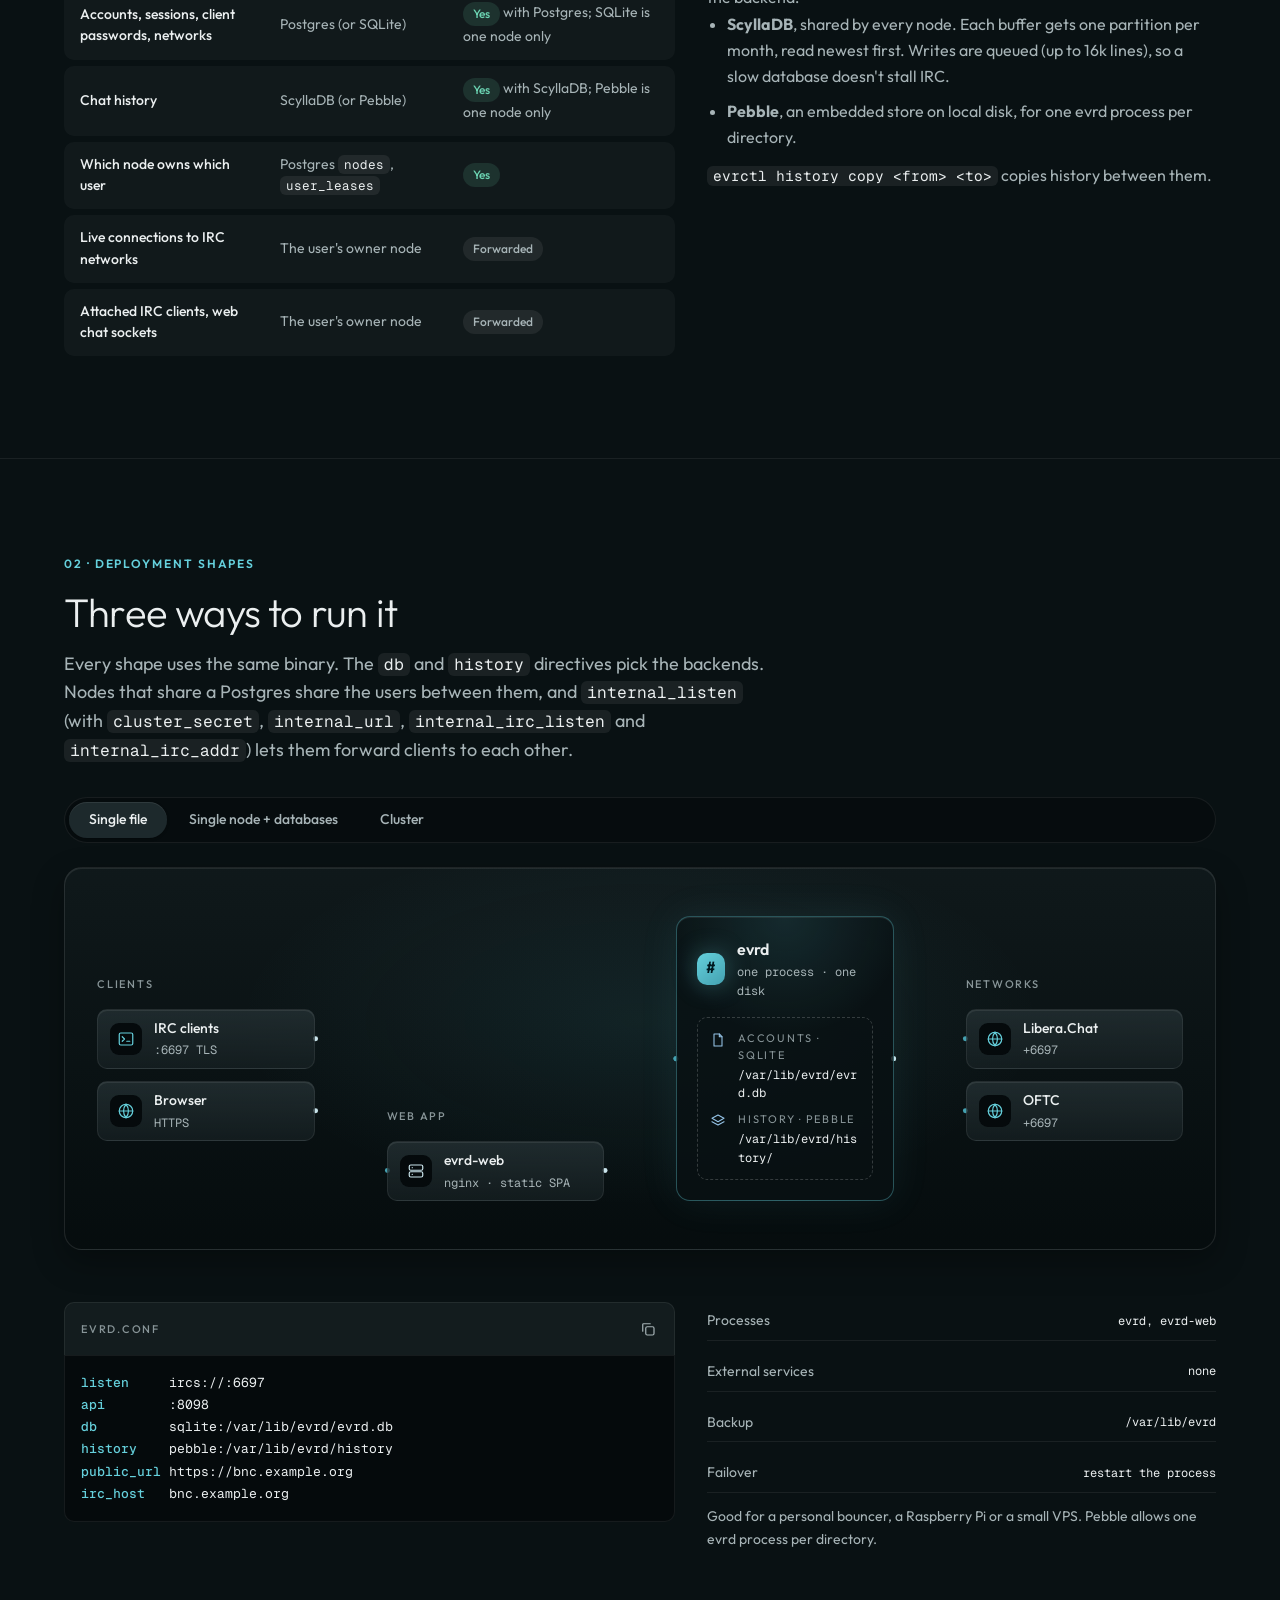
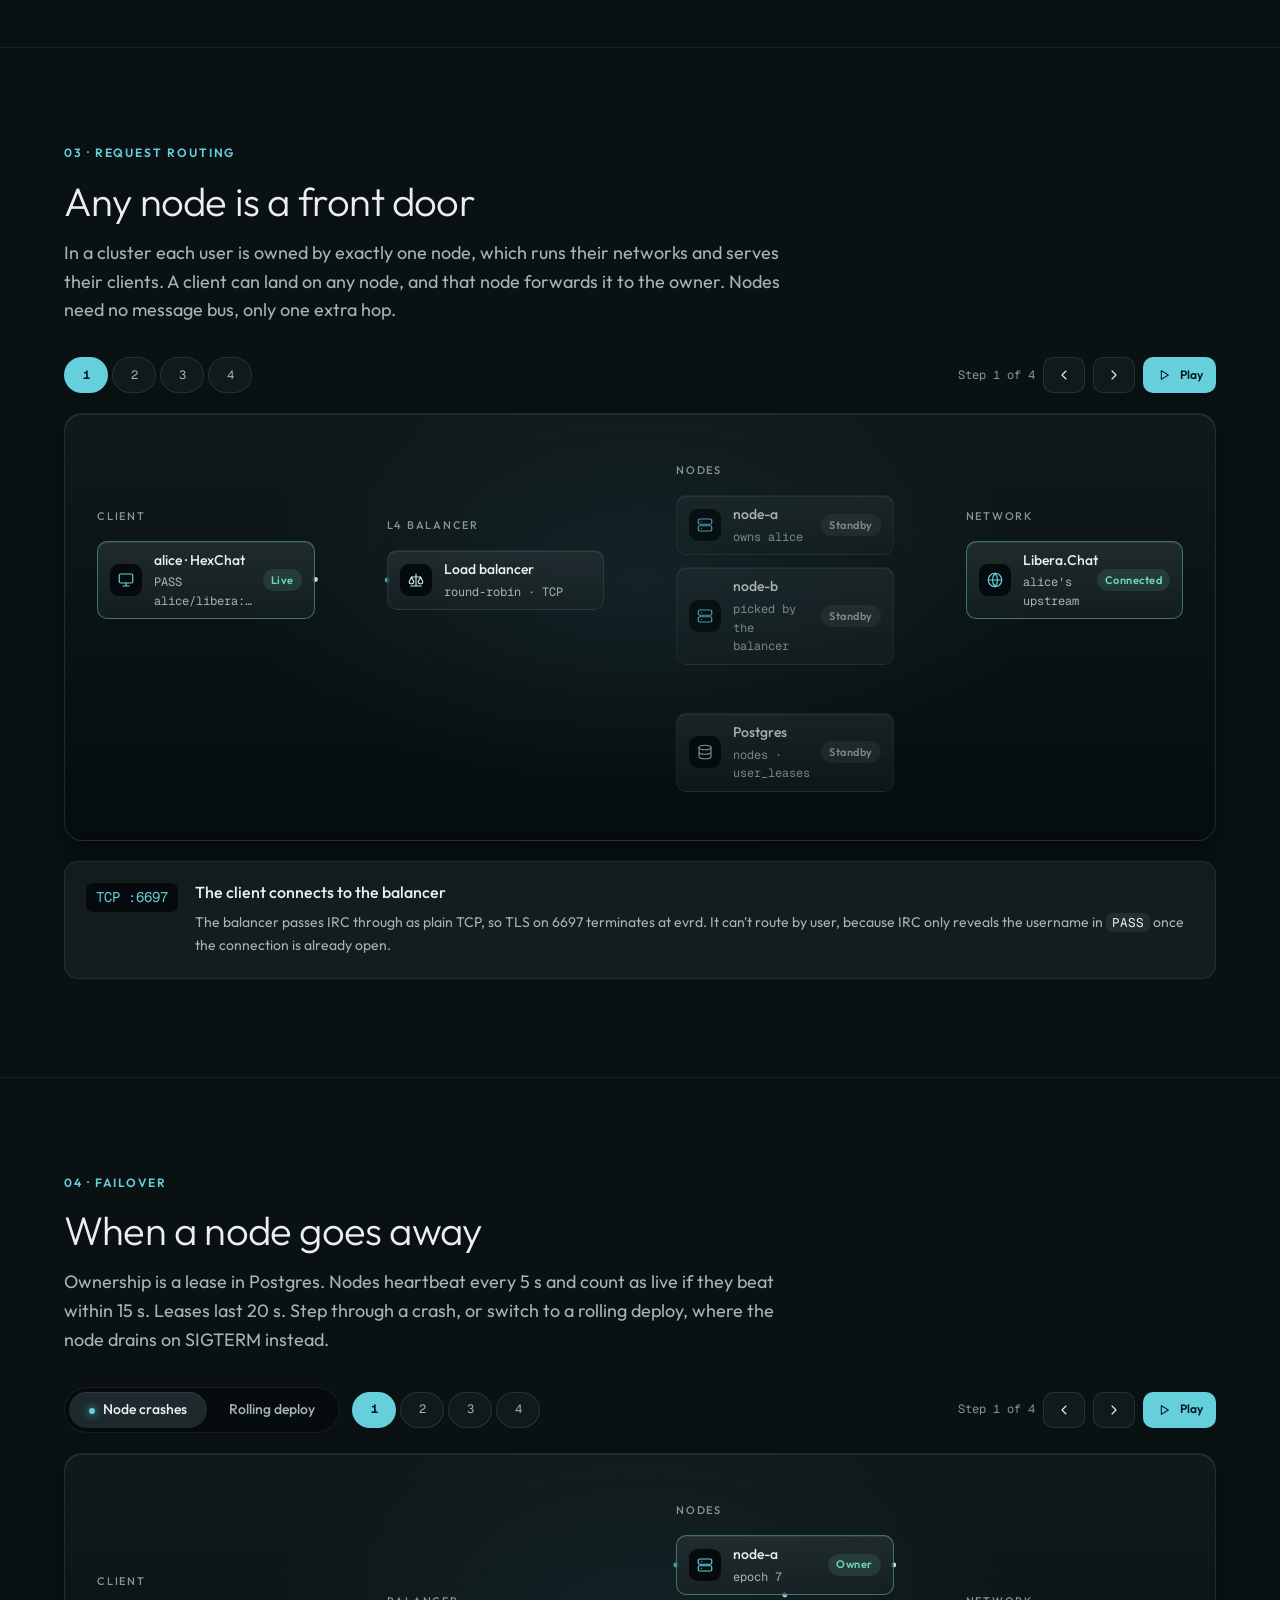
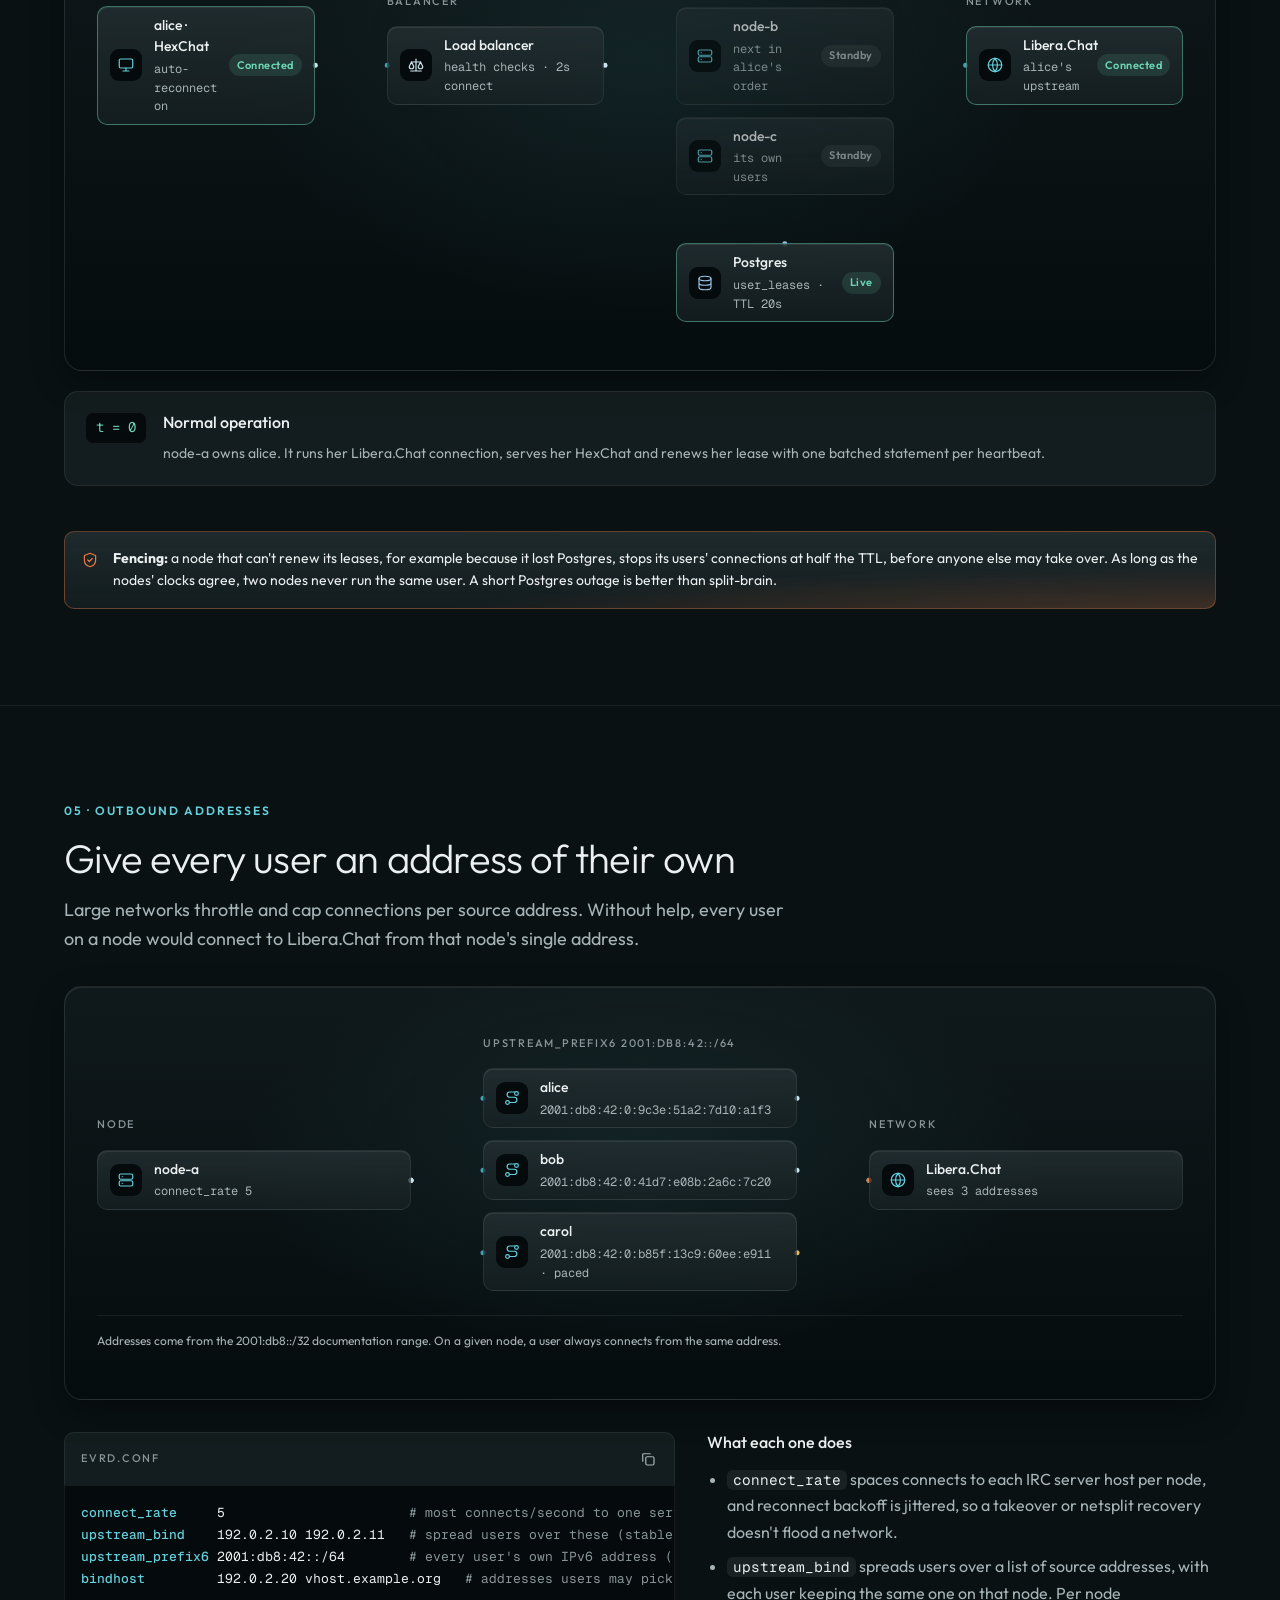
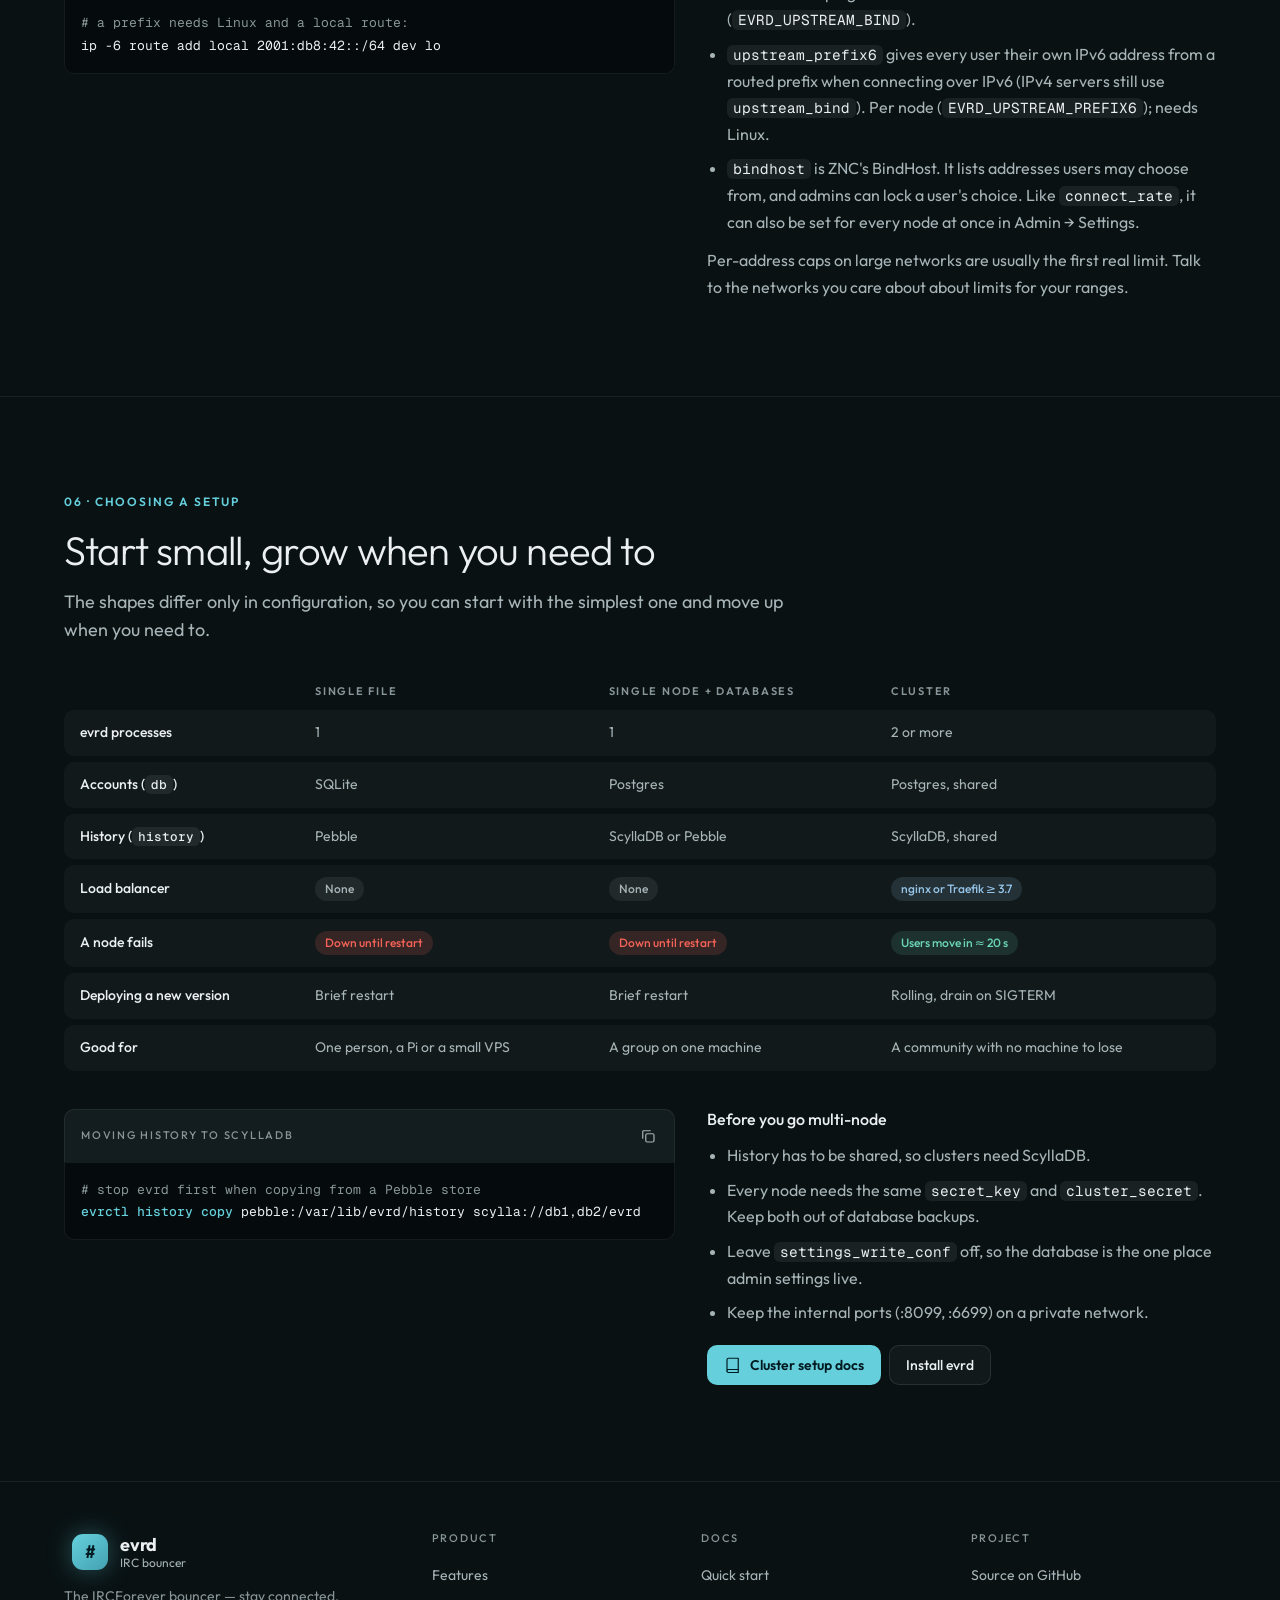
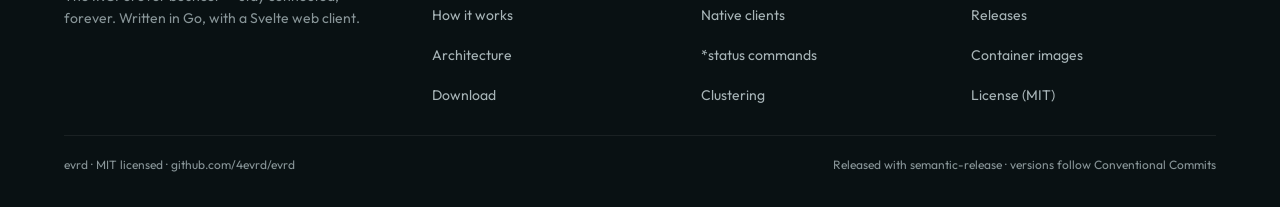
==== commit 62fd46cd: "fix: correct the site against the evrd code Architecture: failover and drain timing, owner lookup, c" ====
--- a/architecture.html
+++ b/architecture.html
@@ -105,8 +105,8 @@
             <table class="compare">
               <thead><tr><th scope="col">State</th><th scope="col">Stored in</th><th scope="col">Shared by nodes?</th></tr></thead>
               <tbody>
-                <tr><td>Accounts, sessions, client passwords, networks</td><td>Postgres (or SQLite)</td><td><span class="chip ok">Yes</span></td></tr>
-                <tr><td>Chat history</td><td>ScyllaDB (or Pebble)</td><td><span class="chip ok">Yes</span></td></tr>
+                <tr><td>Accounts, sessions, client passwords, networks</td><td>Postgres (or SQLite)</td><td><span class="chip ok">Yes</span> with Postgres; SQLite is one node only</td></tr>
+                <tr><td>Chat history</td><td>ScyllaDB (or Pebble)</td><td><span class="chip ok">Yes</span> with ScyllaDB; Pebble is one node only</td></tr>
                 <tr><td>Which node owns which user</td><td>Postgres <span class="code">nodes</span>, <span class="code">user_leases</span></td><td><span class="chip ok">Yes</span></td></tr>
                 <tr><td>Live connections to IRC networks</td><td>The user's owner node</td><td><span class="chip">Forwarded</span></td></tr>
                 <tr><td>Attached IRC clients, web chat sockets</td><td>The user's owner node</td><td><span class="chip">Forwarded</span></td></tr>
@@ -118,10 +118,10 @@
           <h3>Why history has its own store</h3>
           <p>Chat history never goes into Postgres. The <span class="code">history</span> directive picks the backend:</p>
           <ul>
-            <li><strong>ScyllaDB</strong>, shared by every node. Each buffer gets one partition per month, read newest first. Writes are queued, so a slow database never stalls IRC.</li>
+            <li><strong>ScyllaDB</strong>, shared by every node. Each buffer gets one partition per month, read newest first. Writes are queued (up to 16k lines), so a slow database doesn't stall IRC.</li>
             <li><strong>Pebble</strong>, an embedded store on local disk, for one evrd process per directory.</li>
           </ul>
-          <p style="margin-top:var(--s3)"><span class="code">evrctl history copy &lt;from&gt; &lt;to&gt;</span> moves history between them.</p>
+          <p style="margin-top:var(--s3)"><span class="code">evrctl history copy &lt;from&gt; &lt;to&gt;</span> copies history between them.</p>
         </div>
       </div>
     </div>
@@ -133,7 +133,7 @@
       <div class="arch-intro">
         <span class="eyebrow">02 · Deployment shapes</span>
         <h2 class="h2-site" id="deploy-h">Three ways to run it</h2>
-        <p>Every shape uses the same binary. The <span class="code">db</span> and <span class="code">history</span> directives pick the backends, and adding <span class="code">internal_listen</span> turns a node into a cluster member.</p>
+        <p>Every shape uses the same binary. The <span class="code">db</span> and <span class="code">history</span> directives pick the backends. Nodes that share a Postgres share the users between them, and <span class="code">internal_listen</span> (with <span class="code">cluster_secret</span>, <span class="code">internal_url</span>, <span class="code">internal_irc_listen</span> and <span class="code">internal_irc_addr</span>) lets them forward clients to each other.</p>
       </div>
 
       <div class="tabs shape-tabs" role="tablist" aria-label="Deployment shape" data-hash>
@@ -182,7 +182,7 @@
 <b>irc_host</b>   bnc.example.org</pre>
           </div>
           <div class="shape-meta">
-            <div class="od-row"><span>Processes</span><span>1 evrd</span></div>
+            <div class="od-row"><span>Processes</span><span>evrd, evrd-web</span></div>
             <div class="od-row"><span>External services</span><span>none</span></div>
             <div class="od-row"><span>Backup</span><span>/var/lib/evrd</span></div>
             <div class="od-row"><span>Failover</span><span>restart the process</span></div>
@@ -291,11 +291,13 @@
         <div class="arch-two">
           <div class="codeblock">
             <div class="cb-head"><span class="caps">every node</span><button class="copy-btn" type="button" data-copy-from="#cfg-cluster" aria-label="Copy config" data-label="Copy config"><i data-icon="copy"></i></button></div>
-<pre class="snippet" id="cfg-cluster"><b>db</b>                   postgres://…/evrd
+<pre class="snippet" id="cfg-cluster"><span class="c"># the single-node lines (listen, api, public_url, …), plus:</span>
+<b>db</b>                   postgres://…/evrd
 <b>history</b>              scylla://db1,db2/evrd   <span class="c"># must be shared</span>
 <b>internal_listen</b>      :8099
 <b>internal_irc_listen</b>  :6699
 <b>cluster_lease</b>        20s
+<b>secret_key_file</b>      /etc/evrd/secret.key   <span class="c"># the same key on every node</span>
 
 <span class="c"># per node, in the environment:</span>
 <em>EVRD_NODE_ID</em>=node-a
@@ -306,9 +308,9 @@
           <div class="shape-meta">
             <div class="od-row"><span>Nodes</span><span>any number, same config</span></div>
             <div class="od-row"><span>Load balancer</span><span>nginx lb.conf · Traefik ≥ 3.7</span></div>
-            <div class="od-row"><span>Shared</span><span>Postgres, ScyllaDB, secret_key</span></div>
+            <div class="od-row"><span>Shared</span><span>Postgres, ScyllaDB, secret_key, cluster_secret</span></div>
             <div class="od-row"><span>Failover</span><span>≈ 20 s (cluster_lease)</span></div>
-            <p class="muted" style="font-size:var(--fs-sm)">Good for hosting a community with no single machine to lose. <span class="code">make up-prod</span> runs exactly this shape with two nodes behind nginx. The load balancer needs TCP passthrough for IRC, WebSocket upgrades for HTTP, a short connect timeout and health checks.</p>
+            <p class="muted" style="font-size:var(--fs-sm)">Good for hosting a community with no single machine to lose. <span class="code">make up-prod</span> runs this shape with two nodes behind nginx (with a local test IRC server). The load balancer needs TCP passthrough for IRC, WebSocket upgrades for HTTP, a short connect timeout and health checks.</p>
           </div>
         </div>
       </div>
@@ -379,8 +381,8 @@
         <div class="step-caps" aria-live="polite">
           <div class="step-cap" data-cap="0"><span class="t">TCP :6697</span><div><h3>The client connects to the balancer</h3><p>The balancer passes IRC through as plain TCP, so TLS on 6697 terminates at evrd. It can't route by user, because IRC only reveals the username in <span class="code">PASS</span> once the connection is already open.</p></div></div>
           <div class="step-cap" data-cap="1" hidden><span class="t">any node</span><div><h3>Any node answers</h3><p>node-b accepts the connection, answers <span class="code">CAP</span> and reads the registration: <span class="code">PASS</span>, <span class="code">NICK</span> and <span class="code">USER</span>.</p></div></div>
-          <div class="step-cap" data-cap="2" hidden><span class="t">rendezvous</span><div><h3>Find the owner</h3><p>Every node computes the same owner by rendezvous-hashing the user ID over the live nodes, and Postgres holds the lease that confirms it. When a node joins or leaves, only about 1/N of users move.</p></div></div>
-          <div class="step-cap ok" data-cap="3" hidden><span class="t">EVRD-PROXY</span><div><h3>Splice to the owner</h3><p>node-b connects to node-a's internal IRC port, sends <span class="code">EVRD-PROXY &lt;secret&gt; &lt;client ip&gt; &lt;caps&gt;</span>, replays the registration and any bytes already received, then splices the two sockets. node-a authenticates alice as usual. The web app works the same way: alice's API requests and her chat WebSocket are reverse-proxied to node-a's internal HTTP port. Only signing in and the admin pages about everyone are served wherever they land.</p></div></div>
+          <div class="step-cap" data-cap="2" hidden><span class="t">rendezvous</span><div><h3>Find the owner</h3><p>node-b looks up who holds alice's lease in Postgres. Which node gets a lease is decided by rendezvous-hashing the user ID over the live nodes, so every node agrees, and when a node joins or leaves only about 1/N of users move.</p></div></div>
+          <div class="step-cap ok" data-cap="3" hidden><span class="t">EVRD-PROXY</span><div><h3>Splice to the owner</h3><p>node-b connects to node-a's internal IRC port, sends <span class="code">EVRD-PROXY &lt;secret&gt; &lt;client ip&gt; &lt;caps&gt;</span>, replays the registration and any bytes already received, then splices the two sockets. node-a authenticates alice as usual. The web app works the same way: alice's API requests and her chat WebSocket are reverse-proxied to node-a's internal HTTP port. Only signing in, the public config and the admin pages about everyone are served wherever they land.</p></div></div>
         </div>
       </div>
     </div>
@@ -458,17 +460,17 @@
         <div class="step-caps" aria-live="polite">
           <div class="step-cap ok" data-cap="0"><span class="t">t = 0</span><div><h3>Normal operation</h3><p>node-a owns alice. It runs her Libera.Chat connection, serves her HexChat and renews her lease with one batched statement per heartbeat.</p></div></div>
 
-          <div class="step-cap bad" data-cap="1" data-mode="crash" hidden><span class="t">t = 0 s</span><div><h3>node-a dies</h3><p>Alice's upstream connection and her client connection drop with it. The balancer's short connect timeout and passive health checks take node-a out of rotation, so new connections don't wait a minute on a dead node.</p></div></div>
+          <div class="step-cap bad" data-cap="1" data-mode="crash" hidden><span class="t">t = 0 s</span><div><h3>node-a dies</h3><p>Alice's upstream connection and her client connection drop with it. The balancer's short connect timeout and health checks (passive in nginx, active in Traefik) take node-a out of rotation, so new connections don't wait a minute on a dead node.</p></div></div>
           <div class="step-cap warn" data-cap="1" data-mode="drain" hidden><span class="t">SIGTERM</span><div><h3>node-a drains</h3><p>On SIGTERM a node stops its users' connections and releases their leases straight away, instead of letting them run out.</p></div></div>
 
-          <div class="step-cap warn" data-cap="2" data-mode="crash" hidden><span class="t">t ≤ 20 s</span><div><h3>The lease expires, node-b takes over</h3><p>Once alice's lease passes its TTL, the next node in her rendezvous order acquires it with a conditional update and bumps the <span class="code">epoch</span>. A node that has let her go answers anything still forwarded to it with “moving, try again”, and the retry lands on node-b.</p></div></div>
-          <div class="step-cap warn" data-cap="2" data-mode="drain" hidden><span class="t">t ≤ 5 s</span><div><h3>The next tick picks her up</h3><p>Because the lease was released rather than left to expire, node-b acquires alice on its next tick, within 5 s, and starts reconnecting her networks at the paced <span class="code">connect_rate</span>.</p></div></div>
+          <div class="step-cap warn" data-cap="2" data-mode="crash" hidden><span class="t">t ≈ 15–25 s</span><div><h3>The lease expires, node-b takes over</h3><p>node-a renewed alice's lease every 5 s, so it runs out 15–20 s after the crash. On its next tick after that, the next node in her rendezvous order acquires it with a conditional update and bumps the <span class="code">epoch</span>. A node that has let her go answers anything still forwarded to it with “moving, try again”, and the retry lands on node-b.</p></div></div>
+          <div class="step-cap warn" data-cap="2" data-mode="drain" hidden><span class="t">t ≤ 5 s</span><div><h3>The next tick picks her up</h3><p>node-a released the lease and left the live set as it shut down, so node-b acquires alice on its next tick, within 5 s, without waiting for anything to expire, and starts reconnecting her networks at the paced <span class="code">connect_rate</span>.</p></div></div>
 
           <div class="step-cap ok" data-cap="3" data-mode="crash" hidden><span class="t">≈ 19 s</span><div><h3>Back online on node-b</h3><p>On the dev stack, after a <span class="code">docker kill</span> of a node, a user's network was connected again on the other node 19 s later. Alice's client reconnects through any node and lands on the new owner. Networks see a disconnect and a reconnect, because a TCP connection to an IRC server can't move between machines.</p></div></div>
-          <div class="step-cap ok" data-cap="3" data-mode="drain" hidden><span class="t">deployed</span><div><h3>node-a comes back empty</h3><p>node-b now owns alice. When the new node-a starts, gradual rebalancing (at most 50 users per tick, once the node has been up 10 s) moves its share of users back over time.</p></div></div>
-        </div>
-
-        <div class="callout warn"><i data-icon="shield"></i><p><strong>Fencing:</strong> a node that can't renew its leases, for example because it lost Postgres, stops its users' connections at half the TTL, before anyone else may take over. Two nodes never hold the same nick on a network. A short Postgres outage is better than split-brain.</p></div>
+          <div class="step-cap ok" data-cap="3" data-mode="drain" hidden><span class="t">deployed</span><div><h3>node-a comes back empty</h3><p>node-b now owns alice. Once the new node-a has been up 10 s, gradual rebalancing hands its share of users back, at most 50 per tick from each node.</p></div></div>
+        </div>
+
+        <div class="callout warn"><i data-icon="shield"></i><p><strong>Fencing:</strong> a node that can't renew its leases, for example because it lost Postgres, stops its users' connections at half the TTL, before anyone else may take over. As long as the nodes' clocks agree, two nodes never run the same user. A short Postgres outage is better than split-brain.</p></div>
       </div>
     </div>
   </section>
@@ -491,9 +493,9 @@
             </div>
             <div class="dg-col">
               <span class="caps">upstream_prefix6 2001:db8:42::/64</span>
-              <div class="dg-node" data-node="o-a1" tabindex="0"><span class="ic"><i data-icon="route"></i></span><span class="od-field"><span class="nm">alice</span><span class="sub">2001:db8:42::a1f3</span></span></div>
-              <div class="dg-node" data-node="o-a2" tabindex="0"><span class="ic"><i data-icon="route"></i></span><span class="od-field"><span class="nm">bob</span><span class="sub">2001:db8:42::7c20</span></span></div>
-              <div class="dg-node" data-node="o-a3" tabindex="0"><span class="ic"><i data-icon="route"></i></span><span class="od-field"><span class="nm">carol</span><span class="sub">2001:db8:42::e911 · paced</span></span></div>
+              <div class="dg-node" data-node="o-a1" tabindex="0"><span class="ic"><i data-icon="route"></i></span><span class="od-field"><span class="nm">alice</span><span class="sub">2001:db8:42:0:9c3e:51a2:7d10:a1f3</span></span></div>
+              <div class="dg-node" data-node="o-a2" tabindex="0"><span class="ic"><i data-icon="route"></i></span><span class="od-field"><span class="nm">bob</span><span class="sub">2001:db8:42:0:41d7:e08b:2a6c:7c20</span></span></div>
+              <div class="dg-node" data-node="o-a3" tabindex="0"><span class="ic"><i data-icon="route"></i></span><span class="od-field"><span class="nm">carol</span><span class="sub">2001:db8:42:0:b85f:13c9:60ee:e911 · paced</span></span></div>
             </div>
             <div class="dg-col">
               <span class="caps">Network</span>
@@ -501,15 +503,15 @@
             </div>
           </div>
         </div>
-        <div class="dg-legend"><span>Addresses come from the 2001:db8::/32 documentation range. A user always connects from the same address.</span></div>
+        <div class="dg-legend"><span>Addresses come from the 2001:db8::/32 documentation range. On a given node, a user always connects from the same address.</span></div>
       </div>
 
       <div class="arch-two">
         <div class="codeblock">
-          <div class="cb-head"><span class="caps">evrd.conf · per node</span><button class="copy-btn" type="button" data-copy-from="#cfg-out" aria-label="Copy config" data-label="Copy config"><i data-icon="copy"></i></button></div>
+          <div class="cb-head"><span class="caps">evrd.conf</span><button class="copy-btn" type="button" data-copy-from="#cfg-out" aria-label="Copy config" data-label="Copy config"><i data-icon="copy"></i></button></div>
 <pre class="snippet" id="cfg-out"><b>connect_rate</b>     5                       <span class="c"># most connects/second to one server, per node</span>
 <b>upstream_bind</b>    192.0.2.10 192.0.2.11   <span class="c"># spread users over these (stable per user)</span>
-<b>upstream_prefix6</b> 2001:db8:42::/64        <span class="c"># or: an IPv6 address for every user</span>
+<b>upstream_prefix6</b> 2001:db8:42::/64        <span class="c"># every user's own IPv6 address (IPv6 servers)</span>
 <b>bindhost</b>         192.0.2.20 vhost.example.org   <span class="c"># addresses users may pick</span>
 
 <span class="c"># a prefix needs Linux and a local route:</span>
@@ -519,9 +521,9 @@
           <h3>What each one does</h3>
           <ul>
             <li><span class="code">connect_rate</span> spaces connects to each IRC server host per node, and reconnect backoff is jittered, so a takeover or netsplit recovery doesn't flood a network.</li>
-            <li><span class="code">upstream_bind</span> spreads users over a list of source addresses, with each user keeping the same one.</li>
-            <li><span class="code">upstream_prefix6</span> gives every user their own IPv6 address from a routed prefix.</li>
-            <li><span class="code">bindhost</span> is ZNC's BindHost. It lists addresses users may choose from, and admins can lock a user's choice.</li>
+            <li><span class="code">upstream_bind</span> spreads users over a list of source addresses, with each user keeping the same one on that node. Per node (<span class="code">EVRD_UPSTREAM_BIND</span>).</li>
+            <li><span class="code">upstream_prefix6</span> gives every user their own IPv6 address from a routed prefix when connecting over IPv6 (IPv4 servers still use <span class="code">upstream_bind</span>). Per node (<span class="code">EVRD_UPSTREAM_PREFIX6</span>); needs Linux.</li>
+            <li><span class="code">bindhost</span> is ZNC's BindHost. It lists addresses users may choose from, and admins can lock a user's choice. Like <span class="code">connect_rate</span>, it can also be set for every node at once in Admin → Settings.</li>
           </ul>
           <p style="margin-top:var(--s3)">Per-address caps on large networks are usually the first real limit. Talk to the networks you care about about limits for your ranges.</p>
         </div>
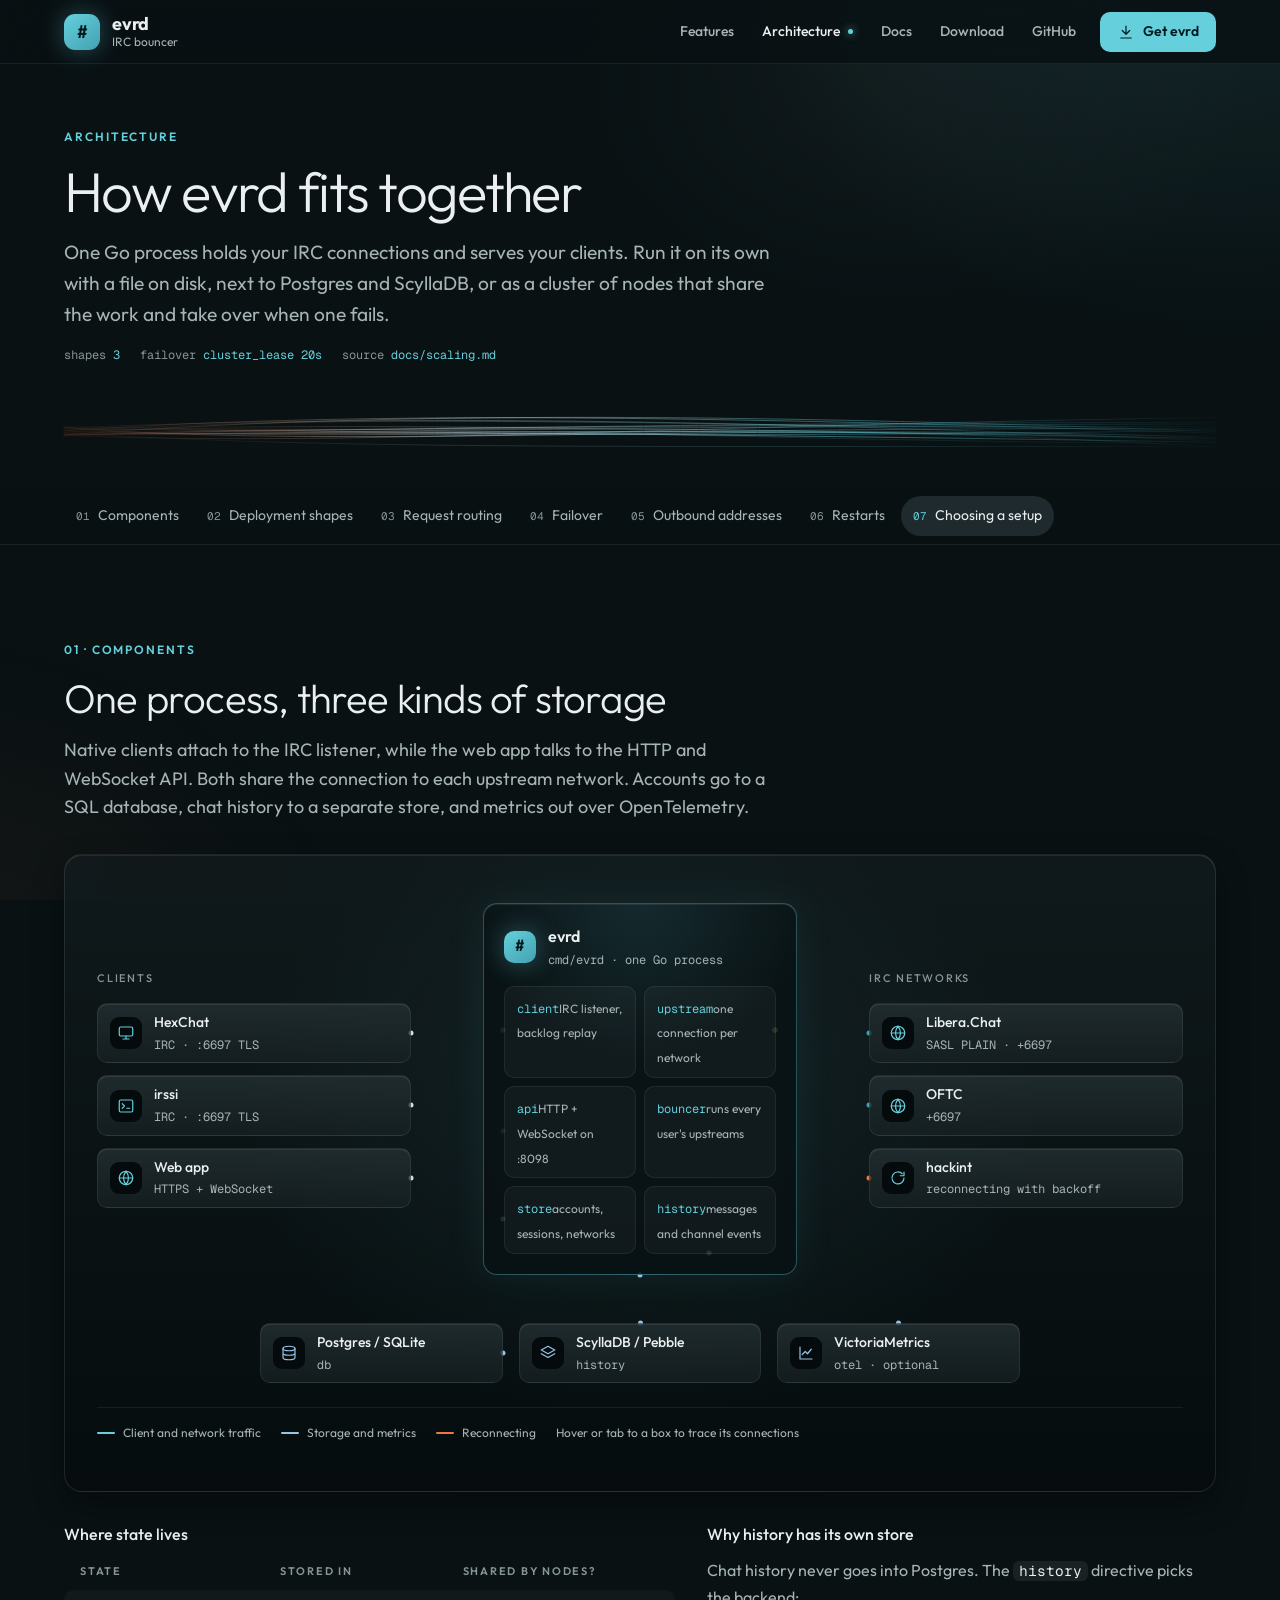
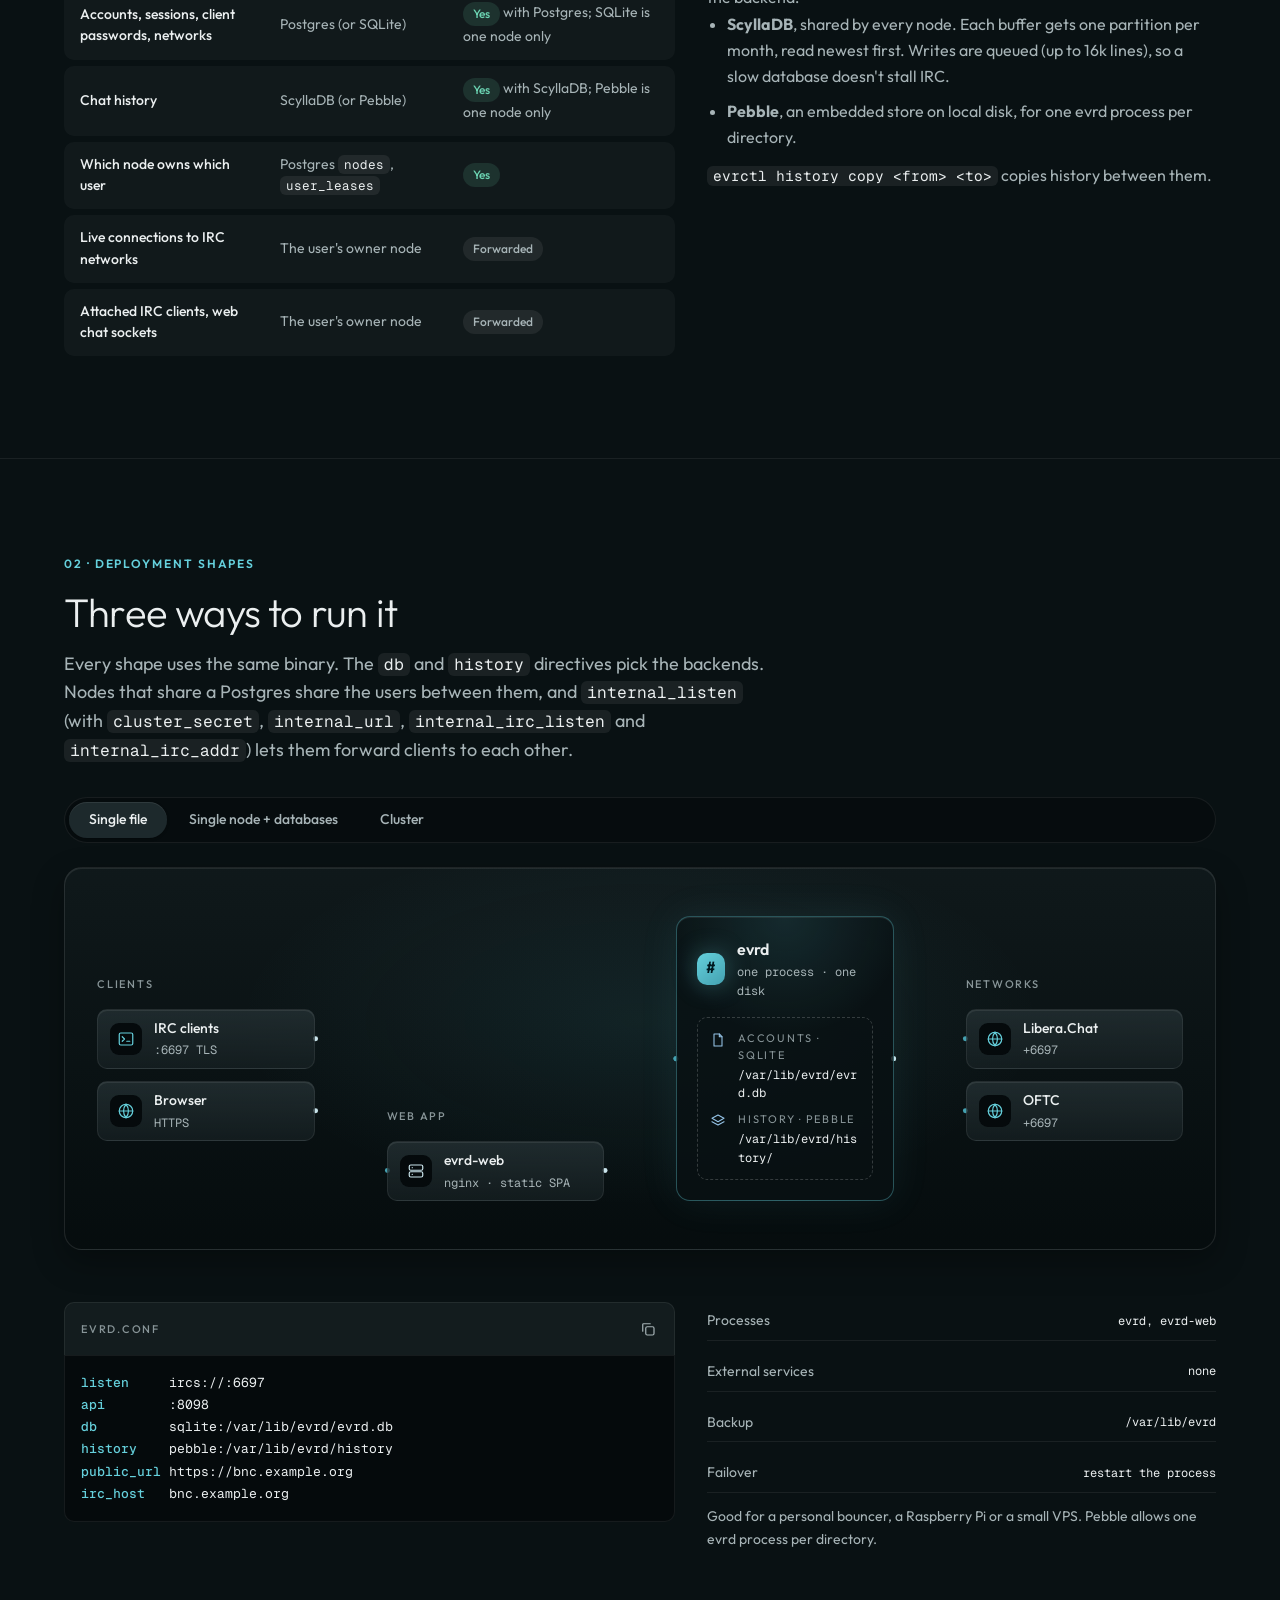
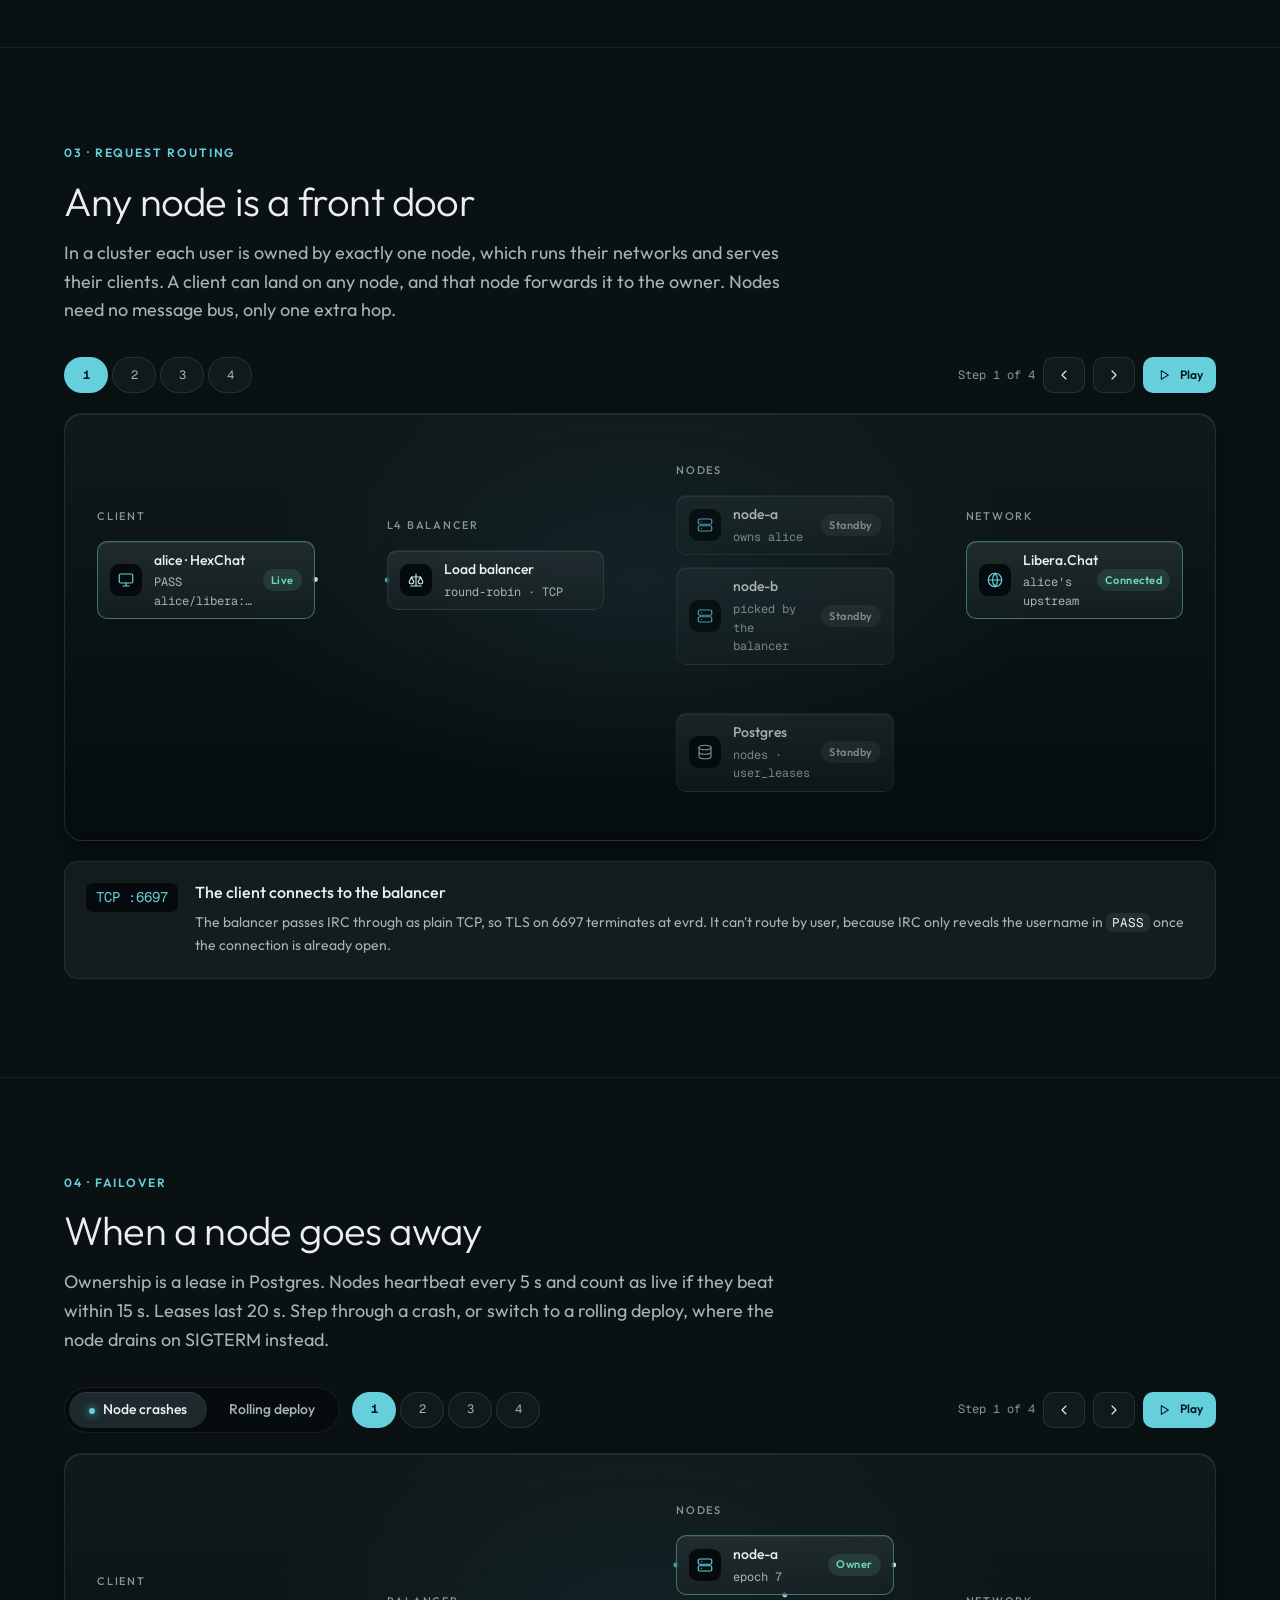
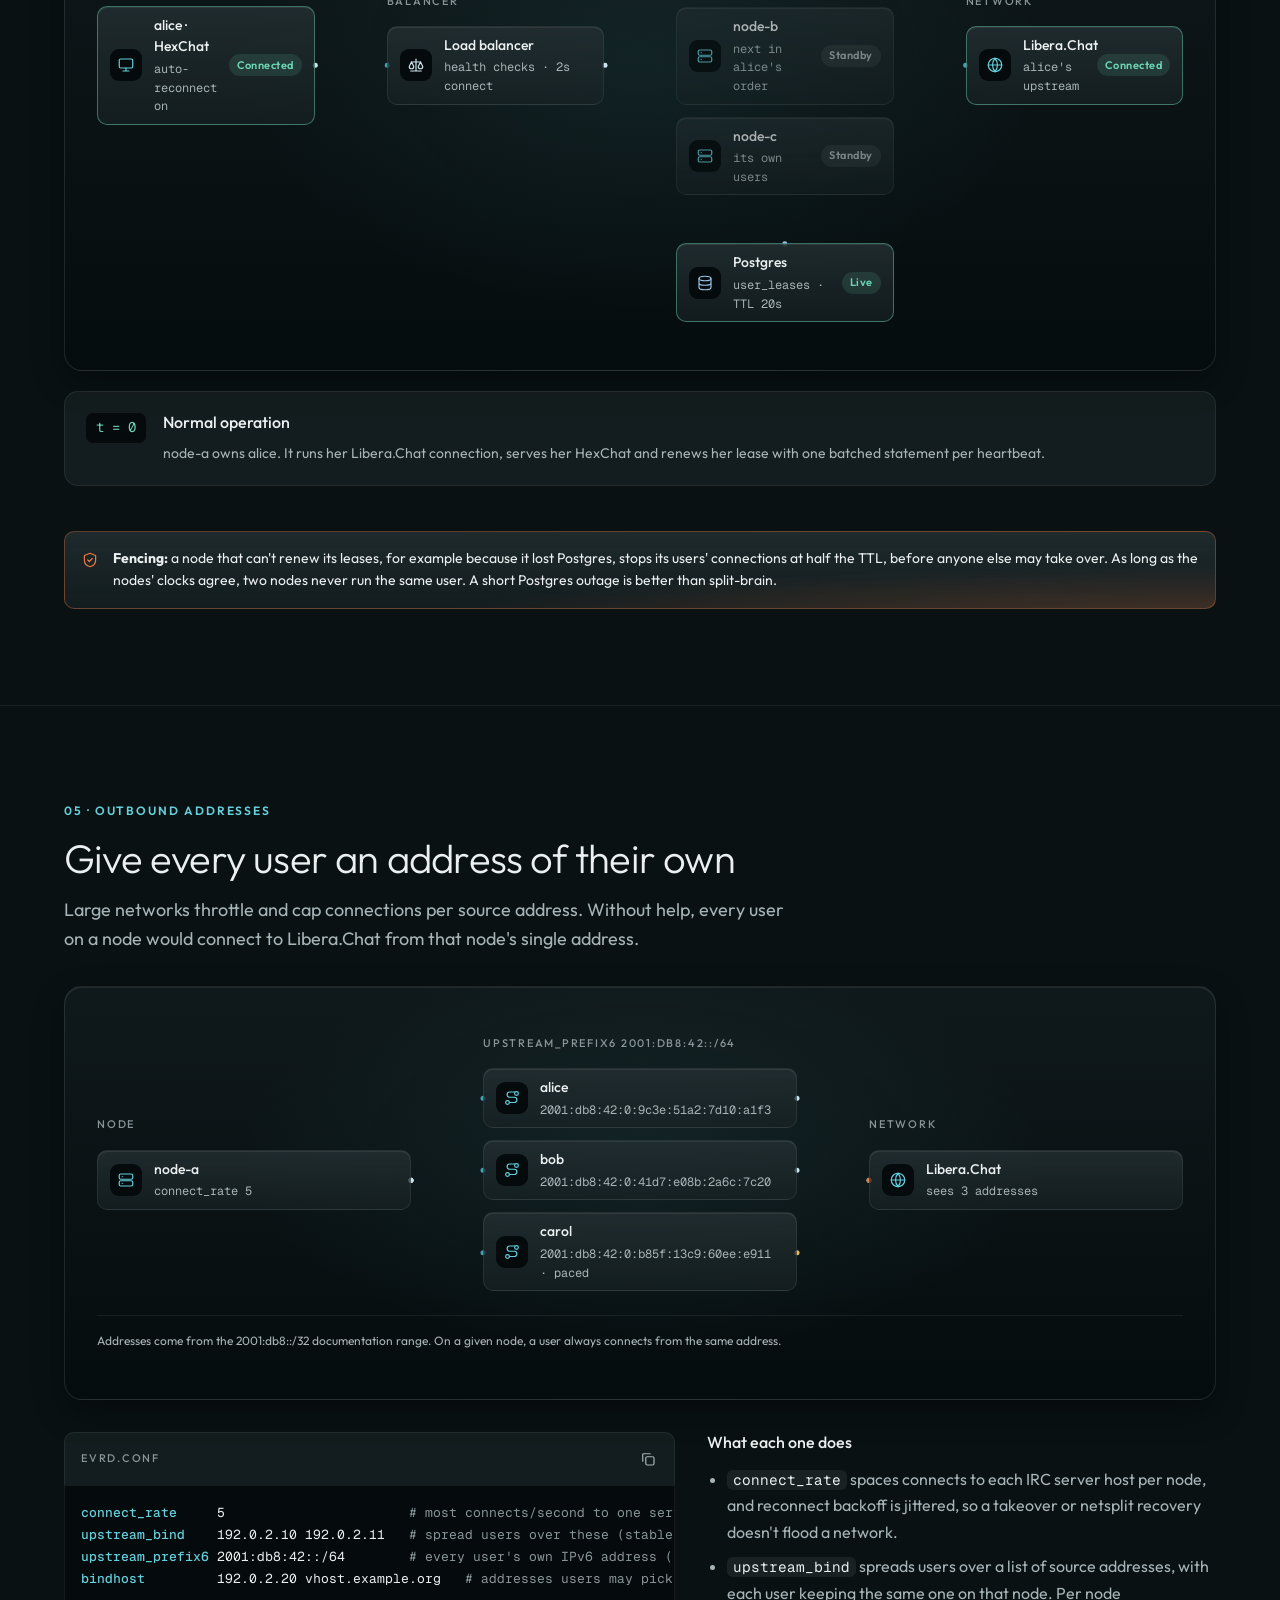
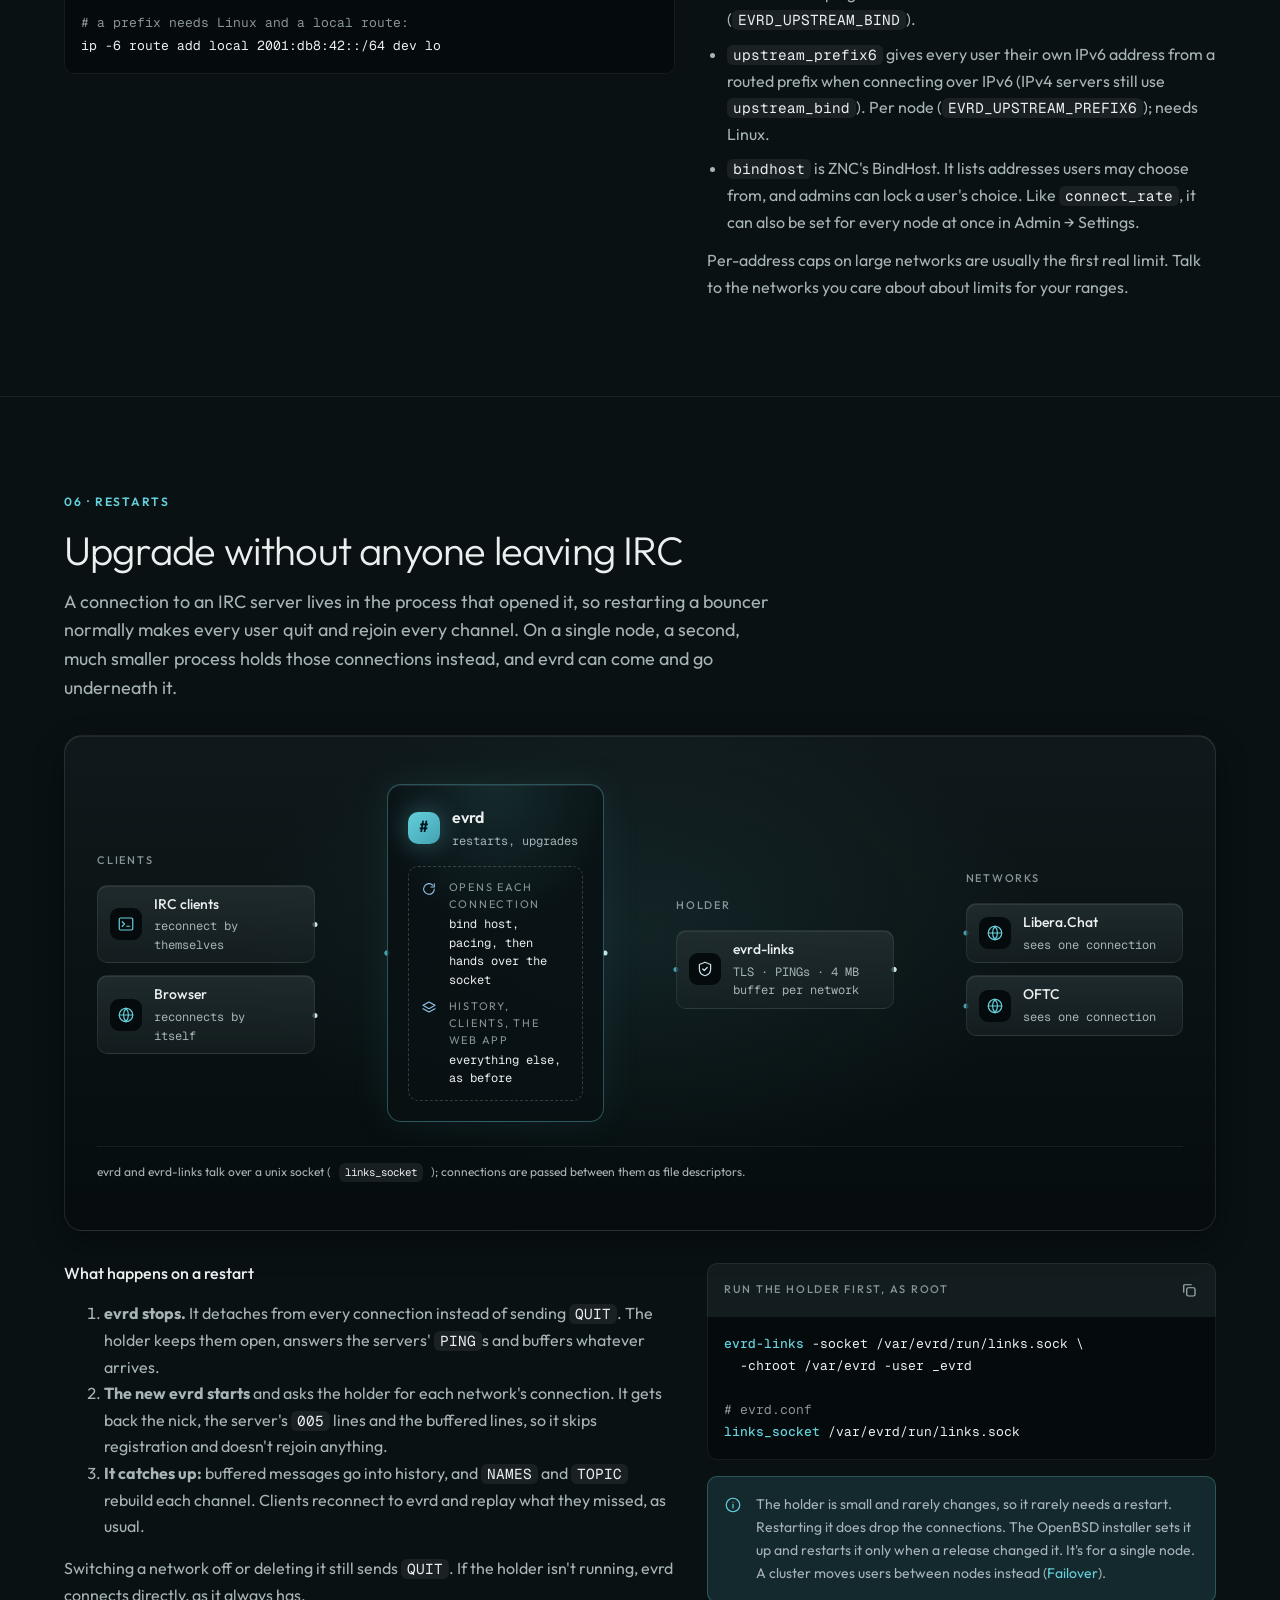
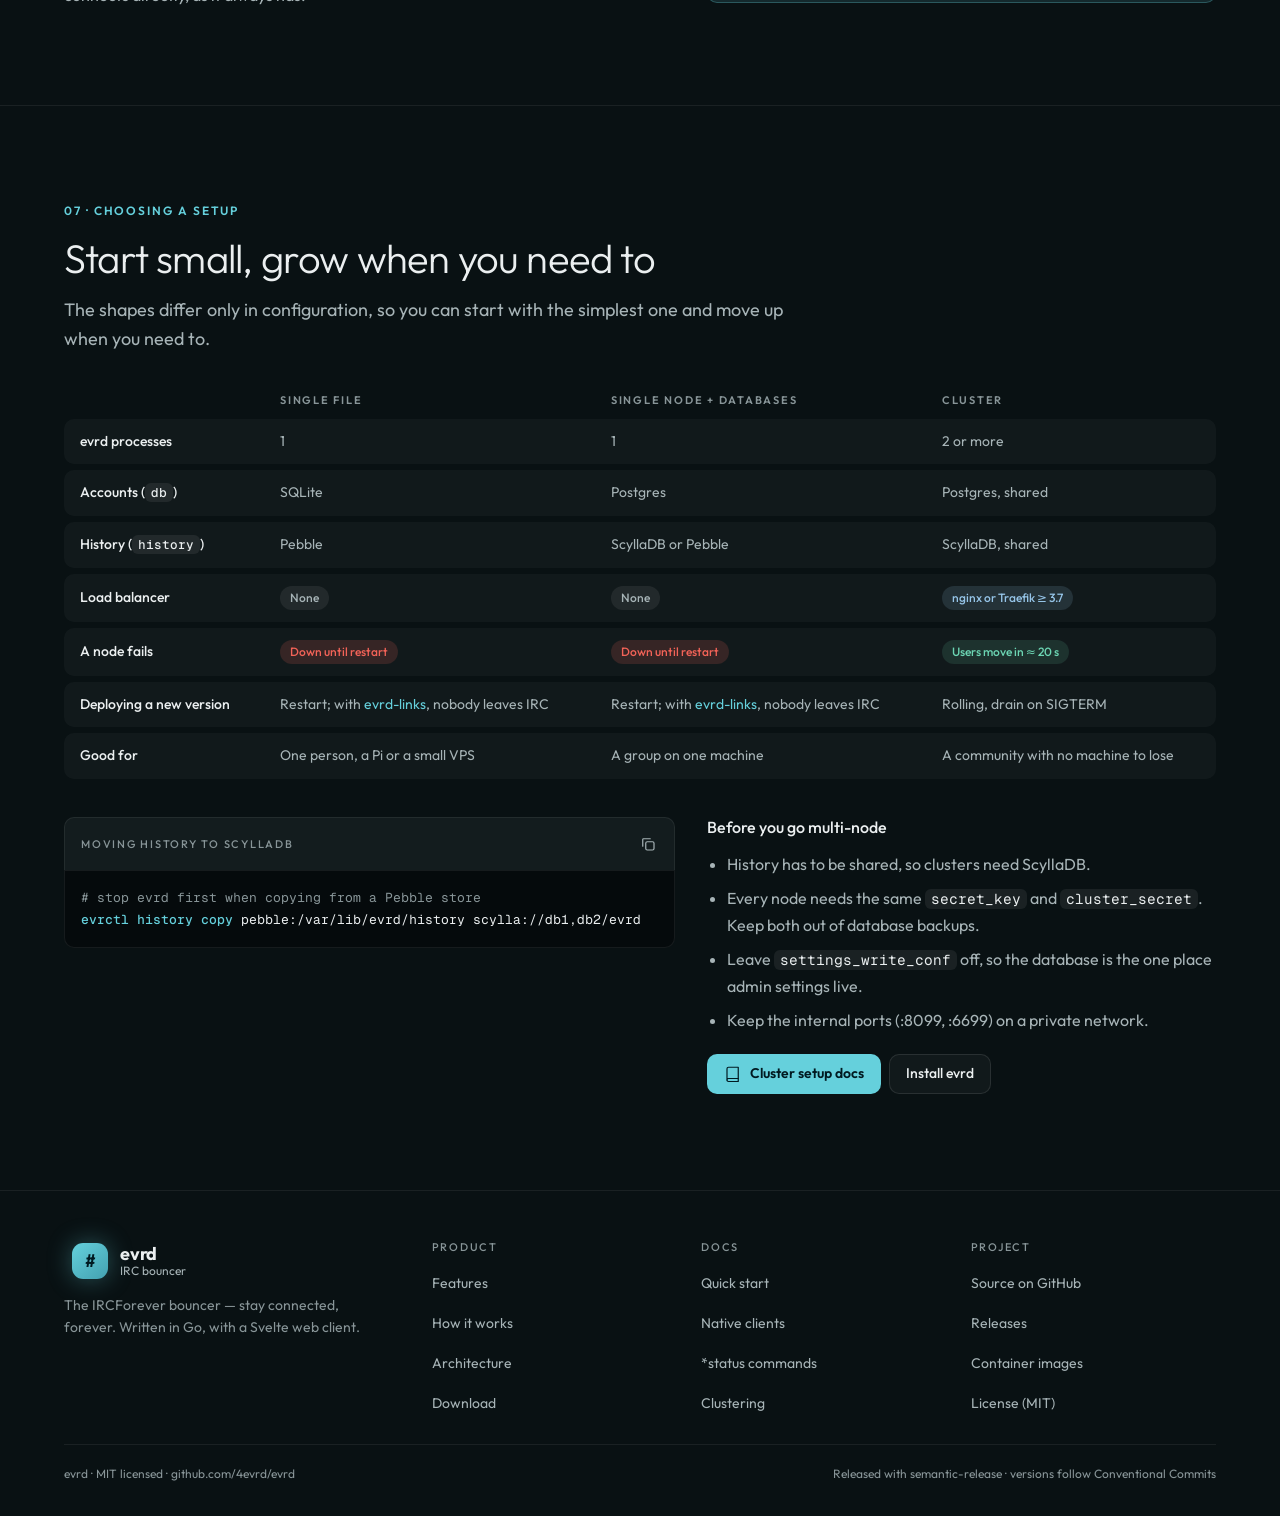
==== commit e45c64cf: "docs: connection holder, certificate reloads, provisioning API A Restarts section on the architectur" ====
--- a/architecture.html
+++ b/architecture.html
@@ -38,7 +38,8 @@
       <a href="#routing"><span class="n">03</span>Request routing</a>
       <a href="#failover"><span class="n">04</span>Failover</a>
       <a href="#outbound"><span class="n">05</span>Outbound addresses</a>
-      <a href="#choose"><span class="n">06</span>Choosing a setup</a>
+      <a href="#restarts"><span class="n">06</span>Restarts</a>
+      <a href="#choose"><span class="n">07</span>Choosing a setup</a>
     </div>
   </nav>
 
@@ -531,11 +532,74 @@
     </div>
   </section>
 
-  <!-- ============================================================ 06 choosing -->
+  <!-- ============================================================ 06 restarts -->
+  <section class="arch-section" id="restarts" aria-labelledby="hold-h">
+    <div class="wrap">
+      <div class="arch-intro">
+        <span class="eyebrow">06 · Restarts</span>
+        <h2 class="h2-site" id="hold-h">Upgrade without anyone leaving IRC</h2>
+        <p>A connection to an IRC server lives in the process that opened it, so restarting a bouncer normally makes every user quit and rejoin every channel. On a single node, a second, much smaller process holds those connections instead, and evrd can come and go underneath it.</p>
+      </div>
+
+      <div class="dg-stage">
+        <div class="diagram" data-links="h-irc>h-evrd, h-web>h-evrd, h-evrd>h-links, h-links>h-libera, h-links>h-oftc">
+          <div class="dg-row">
+            <div class="dg-col">
+              <span class="caps">Clients</span>
+              <div class="dg-node" data-node="h-irc" tabindex="0"><span class="ic"><i data-icon="terminal"></i></span><span class="od-field"><span class="nm">IRC clients</span><span class="sub">reconnect by themselves</span></span></div>
+              <div class="dg-node" data-node="h-web" tabindex="0"><span class="ic"><i data-icon="globe"></i></span><span class="od-field"><span class="nm">Browser</span><span class="sub">reconnects by itself</span></span></div>
+            </div>
+            <div class="dg-box" data-node="h-evrd" tabindex="0">
+              <div class="dg-box-head"><span class="brand-mark" aria-hidden="true">#</span><span class="od-field"><span class="nm">evrd</span><span class="sub">restarts, upgrades</span></span></div>
+              <div class="dg-files">
+                <span class="row-f"><i data-icon="refresh" class="i-sm"></i><span class="od-field"><span class="lb">Opens each connection</span><span class="path">bind host, pacing, then hands over the socket</span></span></span>
+                <span class="row-f"><i data-icon="layers" class="i-sm"></i><span class="od-field"><span class="lb">History, clients, the web app</span><span class="path">everything else, as before</span></span></span>
+              </div>
+            </div>
+            <div class="dg-col">
+              <span class="caps">Holder</span>
+              <div class="dg-node" data-node="h-links" tabindex="0"><span class="ic lb"><i data-icon="shield"></i></span><span class="od-field"><span class="nm">evrd-links</span><span class="sub">TLS · PINGs · 4 MB buffer per network</span></span></div>
+            </div>
+            <div class="dg-col">
+              <span class="caps">Networks</span>
+              <div class="dg-node" data-node="h-libera" tabindex="0"><span class="ic"><i data-icon="globe"></i></span><span class="od-field"><span class="nm">Libera.Chat</span><span class="sub">sees one connection</span></span></div>
+              <div class="dg-node" data-node="h-oftc" tabindex="0"><span class="ic"><i data-icon="globe"></i></span><span class="od-field"><span class="nm">OFTC</span><span class="sub">sees one connection</span></span></div>
+            </div>
+          </div>
+        </div>
+        <div class="dg-legend"><span>evrd and evrd-links talk over a unix socket (<span class="code">links_socket</span>); connections are passed between them as file descriptors.</span></div>
+      </div>
+
+      <div class="arch-two">
+        <div>
+          <h3>What happens on a restart</h3>
+          <ol>
+            <li><strong>evrd stops.</strong> It detaches from every connection instead of sending <span class="code">QUIT</span>. The holder keeps them open, answers the servers' <span class="code">PING</span>s and buffers whatever arrives.</li>
+            <li><strong>The new evrd starts</strong> and asks the holder for each network's connection. It gets back the nick, the server's <span class="code">005</span> lines and the buffered lines, so it skips registration and doesn't rejoin anything.</li>
+            <li><strong>It catches up:</strong> buffered messages go into history, and <span class="code">NAMES</span> and <span class="code">TOPIC</span> rebuild each channel. Clients reconnect to evrd and replay what they missed, as usual.</li>
+          </ol>
+          <p style="margin-top:var(--s3)">Switching a network off or deleting it still sends <span class="code">QUIT</span>. If the holder isn't running, evrd connects directly, as it always has.</p>
+        </div>
+        <div>
+          <div class="codeblock">
+            <div class="cb-head"><span class="caps">run the holder first, as root</span><button class="copy-btn" type="button" data-copy-from="#cfg-hold" aria-label="Copy commands" data-label="Copy commands"><i data-icon="copy"></i></button></div>
+<pre class="snippet" id="cfg-hold"><b>evrd-links</b> -socket /var/evrd/run/links.sock \
+  -chroot /var/evrd -user _evrd
+
+<span class="c"># evrd.conf</span>
+<b>links_socket</b> /var/evrd/run/links.sock</pre>
+          </div>
+          <div class="callout" style="margin-top:var(--s4)"><i data-icon="info"></i><p>The holder is small and rarely changes, so it rarely needs a restart. Restarting it does drop the connections. The OpenBSD installer sets it up and restarts it only when a release changed it. It's for a single node. A cluster moves users between nodes instead (<a href="#failover">Failover</a>).</p></div>
+        </div>
+      </div>
+    </div>
+  </section>
+
+  <!-- ============================================================ 07 choosing -->
   <section class="arch-section" id="choose" aria-labelledby="choose-h">
     <div class="wrap">
       <div class="arch-intro">
-        <span class="eyebrow">06 · Choosing a setup</span>
+        <span class="eyebrow">07 · Choosing a setup</span>
         <h2 class="h2-site" id="choose-h">Start small, grow when you need to</h2>
         <p>The shapes differ only in configuration, so you can start with the simplest one and move up when you need to.</p>
       </div>
@@ -549,7 +613,7 @@
             <tr><td>History (<span class="code">history</span>)</td><td>Pebble</td><td>ScyllaDB or Pebble</td><td>ScyllaDB, shared</td></tr>
             <tr><td>Load balancer</td><td><span class="chip">None</span></td><td><span class="chip">None</span></td><td><span class="chip nick">nginx or Traefik ≥ 3.7</span></td></tr>
             <tr><td>A node fails</td><td><span class="chip bad">Down until restart</span></td><td><span class="chip bad">Down until restart</span></td><td><span class="chip ok">Users move in ≈ 20 s</span></td></tr>
-            <tr><td>Deploying a new version</td><td>Brief restart</td><td>Brief restart</td><td>Rolling, drain on SIGTERM</td></tr>
+            <tr><td>Deploying a new version</td><td>Restart; with <a href="#restarts">evrd-links</a>, nobody leaves IRC</td><td>Restart; with <a href="#restarts">evrd-links</a>, nobody leaves IRC</td><td>Rolling, drain on SIGTERM</td></tr>
             <tr><td>Good for</td><td>One person, a Pi or a small VPS</td><td>A group on one machine</td><td>A community with no machine to lose</td></tr>
           </tbody>
         </table>
